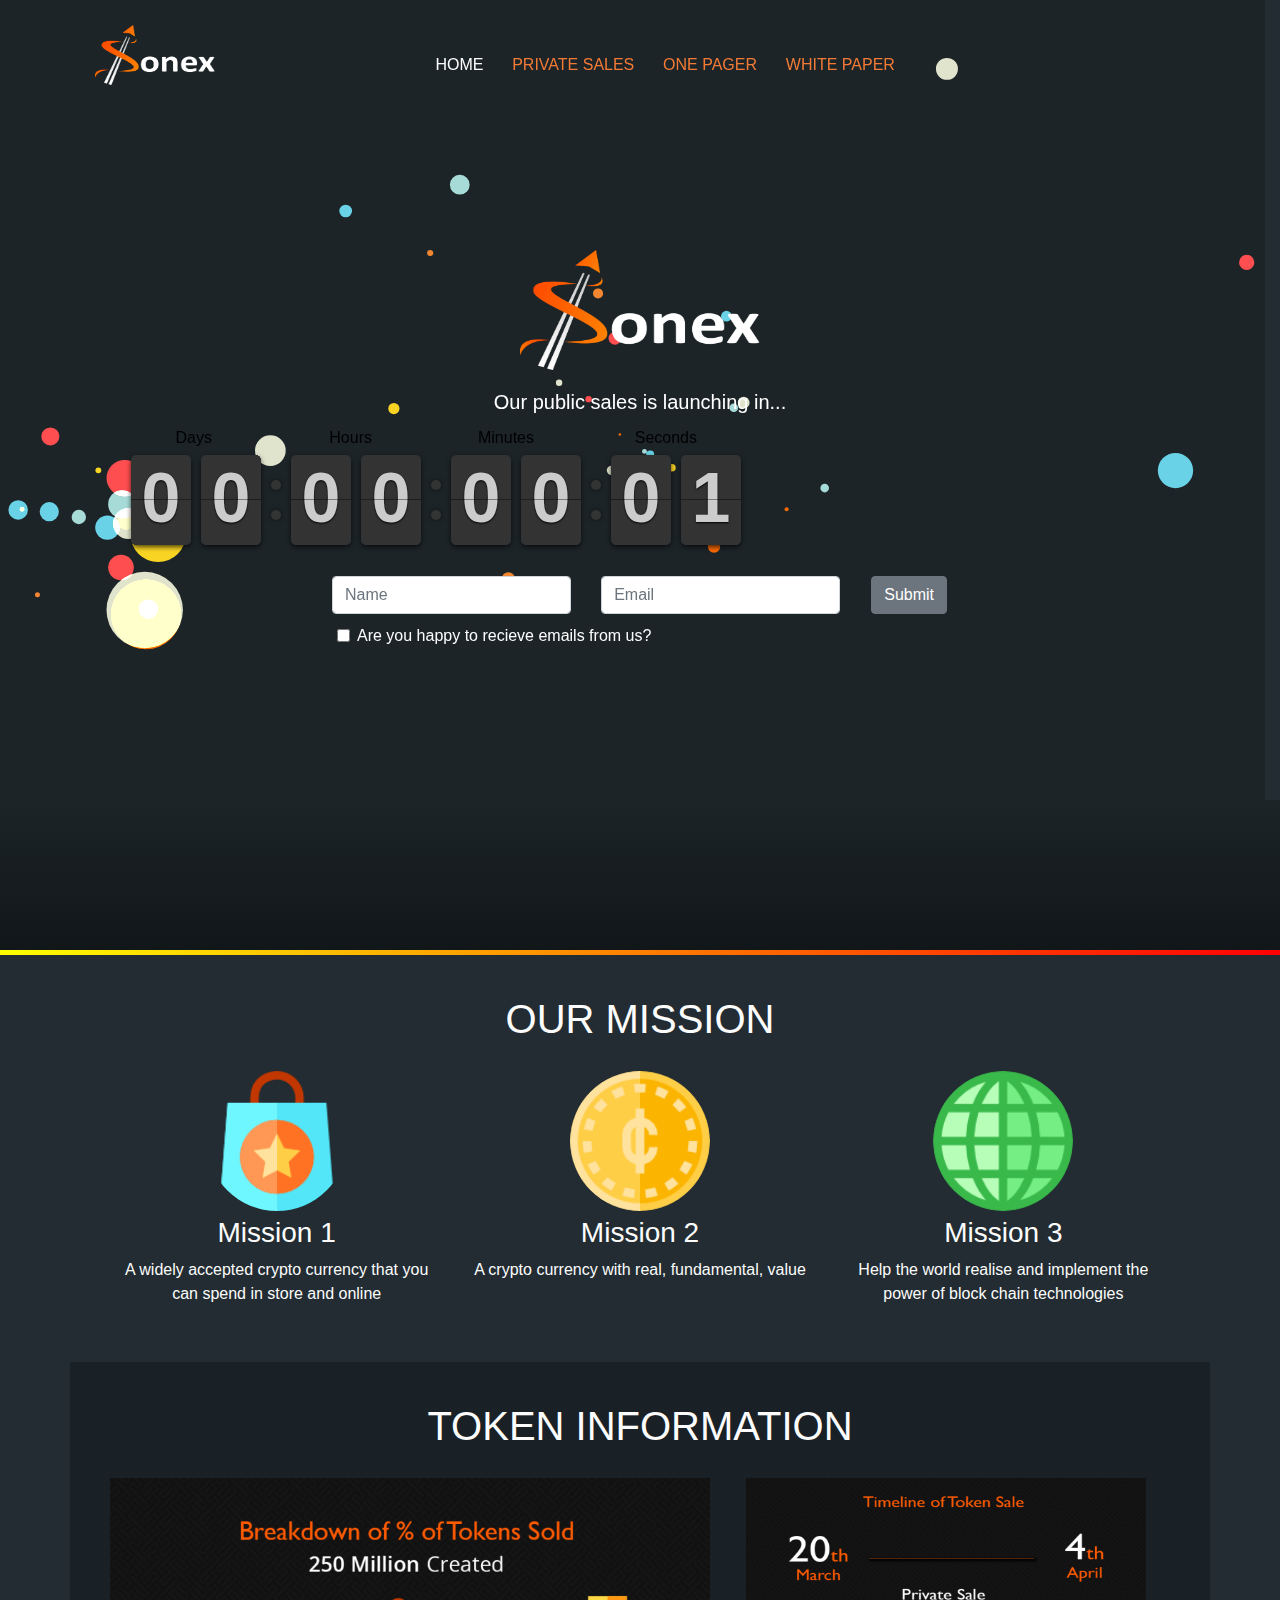
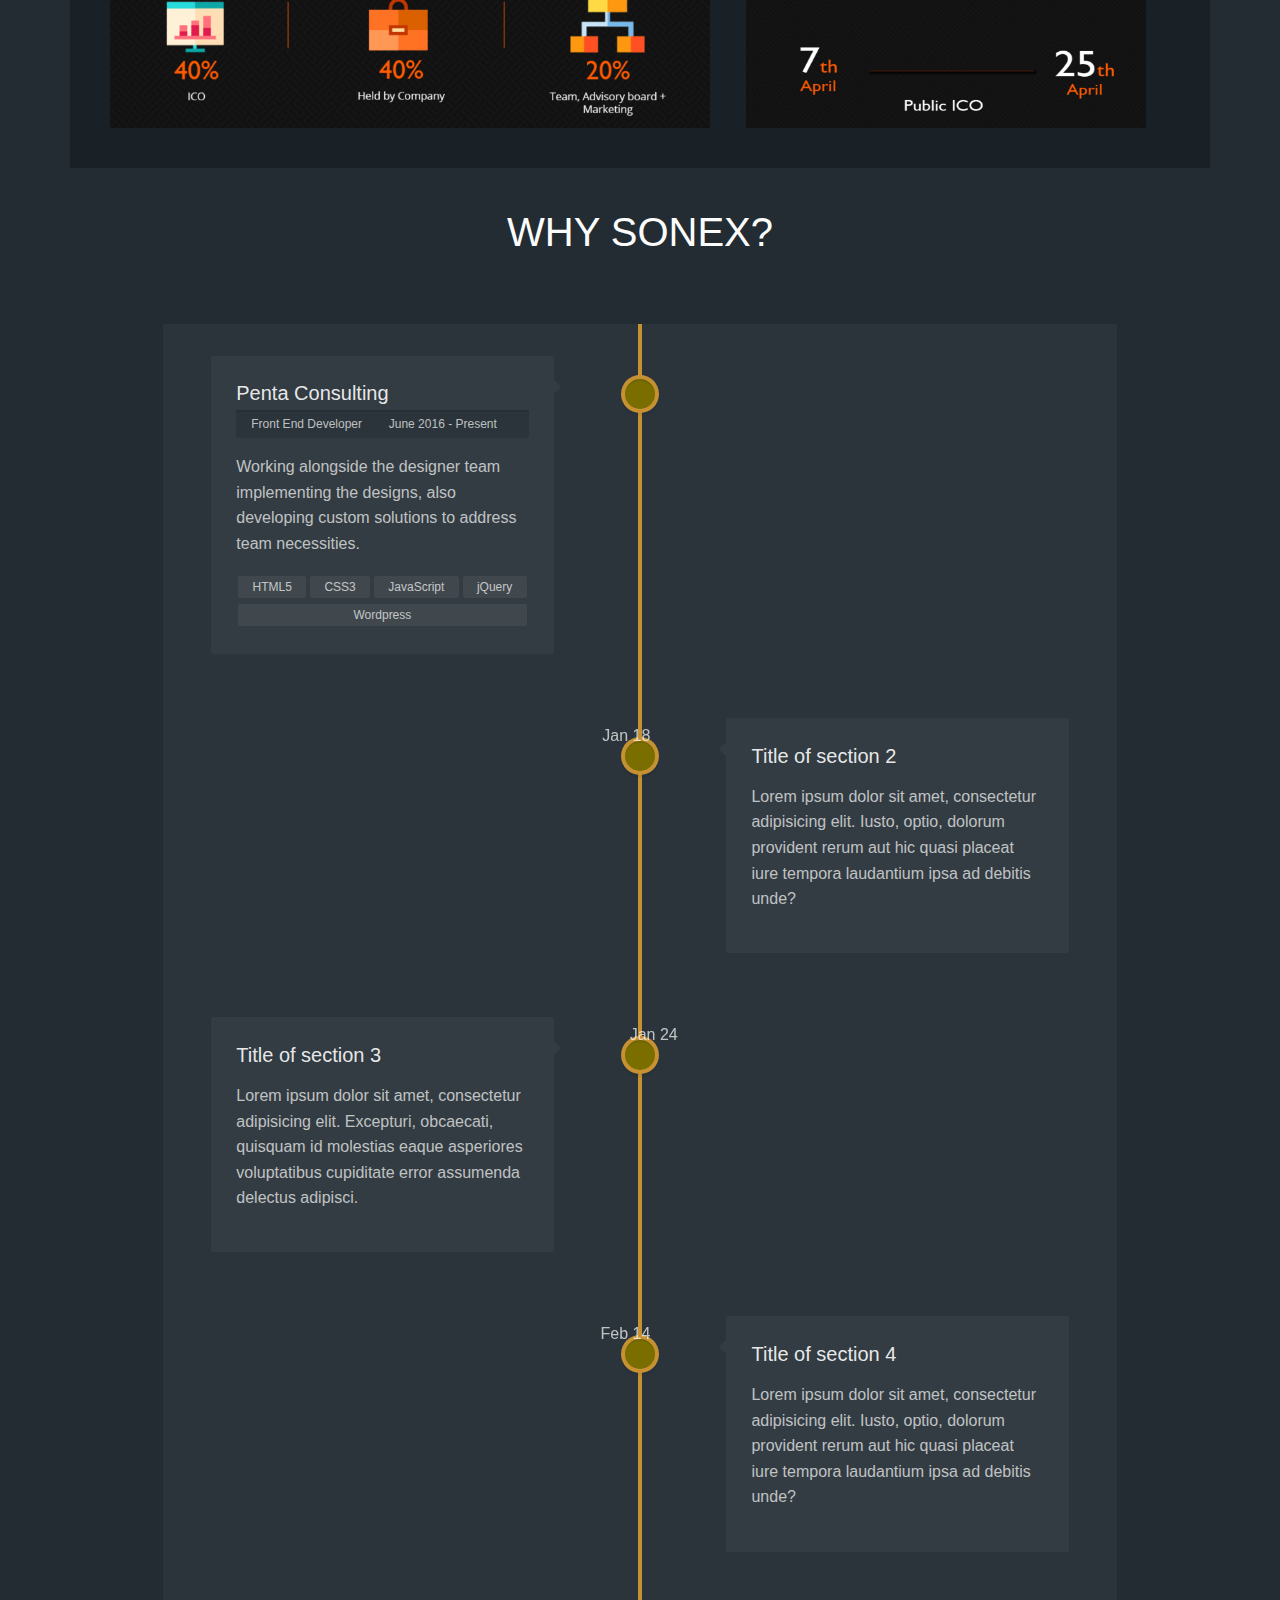
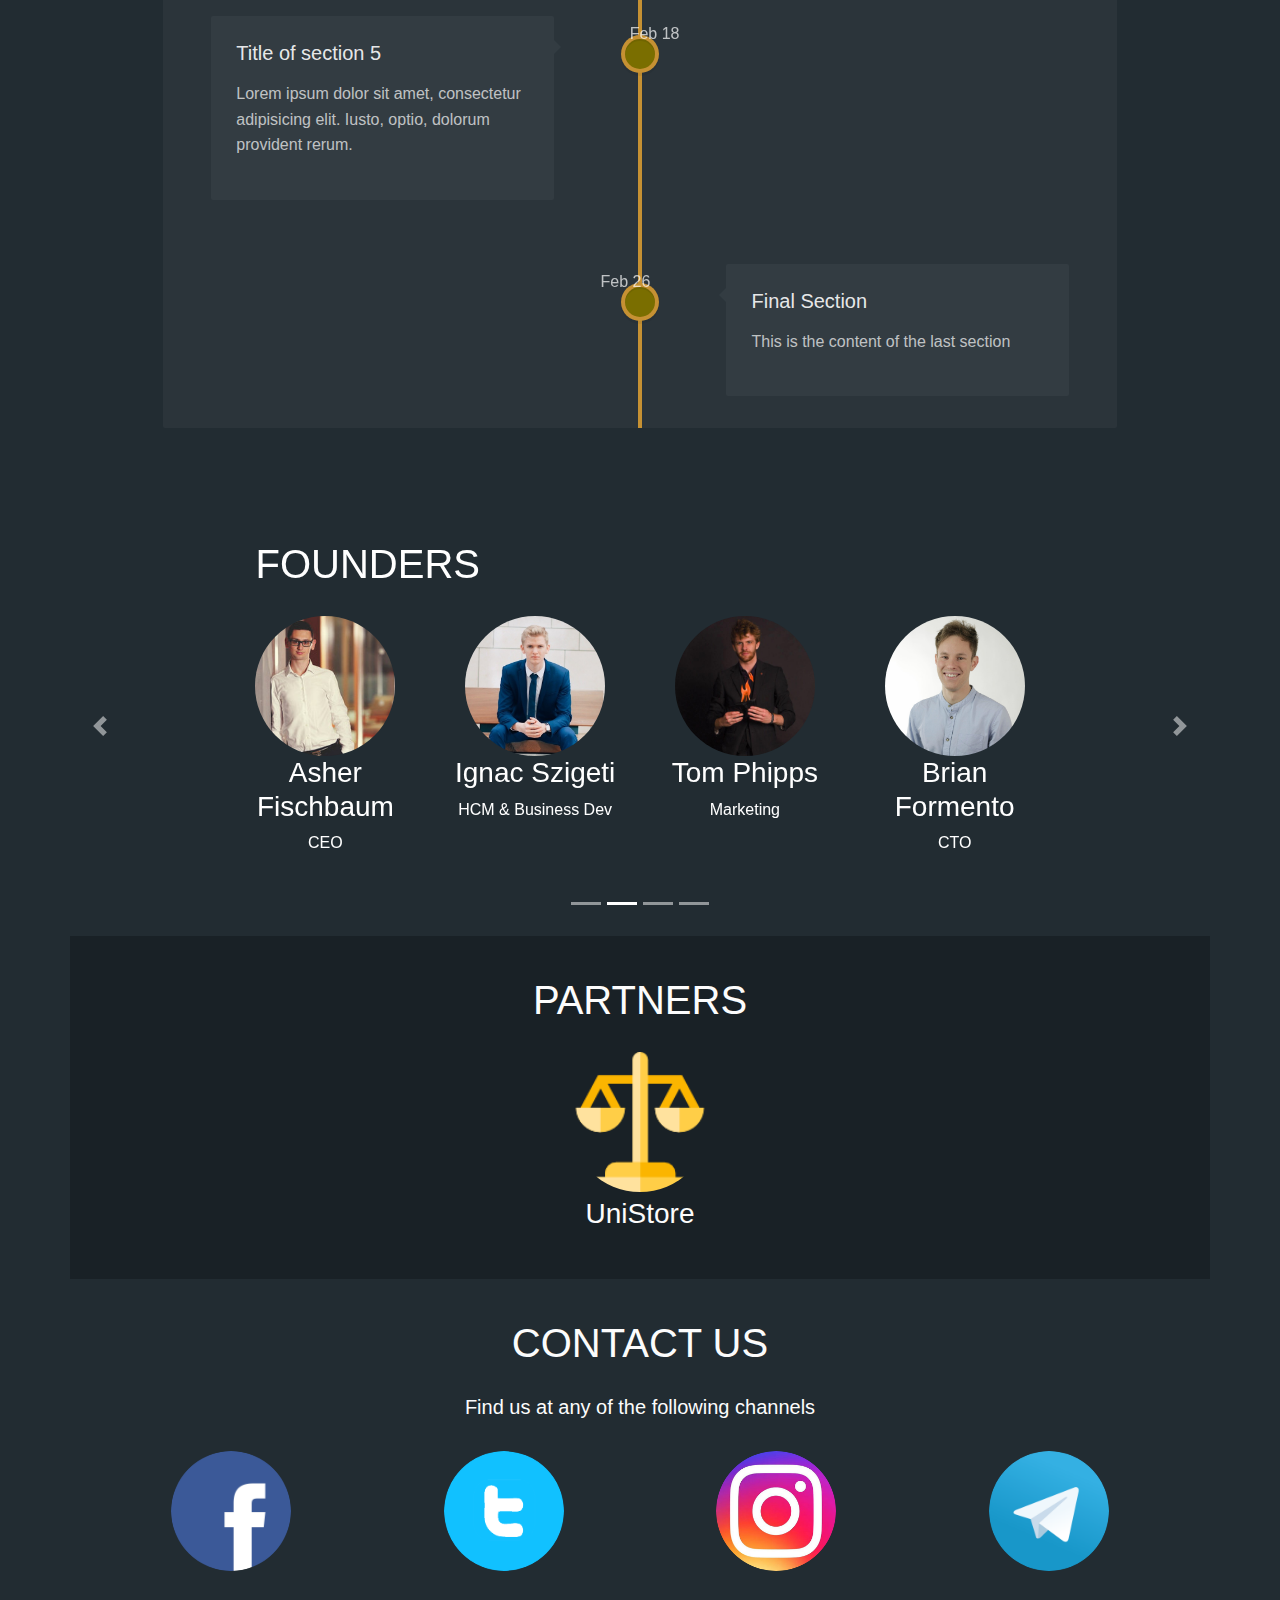
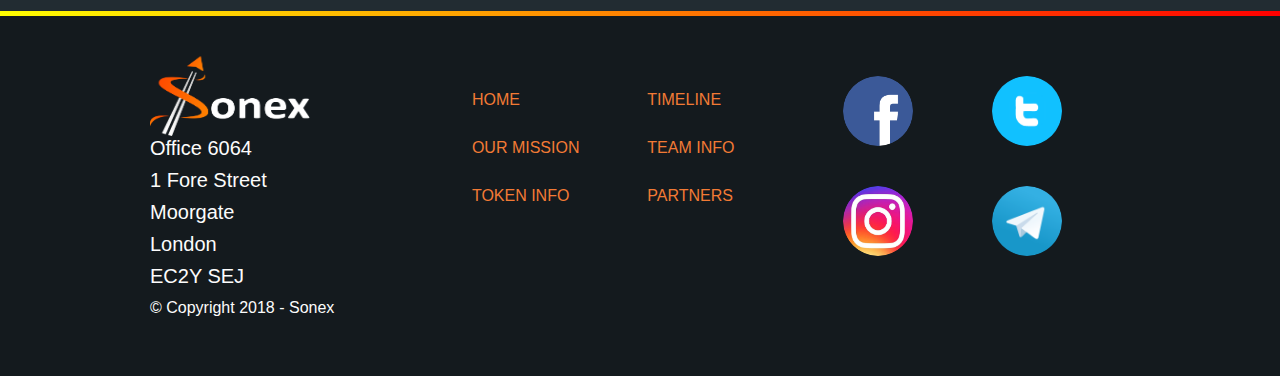
==== index.html @ 58347606 "Timer Size Changes with Device" ====
<html>
	<head>
		<meta charset="utf-8">
		<title>Sonex | </title>

		<link rel="shortcut icon" href="img/coin.png" type="image/png" />


		<!-- Bootstrap -->
		<link rel="stylesheet" href="https://maxcdn.bootstrapcdn.com/bootstrap/4.0.0/css/bootstrap.min.css" integrity="sha384-Gn5384xqQ1aoWXA+058RXPxPg6fy4IWvTNh0E263XmFcJlSAwiGgFAW/dAiS6JXm" crossorigin="anonymous">
		<script src="https://code.jquery.com/jquery-3.2.1.slim.min.js" integrity="sha384-KJ3o2DKtIkvYIK3UENzmM7KCkRr/rE9/Qpg6aAZGJwFDMVNA/GpGFF93hXpG5KkN" crossorigin="anonymous"></script>
		<script src="https://cdnjs.cloudflare.com/ajax/libs/popper.js/1.12.9/umd/popper.min.js" integrity="sha384-ApNbgh9B+Y1QKtv3Rn7W3mgPxhU9K/ScQsAP7hUibX39j7fakFPskvXusvfa0b4Q" crossorigin="anonymous"></script>
		<script src="https://maxcdn.bootstrapcdn.com/bootstrap/4.0.0/js/bootstrap.min.js" integrity="sha384-JZR6Spejh4U02d8jOt6vLEHfe/JQGiRRSQQxSfFWpi1MquVdAyjUar5+76PVCmYl" crossorigin="anonymous"></script>
		

		<script src="https://rawgithub.com/soulwire/sketch.js/master/js/sketch.min.js"></script>
		<script src="https://code.jquery.com/jquery-2.2.4.min.js" integrity="sha256-BbhdlvQf/xTY9gja0Dq3HiwQF8LaCRTXxZKRutelT44=" crossorigin="anonymous"></script>

		<link rel="stylesheet" href="css/timeline.css">
		<link rel="stylesheet" href="css/theme.css">
		<link rel="stylesheet" href="css/navigation.css">
		<link rel="stylesheet" href="css/body.css">
		<link type="text/css" rel="stylesheet" href="clock_assets/flipclock.css" />
		<script src="sketch.min.js"></script>



	</head>

	<body>

	<!-- NAV BAR -->

		<!-- <canvas class=" sketch"></canvas> -->
		<div class="showcase-content">
			<div class="container">
				<div class="row">
					<!--<a id="logo" href="https://getgrav.org">
        				<svg id="sonex-logo"></svg>
      				</a>-->
					<a class="navbar-brand" href="index.html"><img src="img/Sonex_Transparent.png" alt="Sonex Logo" height="60" width="120"></a>
      				<nav id="menu">
						<ul class="navigation">
	    			    	<li class="active"><a href="index.html"><span>Home</span></a></li>
	    			    	<li class=""><a href="index.html"><span>Private Sales</span></a></li>
	    			    	<li class=""><a href="onepager.html"><span>One Pager</span></a></li>
	    			    	<li class=""><a href="index.html"><span>White Paper</span></a></li>
						</ul>
					</nav>
				</div>

	<!-- MAIN PAGE -->

			</div>
			<div class="container">
				<main role="main" class="inner cover" id="frontpage">
					<a><img src="img/Sonex_Transparent.png" alt="Sonex Logo" height="120" width="240"></a>
			        <h1 class="lead">Our public sales is launching in...</h1>
					<div id="clock">
						<div class="clock-builder-output"></div>
						<script type="text/javascript" src="https://ajax.googleapis.com/ajax/libs/jquery/1.11.2/jquery.min.js"></script>
						<script type="text/javascript" src="clock_assets/flipclock.js"></script>

						<script>
						function myFunction(x) {
						if (x.matches) { // If media query matches
                            $(function(){
                                FlipClock.Lang.Custom = { days:'Days', hours:'Hours', minutes:'Minutes', seconds:'Seconds' };
                                var opts = {
                                    clockFace: 'DailyCounter',
                                    countdown: true,
                                    language: 'Custom'
                                };
                                opts.classes = {
                                    active: 'flip-clock-active',
                                    before: 'flip-clock-before',
                                    divider: 'flip-clock-divider',
                                    dot: 'flip-clock-dot',
                                    label: 'flip-clock-label',
                                    flip: 'flip',
                                    play: 'play',
                                    wrapper: 'flip-clock-small-wrapper'
                                };
                                var countdown = 1523059200 - ((new Date().getTime())/1000); // from: 04/07/2018 12:00 am +0000
                                countdown = Math.max(1, countdown);
                                $('.clock-builder-output').FlipClock(countdown, opts);
                            });
						} else {
                            $(function(){
                                FlipClock.Lang.Custom = { days:'Days', hours:'Hours', minutes:'Minutes', seconds:'Seconds' };
                                var opts = {
                                    clockFace: 'DailyCounter',
                                    countdown: true,
                                    language: 'Custom'
                                };
                                var countdown = 1523059200 - ((new Date().getTime())/1000); // from: 04/07/2018 12:00 am +0000
                                countdown = Math.max(1, countdown);
                                $('.clock-builder-output').FlipClock(countdown, opts);
                            });
						}
						}

						var x = window.matchMedia("(max-width: 600px)")
						myFunction(x) // Call listener function at run time
						x.addListener(myFunction) // Attach listener function on state changes
						</script>

					</div>
			        <p class="lead">
					<form id="form">
						<div class="row">
							<div class="col-5">
								<input type="text" class="form-control" placeholder="Name">
							</div>
							<div class="col-5">
								<input type="text" class="form-control" placeholder="Email">
							</div>
							<div class="col-2">
								<button type="submit" class="btn btn-secondary">Submit</button>
							</div>
						</div>
						<div class="row" id="checkbox">
							<input class="form-check-input" type="checkbox" id="inlineCheckbox1" value="option1">
							<label class="form-check-label" for="inlineCheckbox1">Are you happy to recieve emails from us?</label>
						</div>

					</form>
			        </p>
			    </main>
		      	<!-- <div class="content revealOnScroll animated fadeIn" data-animation="fadeIn" data-timeout="100">
	        	    <h1>SONEX</h1>
					<h5>Grav is a modern open source flat-file CMS</h5>
	        	</div> -->
			</div>
		</div>
			

		<script src="particle.js"></script>

		<div id="gradient-bg"></div>
		<div class="color-divider"></div>


	<!-- MISSION -->

		<div class="container" id="mission">
			<h1 class="text-center">OUR MISSION</h1>
			<div class="row">
				<div class="col-md-4" align="center">
					<img class="rounded-circle" src="img/shopping.png" alt="Generic placeholder image" width="140" height="140">
					<h3 style="padding-top: 5px">Mission 1</h3>
					<p>A widely accepted crypto currency that you can spend in store and online</p>
				</div>
				<div class="col-md-4" align="center">
					<img class="rounded-circle" src="img/coin.png" alt="Generic placeholder image" width="140" height="140">
					<h3 style="padding-top: 5px">Mission 2</h3>
					<p>A crypto currency with real, fundamental, value</p>
				</div>
				<div class="col-md-4" align="center">
					<img class="rounded-circle" src="img/worldwide.png" alt="Generic placeholder image" width="140" height="140">
					<h3 style="padding-top: 5px">Mission 3</h3>
					<p>Help the world realise and implement the power of block chain technologies</p>
				</div>
			</div>
		</div>

	<!-- TOKEN INFORMATION -->

		<div class="container" id="tokenInfo" style="background-color: #192126">
			<h1 class="text-center">TOKEN INFORMATION</h1>
			<div class="row">
				<div class="col-lg-7">
					<img src="img/token_breakdown.PNG" alt="Token Breakdown" width="600" height="250">
				</div>
				<div class="col-lg-5">
					<img src="img/sales_timeline.PNG" alt="Sales Timeline" width="400" height="250">
				</div>
			</div>
		</div>

	<!-- TIMELINE -->

		<div class="container" id="timeline">
			<h1 class="text-center">WHY SONEX?</h1>
			<section id="cd-timeline" class="cd-container">
			<div class="cd-timeline-block">
				<div class="cd-timeline-img cd-picture">
				</div>

				<div class="cd-timeline-content">
					<h2>Penta Consulting</h2>
	        <div class="timeline-content-info">
	          <span class="timeline-content-info-title">
	            <i class="fa fa-certificate" aria-hidden="true"></i>
	            Front End Developer
	          </span>
	          <span class="timeline-content-info-date">
	            <i class="fa fa-calendar-o" aria-hidden="true"></i>
	            June 2016 - Present
	          </span>
	        </div>
					<p>Working alongside the designer team implementing the designs, also developing custom solutions to address team necessities.</p>
	        <ul class="content-skills">
	        <li>HTML5</li>
	        <li>CSS3</li>
	        <li>JavaScript</li>
	        <li>jQuery</li>
	        <li>Wordpress</li>
	        </ul>
				</div> <!-- cd-timeline-content -->
			</div> <!-- cd-timeline-block -->

			<div class="cd-timeline-block">
				<div class="cd-timeline-img cd-movie">
				</div> <!-- cd-timeline-img -->

				<div class="cd-timeline-content">
					<h2>Title of section 2</h2>
					<p>Lorem ipsum dolor sit amet, consectetur adipisicing elit. Iusto, optio, dolorum provident rerum aut hic quasi placeat iure tempora laudantium ipsa ad debitis unde?</p>
					<span class="cd-date">Jan 18</span>
				</div> <!-- cd-timeline-content -->
			</div> <!-- cd-timeline-block -->

			<div class="cd-timeline-block">
				<div class="cd-timeline-img cd-picture">
				</div> <!-- cd-timeline-img -->

				<div class="cd-timeline-content">
					<h2>Title of section 3</h2>
					<p>Lorem ipsum dolor sit amet, consectetur adipisicing elit. Excepturi, obcaecati, quisquam id molestias eaque asperiores voluptatibus cupiditate error assumenda delectus adipisci.</p>
					<span class="cd-date">Jan 24</span>
				</div> <!-- cd-timeline-content -->
			</div> <!-- cd-timeline-block -->

			<div class="cd-timeline-block">
				<div class="cd-timeline-img cd-location">
				</div> <!-- cd-timeline-img -->

				<div class="cd-timeline-content">
					<h2>Title of section 4</h2>
					<p>Lorem ipsum dolor sit amet, consectetur adipisicing elit. Iusto, optio, dolorum provident rerum aut hic quasi placeat iure tempora laudantium ipsa ad debitis unde?</p>
					<span class="cd-date">Feb 14</span>
				</div> <!-- cd-timeline-content -->
			</div> <!-- cd-timeline-block -->

			<div class="cd-timeline-block">
				<div class="cd-timeline-img cd-location">
				</div> 

				<div class="cd-timeline-content">
					<h2>Title of section 5</h2>
					<p>Lorem ipsum dolor sit amet, consectetur adipisicing elit. Iusto, optio, dolorum provident rerum.</p>
					<span class="cd-date">Feb 18</span>
				</div> <!-- cd-timeline-content -->
			</div> <!-- cd-timeline-block -->

			<div class="cd-timeline-block">
				<div class="cd-timeline-img cd-movie">
				</div> <!-- cd-timeline-img -->

				<div class="cd-timeline-content">
					<h2>Final Section</h2>
					<p>This is the content of the last section</p>
					<span class="cd-date">Feb 26</span>
				</div> <!-- cd-timeline-content -->
			</div> <!-- cd-timeline-block -->
		</section> <!-- cd-timeline -->
	</div>






	<!-- TEAM INFO -->

	<div class="containerSlideShow" id="teamInfo">

		<div id="myCarousel" class="carousel slide" data-ride="carousel">
			<ol class="carousel-indicators">
				<li data-target="#myCarousel" data-slide-to="0" class=""></li>
				<li data-target="#myCarousel" data-slide-to="1" class="active"></li>
				<li data-target="#myCarousel" data-slide-to="2" class=""></li>
				<li data-target="#myCarousel" data-slide-to="3" class=""></li>
			</ol>
			<div class="carousel-inner">
				<div class="carousel-item active">
					<img class="first-slide" src="[data-uri]" alt="First slide" style="height: 350px; visibility: hidden">
					<div class="container">
						<div class="carousel-caption text-left" style="padding: 40px">
							<h1>FOUNDERS</h1>
							<div class="row">
								<div class="col-md-3" align="center">
									<img class="rounded-circle" src="img/asher.jpg" alt="Generic placeholder image" width="140" height="140">
									<h3>Asher Fischbaum</h3>
									<p>CEO</p>
								</div>
								<div class="col-md-3" align="center">
									<img class="rounded-circle" src="img/ignac.jpg" alt="Generic placeholder image" width="140" height="140">
									<h3>Ignac Szigeti</h3>
									<p>HCM & Business Dev</p>
								</div>
								<div class="col-md-3" align="center">
									<img class="rounded-circle" src="img/tom.jpg" alt="Generic placeholder image" width="140" height="140">
									<h3>Tom Phipps</h3>
									<p>Marketing</p>
								</div>
								<div class="col-md-3" align="center">
									<img class="rounded-circle" src="img/brian.jpg" alt="Generic placeholder image" width="140" height="140">
									<h3>Brian Formento</h3>
									<p>CTO</p>
								</div>
							</div>
							<div class="product-device box-shadow d-none d-md-block"></div>
							<div class="product-device product-device-2 box-shadow d-none d-md-block"></div>
						</div>
					</div>
				</div>
				<div class="carousel-item">
					<img class="second-slide" src="[data-uri]" alt="Second slide" style="height: 350px; visibility: hidden">
					<div class="container">
						<div class="carousel-caption text-left" style="padding: 40px">
							<h1>FOUNDERS</h1>
							<div class="row">
								<div class="col-md-4" align="center">
									<img class="rounded-circle" src="img/jon.jpg" alt="Generic placeholder image" width="140" height="140">
									<h3>John-Ross Chambers</h3>
									<p>Investor Relations</p>
								</div>
								<div class="col-md-4" align="center">
									<img class="rounded-circle" src="img/pawel.jpg" alt="Generic placeholder image" width="140" height="140">
									<h3>Pawel Kostkowski</h3>
									<p>Developer</p>
								</div>
								<div class="col-md-4" align="center">
									<img class="rounded-circle" src="img/ivan.jpg" alt="Generic placeholder image" width="140" height="140">
									<h3>Ivan Chan</h3>
									<p>Developer</p>
								</div>
							</div>
							<div class="product-device box-shadow d-none d-md-block"></div>
							<div class="product-device product-device-2 box-shadow d-none d-md-block"></div>
						</div>
					</div>
				</div>
				<div class="carousel-item">
					<img class="third-slide" src="[data-uri]" alt="Third slide" style="height: 350px; visibility: hidden">
					<div class="container">
						<div class="carousel-caption text-left" style="padding: 60px">
							<h1>ADVISERS</h1>
							<div class="row">
								<div class="col-md-4" align="center">
									<img class="rounded-circle" src="img/asher.jpg" alt="Generic placeholder image" width="140" height="140">
									<h3>Alexander Fischbaum</h3>
								</div>
								<div class="col-md-4" align="center">
									<img class="rounded-circle" src="img/ignac.jpg" alt="Generic placeholder image" width="140" height="140">
									<h3>Alexandry Augustine</h3>
								</div>
								<div class="col-md-4" align="center">
									<img class="rounded-circle" src="img/tom.jpg" alt="Generic placeholder image" width="140" height="140">
									<h3>Michael</h3>
								</div>
							</div>
							<div class="product-device box-shadow d-none d-md-block"></div>
							<div class="product-device product-device-2 box-shadow d-none d-md-block"></div>
						</div>
					</div>
				</div>
				<div class="carousel-item">
					<img class="fourth-slide" src="[data-uri]" alt="Fourth slide" style="height: 350px; visibility: hidden">
					<div class="container">
						<div class="carousel-caption text-left" style="padding: 40px">
							<h1>TEAM MEMBERS</h1>
							<div class="row">
								<div class="col-md-2" align="center">
									<img class="rounded-circle" src="img/asher.jpg" alt="Generic placeholder image" width="140" height="140">
									<h3>Yacob Sidatan</h3>
									<p>Marketing</p>
								</div>
								<div class="col-md-2" align="center">
									<img class="rounded-circle" src="img/tom.jpg" alt="Generic placeholder image" width="140" height="140">
									<h3>Josh Adeniyi</h3>
									<p>Graphic Designer</p>
								</div>
								<div class="col-md-2" align="center">
									<img class="rounded-circle" src="img/pawel.jpg" alt="Generic placeholder image" width="140" height="140">
									<h3>Arun Aggarwal</h3>
									<p>Marketing</p>
								</div>
								<div class="col-md-2" align="center">
									<img class="rounded-circle" src="img/jon.jpg" alt="Generic placeholder image" width="140" height="140">
									<h3>Hiren Patel</h3>
									<p>Research Analyst</p>
								</div>
								<div class="col-md-2" align="center">
									<img class="rounded-circle" src="img/ignac.jpg" alt="Generic placeholder image" width="140" height="140">
									<h3>Alexandra Sborschikova</h3>
									<p>Investor Relations</p>
								</div>
								<div class="col-md-2" align="center">
									<img class="rounded-circle" src="img/amy.jpg" alt="Generic placeholder image" width="140" height="140">
									<h3>Amy Fearn</h3>
									<p>Website</p>
								</div>
							</div>
							<div class="product-device box-shadow d-none d-md-block"></div>
							<div class="product-device product-device-2 box-shadow d-none d-md-block"></div>
						</div>
					</div>
				</div>
			</div>
			<a class="carousel-control-prev" href="#myCarousel" role="button" data-slide="prev">
				<span class="carousel-control-prev-icon" aria-hidden="true"></span>
				<span class="sr-only">Previous</span>
			</a>
			<a class="carousel-control-next" href="#myCarousel" role="button" data-slide="next">
				<span class="carousel-control-next-icon" aria-hidden="true"></span>
				<span class="sr-only">Next</span>
			</a>
		</div>
	</div>
	<!-- PARTNERS -->

	<div class="container" id="partners" style="background-color: #192126">
		<h1 class="text-center">PARTNERS</h1>
		<div class="row">
			<div class="col-md-12" align="center">
				<img class="rounded-circle" src="img/balance.png" alt="Generic placeholder image" width="140" height="140">
				<h3 style="padding-top: 5px">UniStore</h3>
			</div>
		</div>
	</div>

	<!-- CONTACT US -->

    <div class="container" id="contact">
		<h1 class="text-center">CONTACT US</h1>
		<h5 align="center">Find us at any of the following channels</h5>
		<br>
    	<div class="row">
          <div class="col-md-3" align="center">
			  <a href="https://www.facebook.com/Sonex.io/">
              <img class="rounded-circle" src="img/facebook.png" alt="Facebook logo" width="120" height="120"></a>
          </div>
          <div class="col-md-3" align="center">
			  <a href="https://t.me/sonexcoin/">
              <img class="rounded-circle" src="img/twitter.png" alt="Twitter logo" width="120" height="120"></a>
          </div>
          <div class="col-md-3" align="center">
			  <a href="https://t.me/sonexcoin/">
              <img class="rounded-circle" src="img/instagram.png" alt="Instagram" width="120" height="120"></a>
          </div>
		  <div class="col-md-3" align="center">
			  <a href="https://t.me/sonexcoin/">
			  <img class="rounded-circle" src="img/telegram.png" alt="Telegram" width="120" height="120"></a>
		  </div>
        </div>
    </div>

	</body>

	<footer>
		<div class="color-divider"></div>
		<div class="containerStyle">
			<div class="row">
				<div class="col-md-3">
					<a><img src="img/Sonex_Transparent.png" alt="Sonex Logo" height="80" width="160"></a>
					<h5>Office 6064</h5>
					<h5>1 Fore Street</h5>
					<h5>Moorgate</h5>
					<h5>London</h5>
					<h5>EC2Y SEJ</h5>
				</div>
				<div class="col-md-5">
					<ul class="navigation" style="display: inline-flex">
						<div class="col-md-6">
							<li class=""><a href="index.html"><span>Home</span></a></li>
							<li class=""><a href="#mission"><span>Our Mission</span></a></li>
							<li class=""><a href="#tokenInfo"><span>Token Info</span></a></li>
						</div>
						<div class="col-md-6">
							<li class=""><a href="#timeline"><span>Timeline</span></a></li>
							<li class=""><a href="#teamInfo"><span>Team Info</span></a></li>
							<li class=""><a href="#partners"><span>Partners</span></a></li>
						</div>
					</ul>
				</div>
				<div class="col-md-4">
					<div class="row" style="padding: 20px">
						<div class="col-md-6">
							<a href="https://www.facebook.com/Sonex.io/">
								<img class="rounded-circle" src="img/facebook.png" alt="Facebook Logo" width="70" height="70"></a>
						</div>
						<div class="col-md-6">
							<a href="https://www.facebook.com/Sonex.io/">
								<img class="rounded-circle" src="img/twitter.png" alt="Twitter Logo" width="70" height="70"></a>
						</div>
					</div>
					<div class="row" style="padding: 20px">
						<div class="col-md-6">
							<a href="https://www.facebook.com/Sonex.io/">
								<img class="rounded-circle" src="img/instagram.png" alt="Instagram Logo" width="70" height="70"></a>
						</div>
						<div class="col-md-6">
							<a href="https://t.me/sonexcoin/">
								<img class="rounded-circle" src="img/telegram.png" alt="Telegram Logo" width="70" height="70"></a>
						</div>
					</div>
				</div>
			</div>
			<p class="col-md-offset-1">&copy; Copyright 2018 - Sonex</p>
		</div>
	</footer>



</html>
---- css/timeline.css ----
.cd-container {
  width: 90%;
  max-width: 1080px;
  margin: 0 auto;
  background: #2B343A;
  padding: 0 10%;
  border-radius: 2px;
}
.cd-container::after {
  content: '';
  display: table;
  clear: both;
}

/* -------------------------------- 

Main components 

-------------------------------- */


#cd-timeline {
  position: relative;
  padding: 2em 0;
  margin-top: 2em;
  margin-bottom: 2em;
}
#cd-timeline::before {
  content: '';
  position: absolute;
  top: 0;
  left: 25px;
  height: 100%;
  width: 4px;
  background: #c69133;
}
@media only screen and (min-width: 1170px) {
  #cd-timeline {
    margin-top: 3em;
    margin-bottom: 3em;
  }
  #cd-timeline::before {
    left: 50%;
    margin-left: -2px;
  }
}

.cd-timeline-block {
  position: relative;
  margin: 2em 0;
}
.cd-timeline-block:after {
  content: "";
  display: table;
  clear: both;
}
.cd-timeline-block:first-child {
  margin-top: 0;
}
.cd-timeline-block:last-child {
  margin-bottom: 0;
}
@media only screen and (min-width: 1170px) {
  .cd-timeline-block {
    margin: 4em 0;
  }
  .cd-timeline-block:first-child {
    margin-top: 0;
  }
  .cd-timeline-block:last-child {
    margin-bottom: 0;
  }
}

.cd-timeline-img {
  position: absolute;
  top: 8px;
  left: 12px;
  width: 30px;
  height: 30px;
  border-radius: 50%;
  box-shadow: 0 0 0 4px #c69133, inset 0 2px 0 rgba(0, 0, 0, 0.08), 0 3px 0 4px rgba(0, 0, 0, 0.05);
}
.cd-timeline-img {
  background: #7a6e00;
}
@media only screen and (min-width: 1170px) {
  .cd-timeline-img {
    width: 30px;
    height: 30px;
    left: 50%;
    margin-left: -15px;
    margin-top: 15px;
    /* Force Hardware Acceleration in WebKit */
    -webkit-transform: translateZ(0);
    -webkit-backface-visibility: hidden;
  }
}

.cd-timeline-content {
  position: relative;
  margin-left: 60px;
  margin-right: 30px;
  background: #333C42;
  border-radius: 2px;
  padding: 1em;
  .timeline-content-info {
    background: #2B343A;
    padding: 5px 10px;
    color: rgba(255,255,255,0.7);
    font-size: 12px;
    box-shadow:  inset 0 2px 0 rgba(0, 0, 0, 0.08);
    border-radius: 2px;
    i {
      margin-right: 5px;
    }
    .timeline-content-info-title, .timeline-content-info-date {  
      width: calc(50% - 2px);
      display: inline-block;
    }
    @media (max-width: 500px) {
      .timeline-content-info-title, .timeline-content-info-date {  
        display: block;
        width:100%;
      } 
    }
  }
  .content-skills {
    font-size: 12px;
    padding:0;
    margin-bottom: 0;
    display:flex;
    flex-wrap: wrap;
    justify-content: center;
    li {
      background: #40484D;
      border-radius: 2px;
      display: inline-block;
      padding: 2px 10px;
      color: rgba(255,255,255,0.7);
      margin: 3px 2px;
      text-align: center;
      flex-grow: 1;
    }
  }
}
.cd-timeline-content:after {
  content: "";
  display: table;
  clear: both;
}
.cd-timeline-content h2 {
  color: rgba(255,255,255,.9);
  margin-top:0;
  margin-bottom: 5px;
}
.cd-timeline-content p, .cd-timeline-content .cd-date {
  color: rgba(255,255,255,.7);
  font-size: 13px;
  font-size: 0.8125rem;
}
.cd-timeline-content .cd-date {
  display: inline-block;
}
.cd-timeline-content p {
  margin: 1em 0;
  line-height: 1.6;
}

.cd-timeline-content::before {
  content: '';
  position: absolute;
  top: 16px;
  right: 100%;
  height: 0;
  width: 0;
  border: 7px solid transparent;
  border-right: 7px solid #333C42;
}

@media only screen and (min-width: 768px) {
  .cd-timeline-content h2 {
    font-size: 20px;
    font-size: 1.25rem;
  }
  .cd-timeline-content p {
    font-size: 16px;
    font-size: 1rem;
  }
  .cd-timeline-content .cd-read-more, .cd-timeline-content .cd-date {
    font-size: 14px;
    font-size: 0.875rem;
  }
}
@media only screen and (min-width: 1170px) {
  .cd-timeline-content {
    color: white;
    margin-left: 0;
    padding: 1.6em;
    width: 36%;
    margin: 0 5%
  }
  .cd-timeline-content::before {
    top: 24px;
    left: 100%;
    border-color: transparent;
    border-left-color: #333C42;
  }
  .cd-timeline-content .cd-date {
    position: absolute;
    width: 100%;
    left: 122%;
    top: 6px;
    font-size: 16px;
    font-size: 1rem;
  }
  .cd-timeline-block:nth-child(even) .cd-timeline-content {
    float: right;
  }
  .cd-timeline-block:nth-child(even) .cd-timeline-content::before {
    top: 24px;
    left: auto;
    right: 100%;
    border-color: transparent;
    border-right-color: #333C42;
  }
  .cd-timeline-block:nth-child(even) .cd-timeline-content .cd-read-more {
    float: right;
  }
  .cd-timeline-block:nth-child(even) .cd-timeline-content .cd-date {
    left: auto;
    right: 122%;
    text-align: right;
  }
}
---- css/theme.css ----
html, body {
    background-color: #222C32;
    height: 100%;
    font-family: "Novacento Sans Wide","HelveticaNeue","Helvetica Neue",Helvetica,Arial,sans-serif;
    box-sizing: border-box;

    color: #FCFCFC;
}

#gradient-bg {
	height: 150px;
	width: 100%;
	background: linear-gradient(#1c2428, #111619);
}

.color-divider {
	height: 5px;
    background-color: #0ec1f6;
    background-image: -webkit-linear-gradient(-360deg,#ffff00,#ff0000);
    background-image: linear-gradient(90deg,#ffff00,#ff0000);
}

.sketch {
  background: #1c2428;
  display: block; 
  z-index: 0;
}

.showcase-content{
	width: 100%;
	text-align: center;
	position: absolute;
	z-index: 1;
}

.showcase-content h1 {
	color: #fff;
}
---- css/navigation.css ----
#menu{
    margin: auto;
    width: 60%;
}

ul.navigation {
	font-weight: 400;
	text-transform: uppercase;
	font-size: 1rem;
	list-style-type: none;
    padding-top: 20px;
}

ul.navigation li {
	float: left;
    position: relative;
}

ul.navigation li.active a,
ul.navigation li a.active {
    color: #fcfcfc;
}

ul.navigation li a:hover {
    color: #FFF0BA!important
}

ul.navigation a {
    padding: 0 .9rem;
    display: inline-block;
    line-height: 3rem;
    height: 3rem;
    color: #F27A35;
    text-shadow: none;
    -webkit-transition: color 0.3s;
    -moz-transition: color 0.3s;
    transition: color 0.3s;
    text-decoration: none;
}

#frontpage{
    padding-top: 100px;
}

#clock{
    margin: auto;
    width: 70%;
    padding: 10px;
    display: contents;
}

#form{
    margin: auto;
    width: 60%;
    padding: 10px;
}

#checkbox{
    padding-top: 10px;
    padding-left: 40px;
}
---- css/body.css ----
.container{
    padding-top: 20px;
    padding-right: 40px;
    padding-left: 40px;
    padding-bottom: 40px;
}

.container h1{
    padding: 20px;
}


.containerStyle{
    padding-top: 40px;
    padding-right: 150px;
    padding-left: 150px;
    padding-bottom: 40px;
    background-color: #141a1e;
}

.containerSlideShow{
    padding: 5px;
}

#carousel {
    position: relative;
    overflow: auto;
    background-color: transparent;
    border-radius: 25px;
    margin-top:50px;
    padding: 50px;
    height:auto;
    max-width: 1350px;
    width:auto;

}

.carousel{
    margin: auto;
    text-align: center;
}

#slide{
    height:650px;
    width:350px;
}
---- clock_assets/flipclock.css ----
/* Get the bourbon mixin from http://bourbon.io */
/* Reset */
.flip-clock-wrapper * {
    -webkit-box-sizing: border-box;
    -moz-box-sizing: border-box;
    -ms-box-sizing: border-box;
    -o-box-sizing: border-box;
    box-sizing: border-box;
    -webkit-backface-visibility: hidden;
    -moz-backface-visibility: hidden;
    -ms-backface-visibility: hidden;
    -o-backface-visibility: hidden;
    backface-visibility: hidden;
}

.flip-clock-wrapper a {
  cursor: pointer;
  text-decoration: none !important;
  border-bottom: none !important;
  color: #ccc; }

.flip-clock-wrapper a:hover {
  color: #fff; }

.flip-clock-wrapper ul {
  list-style: none; }

.flip-clock-wrapper.clearfix:before,
.flip-clock-wrapper.clearfix:after {
  content: " ";
  display: table; }

.flip-clock-wrapper.clearfix:after {
  clear: both; }

.flip-clock-wrapper.clearfix {
  *zoom: 1; }

/* Main */
.flip-clock-wrapper {
  font-weight: normal;
  font-variant: normal;
  font-style: normal;
  font-size: 16px;
  font-family: "Helvetica Neue", Helvetica, sans-serif;
  -webkit-user-select: none; }

.flip-clock-wrapper .flip-clock-meridium {
  background: none !important;
  box-shadow: 0 0 0 !important;
  font-size: 36px !important; }

.flip-clock-wrapper .flip-clock-meridium a { color: #313333; }

.flip-clock-wrapper {
  text-align: center;
  position: relative;
  width: 100%;
  margin: 1em;
}

.flip-clock-wrapper:before,
.flip-clock-wrapper:after {
    content: " "; /* 1 */
    display: table; /* 2 */
}
.flip-clock-wrapper:after {
    clear: both;
}

/* Skeleton */
.flip-clock-wrapper ul {
  position: relative;
  float: left;
  margin: 5px;
  width: 60px;
  height: 90px;
  font-size: 80px;
  font-weight: bold;
  line-height: 87px;
  border-radius: 6px;
  background: #000;
}

.flip-clock-wrapper ul li {
  z-index: 1;
  position: absolute;
  left: 0;
  top: 0;
  width: 100%;
  height: 100%;
  text-decoration: none !important;
  margin-left: 0;
}

.flip-clock-wrapper ul li:first-child {
  z-index: 2; }

.flip-clock-wrapper ul li a {
  display: block;
  height: 100%;
  -webkit-perspective: 200px;
  -moz-perspective: 200px;
  perspective: 200px;
  margin: 0 !important;
  overflow: visible !important;
  cursor: default !important; }

.flip-clock-wrapper ul li a div {
  z-index: 1;
  position: absolute;
  left: 0;
  width: 100%;
  height: 50%;
  font-size: 80px;
  overflow: hidden; }

.flip-clock-wrapper ul li a div .shadow {
  position: absolute;
  width: 100%;
  height: 100%;
  z-index: 2; }

.flip-clock-wrapper ul li a div.up {
  -webkit-transform-origin: 50% 100%;
  -moz-transform-origin: 50% 100%;
  -ms-transform-origin: 50% 100%;
  -o-transform-origin: 50% 100%;
  transform-origin: 50% 100%;
  top: 0; }

.flip-clock-wrapper ul li a div.up:after {
  content: "";
  position: absolute;
  top: 44px;
  left: 0;
  z-index: 5;
  width: 100%;
  height: 3px;
  background-color: #000;
  background-color: rgba(0, 0, 0, 0.4); }

.flip-clock-wrapper ul li a div.down {
  -webkit-transform-origin: 50% 0;
  -moz-transform-origin: 50% 0;
  -ms-transform-origin: 50% 0;
  -o-transform-origin: 50% 0;
  transform-origin: 50% 0;
  bottom: 0; }

.flip-clock-wrapper ul li a div div.inn {
  position: absolute;
  left: 0;
  z-index: 1;
  width: 100%;
  height: 200%;
  color: #ccc;
  text-shadow: 0 1px 2px #000;
  text-align: center;
  background-color: #333;
  border-radius: 6px;
  font-size: 70px; }

.flip-clock-wrapper ul li a div.up div.inn {
  top: 0; }

.flip-clock-wrapper ul li a div.down div.inn {
  bottom: 0; }

/* PLAY */
.flip-clock-wrapper ul.play li.flip-clock-before {
  z-index: 3; }

.flip-clock-wrapper .flip {   box-shadow: 0 2px 5px rgba(0, 0, 0, 0.7); }

.flip-clock-wrapper ul.play li.flip-clock-active {
  -webkit-animation: asd 0.5s 0.5s linear both;
  -moz-animation: asd 0.5s 0.5s linear both;
  animation: asd 0.5s 0.5s linear both;
  z-index: 5; }

.flip-clock-divider {
  float: left;
  display: inline-block;
  position: relative;
  width: 20px;
  height: 100px; }

.flip-clock-divider:first-child {
  width: 0; }

.flip-clock-dot {
  display: block;
  background: #323434;
  width: 10px;
  height: 10px;
  position: absolute;
  border-radius: 50%;
  box-shadow: 0 0 5px rgba(0, 0, 0, 0.5);
  left: 5px; }

.flip-clock-divider .flip-clock-label {
  position: absolute;
  top: -1.5em;
  right: -86px;
  color: black;
  text-shadow: none; }

.flip-clock-divider.minutes .flip-clock-label {
  right: -88px; }

.flip-clock-divider.seconds .flip-clock-label {
  right: -91px; }

.flip-clock-dot.top {
  top: 30px; }

.flip-clock-dot.bottom {
  bottom: 30px; }

@-webkit-keyframes asd {
  0% {
    z-index: 2; }

  20% {
    z-index: 4; }

  100% {
    z-index: 4; } }

@-moz-keyframes asd {
  0% {
    z-index: 2; }

  20% {
    z-index: 4; }

  100% {
    z-index: 4; } }

@-o-keyframes asd {
  0% {
    z-index: 2; }

  20% {
    z-index: 4; }

  100% {
    z-index: 4; } }

@keyframes asd {
  0% {
    z-index: 2; }

  20% {
    z-index: 4; }

  100% {
    z-index: 4; } }

.flip-clock-wrapper ul.play li.flip-clock-active .down {
  z-index: 2;
  -webkit-animation: turn 0.5s 0.5s linear both;
  -moz-animation: turn 0.5s 0.5s linear both;
  animation: turn 0.5s 0.5s linear both; }

@-webkit-keyframes turn {
  0% {
    -webkit-transform: rotateX(90deg); }

  100% {
    -webkit-transform: rotateX(0deg); } }

@-moz-keyframes turn {
  0% {
    -moz-transform: rotateX(90deg); }

  100% {
    -moz-transform: rotateX(0deg); } }

@-o-keyframes turn {
  0% {
    -o-transform: rotateX(90deg); }

  100% {
    -o-transform: rotateX(0deg); } }

@keyframes turn {
  0% {
    transform: rotateX(90deg); }

  100% {
    transform: rotateX(0deg); } }

.flip-clock-wrapper ul.play li.flip-clock-before .up {
  z-index: 2;
  -webkit-animation: turn2 0.5s linear both;
  -moz-animation: turn2 0.5s linear both;
  animation: turn2 0.5s linear both; }

@-webkit-keyframes turn2 {
  0% {
    -webkit-transform: rotateX(0deg); }

  100% {
    -webkit-transform: rotateX(-90deg); } }

@-moz-keyframes turn2 {
  0% {
    -moz-transform: rotateX(0deg); }

  100% {
    -moz-transform: rotateX(-90deg); } }

@-o-keyframes turn2 {
  0% {
    -o-transform: rotateX(0deg); }

  100% {
    -o-transform: rotateX(-90deg); } }

@keyframes turn2 {
  0% {
    transform: rotateX(0deg); }

  100% {
    transform: rotateX(-90deg); } }

.flip-clock-wrapper ul li.flip-clock-active {
  z-index: 3; }

/* SHADOW */
.flip-clock-wrapper ul.play li.flip-clock-before .up .shadow {
  background: -moz-linear-gradient(top, rgba(0, 0, 0, 0.1) 0%, black 100%);
  background: -webkit-gradient(linear, left top, left bottom, color-stop(0%, rgba(0, 0, 0, 0.1)), color-stop(100%, black));
  background: linear, top, rgba(0, 0, 0, 0.1) 0%, black 100%;
  background: -o-linear-gradient(top, rgba(0, 0, 0, 0.1) 0%, black 100%);
  background: -ms-linear-gradient(top, rgba(0, 0, 0, 0.1) 0%, black 100%);
  background: linear, to bottom, rgba(0, 0, 0, 0.1) 0%, black 100%;
  -webkit-animation: show 0.5s linear both;
  -moz-animation: show 0.5s linear both;
  animation: show 0.5s linear both; }

.flip-clock-wrapper ul.play li.flip-clock-active .up .shadow {
  background: -moz-linear-gradient(top, rgba(0, 0, 0, 0.1) 0%, black 100%);
  background: -webkit-gradient(linear, left top, left bottom, color-stop(0%, rgba(0, 0, 0, 0.1)), color-stop(100%, black));
  background: linear, top, rgba(0, 0, 0, 0.1) 0%, black 100%;
  background: -o-linear-gradient(top, rgba(0, 0, 0, 0.1) 0%, black 100%);
  background: -ms-linear-gradient(top, rgba(0, 0, 0, 0.1) 0%, black 100%);
  background: linear, to bottom, rgba(0, 0, 0, 0.1) 0%, black 100%;
  -webkit-animation: hide 0.5s 0.3s linear both;
  -moz-animation: hide 0.5s 0.3s linear both;
  animation: hide 0.5s 0.3s linear both; }

/*DOWN*/
.flip-clock-wrapper ul.play li.flip-clock-before .down .shadow {
  background: -moz-linear-gradient(top, black 0%, rgba(0, 0, 0, 0.1) 100%);
  background: -webkit-gradient(linear, left top, left bottom, color-stop(0%, black), color-stop(100%, rgba(0, 0, 0, 0.1)));
  background: linear, top, black 0%, rgba(0, 0, 0, 0.1) 100%;
  background: -o-linear-gradient(top, black 0%, rgba(0, 0, 0, 0.1) 100%);
  background: -ms-linear-gradient(top, black 0%, rgba(0, 0, 0, 0.1) 100%);
  background: linear, to bottom, black 0%, rgba(0, 0, 0, 0.1) 100%;
  -webkit-animation: show 0.5s linear both;
  -moz-animation: show 0.5s linear both;
  animation: show 0.5s linear both; }

.flip-clock-wrapper ul.play li.flip-clock-active .down .shadow {
  background: -moz-linear-gradient(top, black 0%, rgba(0, 0, 0, 0.1) 100%);
  background: -webkit-gradient(linear, left top, left bottom, color-stop(0%, black), color-stop(100%, rgba(0, 0, 0, 0.1)));
  background: linear, top, black 0%, rgba(0, 0, 0, 0.1) 100%;
  background: -o-linear-gradient(top, black 0%, rgba(0, 0, 0, 0.1) 100%);
  background: -ms-linear-gradient(top, black 0%, rgba(0, 0, 0, 0.1) 100%);
  background: linear, to bottom, black 0%, rgba(0, 0, 0, 0.1) 100%;
  -webkit-animation: hide 0.5s 0.3s linear both;
  -moz-animation: hide 0.5s 0.3s linear both;
  animation: hide 0.5s 0.2s linear both; }

@-webkit-keyframes show {
  0% {
    opacity: 0; }

  100% {
    opacity: 1; } }

@-moz-keyframes show {
  0% {
    opacity: 0; }

  100% {
    opacity: 1; } }

@-o-keyframes show {
  0% {
    opacity: 0; }

  100% {
    opacity: 1; } }

@keyframes show {
  0% {
    opacity: 0; }

  100% {
    opacity: 1; } }

@-webkit-keyframes hide {
  0% {
    opacity: 1; }

  100% {
    opacity: 0; } }

@-moz-keyframes hide {
  0% {
    opacity: 1; }

  100% {
    opacity: 0; } }

@-o-keyframes hide {
  0% {
    opacity: 1; }

  100% {
    opacity: 0; } }

@keyframes hide {
  0% {
    opacity: 1; }

  100% {
    opacity: 0; } }
	
/* --- SMALL CLOCK CSS --- */

/* Reset */
.flip-clock-small-wrapper * {
    -webkit-box-sizing: border-box;
    -moz-box-sizing: border-box;
    -ms-box-sizing: border-box;
    -o-box-sizing: border-box;
    box-sizing: border-box;
    -webkit-backface-visibility: hidden;
    -moz-backface-visibility: hidden;
    -ms-backface-visibility: hidden;
    -o-backface-visibility: hidden;
    backface-visibility: hidden;
}

.flip-clock-small-wrapper a {
  cursor: pointer;
  text-decoration: none !important;
  border-bottom: none !important;
  color: #ccc; }

.flip-clock-small-wrapper a:hover {
  color: #fff; }

.flip-clock-small-wrapper ul {
  list-style: none; }

.flip-clock-small-wrapper.clearfix:before,
.flip-clock-small-wrapper.clearfix:after {
  content: " ";
  display: table; }

.flip-clock-small-wrapper.clearfix:after {
  clear: both; }

.flip-clock-small-wrapper.clearfix {
  *zoom: 1; }

/* Main */
.flip-clock-small-wrapper {
  font: normal 11px "Helvetica Neue", Helvetica, sans-serif;
  -webkit-user-select: none; }

.flip-clock-small-wrapper .flip-clock-meridium {
  background: none !important;
  box-shadow: 0 0 0 !important;
  font-size: 18px !important; }

.flip-clock-small-wrapper .flip-clock-meridium a { color: #313333; }

.flip-clock-small-wrapper {
  text-align: center;
  position: relative;
  width: 100%;
  margin: 1em;
}

.flip-clock-small-wrapper:before,
.flip-clock-small-wrapper:after {
    content: " "; /* 1 */
    display: table; /* 2 */
}
.flip-clock-small-wrapper:after {
    clear: both;
}

/* Skeleton */
.flip-clock-small-wrapper ul {
  position: relative;
  float: left;
  margin: 2px;
  width: 30px;
  padding: 0;
  height: 38px;
  font-size: 80px;
  font-weight: bold;
  line-height: 37px;
  border-radius: 6px;
  background: #000;
}

.flip-clock-small-wrapper ul li {
  z-index: 1;
  position: absolute;
  left: 0;
  top: 0;
  width: 100%;
  height: 100%;
  text-decoration: none !important;
  margin-left: 0;
}

.flip-clock-small-wrapper ul li:first-child {
  z-index: 2; }

.flip-clock-small-wrapper ul li a {
  display: block;
  height: 100%;
  -webkit-perspective: 200px;
  -moz-perspective: 200px;
  perspective: 200px;
  margin: 0 !important;
  overflow: visible !important;
  cursor: default !important; }

.flip-clock-small-wrapper ul li a div {
  z-index: 1;
  position: absolute;
  left: 0;
  width: 100%;
  height: 50%;
  font-size: 80px;
  overflow: hidden; }

.flip-clock-small-wrapper ul li a div .shadow {
  position: absolute;
  width: 100%;
  height: 100%;
  z-index: 2; }

.flip-clock-small-wrapper ul li a div.up {
  -webkit-transform-origin: 50% 100%;
  -moz-transform-origin: 50% 100%;
  -ms-transform-origin: 50% 100%;
  -o-transform-origin: 50% 100%;
  transform-origin: 50% 100%;
  top: 0; }

.flip-clock-small-wrapper ul li a div.up:after {
  content: "";
  position: absolute;
  top: 44px;
  left: 0;
  z-index: 5;
  width: 100%;
  height: 3px;
  background-color: #000;
  background-color: rgba(0, 0, 0, 0.4); }

.flip-clock-small-wrapper ul li a div.down {
  -webkit-transform-origin: 50% 0;
  -moz-transform-origin: 50% 0;
  -ms-transform-origin: 50% 0;
  -o-transform-origin: 50% 0;
  transform-origin: 50% 0;
  bottom: 0; }

.flip-clock-small-wrapper ul li a div div.inn {
  position: absolute;
  left: 0;
  z-index: 1;
  width: 100%;
  height: 200%;
  color: #ccc;
  text-shadow: 0 1px 2px #000;
  text-align: center;
  background-color: #333;
  border-radius: 6px;
  font-size: 20px; }

.flip-clock-small-wrapper ul li a div.up div.inn {
  top: 0; }

.flip-clock-small-wrapper ul li a div.down div.inn {
  bottom: 0; }

/* PLAY */
.flip-clock-small-wrapper ul.play li.flip-clock-before {
  z-index: 3; }

.flip-clock-small-wrapper .flip {   box-shadow: 0 2px 5px rgba(0, 0, 0, 0.7); }

.flip-clock-small-wrapper ul.play li.flip-clock-active {
  -webkit-animation: asd 0.5s 0.5s linear both;
  -moz-animation: asd 0.5s 0.5s linear both;
  animation: asd 0.5s 0.5s linear both;
  z-index: 5; }

.flip-clock-small-wrapper .flip-clock-divider {
  float: left;
  display: inline-block;
  position: relative;
  width: 15px;
  height: 40px; }

.flip-clock-small-wrapper .flip-clock-divider:first-child {
  width: 0; }

.flip-clock-small-wrapper .flip-clock-dot {
  display: block;
  background: #323434;
  width: 5px;
  height: 5px;
  position: absolute;
  border-radius: 50%;
  box-shadow: 0 0 5px rgba(0, 0, 0, 0.5);
  left: 5px; }

.flip-clock-small-wrapper .flip-clock-divider .flip-clock-label {
  position: absolute;
  top: -1.1em;
  right: -48px;
  color: black;
  text-shadow: none; }

.flip-clock-small-wrapper .flip-clock-divider.minutes .flip-clock-label {
  right: -54px; }

.flip-clock-small-wrapper .flip-clock-divider.seconds .flip-clock-label {
  right: -56px; }

.flip-clock-small-wrapper .flip-clock-dot.top {
  top: 10px; }

.flip-clock-small-wrapper .flip-clock-dot.bottom {
  bottom: 6px; }

.flip-clock-small-wrapper ul.play li.flip-clock-active .down {
  z-index: 2;
  -webkit-animation: turn 0.5s 0.5s linear both;
  -moz-animation: turn 0.5s 0.5s linear both;
  animation: turn 0.5s 0.5s linear both; }

.flip-clock-small-wrapper ul.play li.flip-clock-before .up {
  z-index: 2;
  -webkit-animation: turn2 0.5s linear both;
  -moz-animation: turn2 0.5s linear both;
  animation: turn2 0.5s linear both; }

.flip-clock-small-wrapper ul li.flip-clock-active {
  z-index: 3; }

/* SHADOW */
.flip-clock-small-wrapper ul.play li.flip-clock-before .up .shadow {
  background: -moz-linear-gradient(top, rgba(0, 0, 0, 0.1) 0%, black 100%);
  background: -webkit-gradient(linear, left top, left bottom, color-stop(0%, rgba(0, 0, 0, 0.1)), color-stop(100%, black));
  background: linear, top, rgba(0, 0, 0, 0.1) 0%, black 100%;
  background: -o-linear-gradient(top, rgba(0, 0, 0, 0.1) 0%, black 100%);
  background: -ms-linear-gradient(top, rgba(0, 0, 0, 0.1) 0%, black 100%);
  background: linear, to bottom, rgba(0, 0, 0, 0.1) 0%, black 100%;
  -webkit-animation: show 0.5s linear both;
  -moz-animation: show 0.5s linear both;
  animation: show 0.5s linear both; }

.flip-clock-small-wrapper ul.play li.flip-clock-active .up .shadow {
  background: -moz-linear-gradient(top, rgba(0, 0, 0, 0.1) 0%, black 100%);
  background: -webkit-gradient(linear, left top, left bottom, color-stop(0%, rgba(0, 0, 0, 0.1)), color-stop(100%, black));
  background: linear, top, rgba(0, 0, 0, 0.1) 0%, black 100%;
  background: -o-linear-gradient(top, rgba(0, 0, 0, 0.1) 0%, black 100%);
  background: -ms-linear-gradient(top, rgba(0, 0, 0, 0.1) 0%, black 100%);
  background: linear, to bottom, rgba(0, 0, 0, 0.1) 0%, black 100%;
  -webkit-animation: hide 0.5s 0.3s linear both;
  -moz-animation: hide 0.5s 0.3s linear both;
  animation: hide 0.5s 0.3s linear both; }

/*DOWN*/
.flip-clock-small-wrapper ul.play li.flip-clock-before .down .shadow {
  background: -moz-linear-gradient(top, black 0%, rgba(0, 0, 0, 0.1) 100%);
  background: -webkit-gradient(linear, left top, left bottom, color-stop(0%, black), color-stop(100%, rgba(0, 0, 0, 0.1)));
  background: linear, top, black 0%, rgba(0, 0, 0, 0.1) 100%;
  background: -o-linear-gradient(top, black 0%, rgba(0, 0, 0, 0.1) 100%);
  background: -ms-linear-gradient(top, black 0%, rgba(0, 0, 0, 0.1) 100%);
  background: linear, to bottom, black 0%, rgba(0, 0, 0, 0.1) 100%;
  -webkit-animation: show 0.5s linear both;
  -moz-animation: show 0.5s linear both;
  animation: show 0.5s linear both; }

.flip-clock-small-wrapper ul.play li.flip-clock-active .down .shadow {
  background: -moz-linear-gradient(top, black 0%, rgba(0, 0, 0, 0.1) 100%);
  background: -webkit-gradient(linear, left top, left bottom, color-stop(0%, black), color-stop(100%, rgba(0, 0, 0, 0.1)));
  background: linear, top, black 0%, rgba(0, 0, 0, 0.1) 100%;
  background: -o-linear-gradient(top, black 0%, rgba(0, 0, 0, 0.1) 100%);
  background: -ms-linear-gradient(top, black 0%, rgba(0, 0, 0, 0.1) 100%);
  background: linear, to bottom, black 0%, rgba(0, 0, 0, 0.1) 100%;
  -webkit-animation: hide 0.5s 0.3s linear both;
  -moz-animation: hide 0.5s 0.3s linear both;
  animation: hide 0.5s 0.2s linear both; }
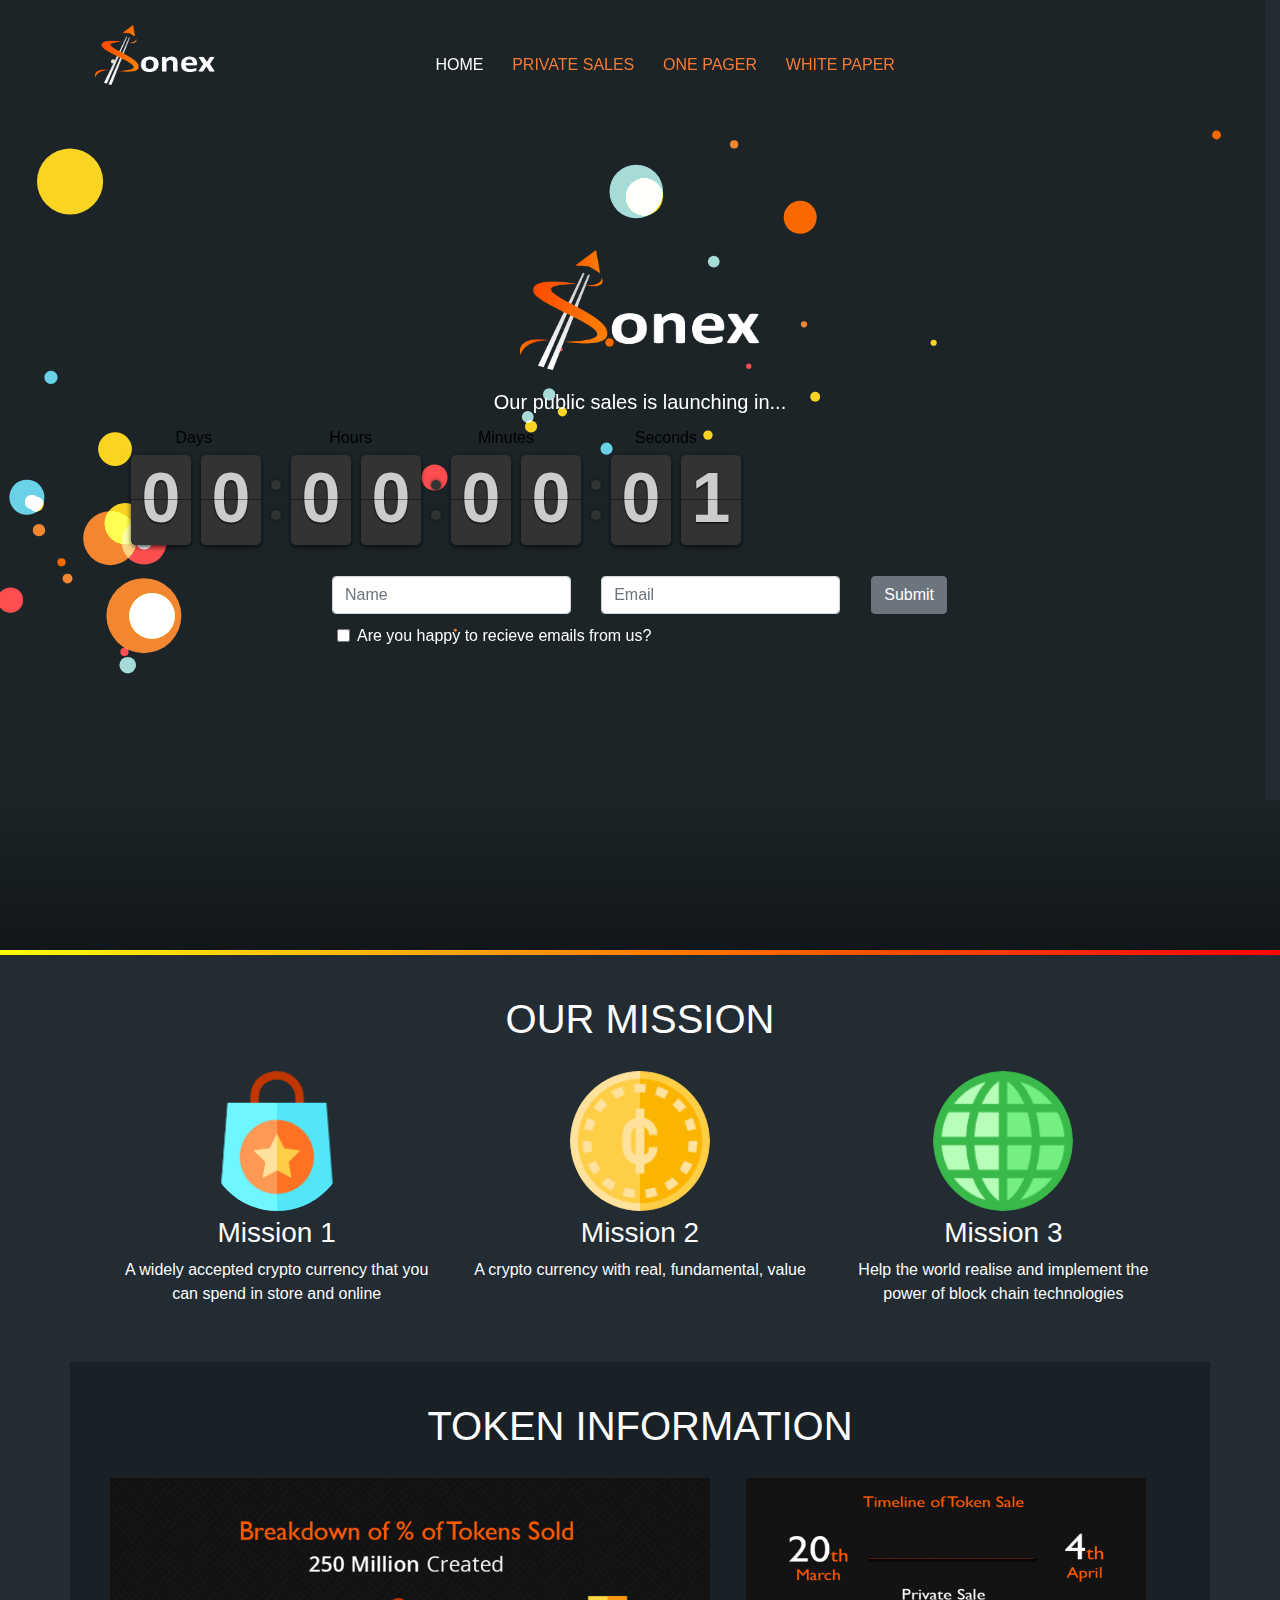
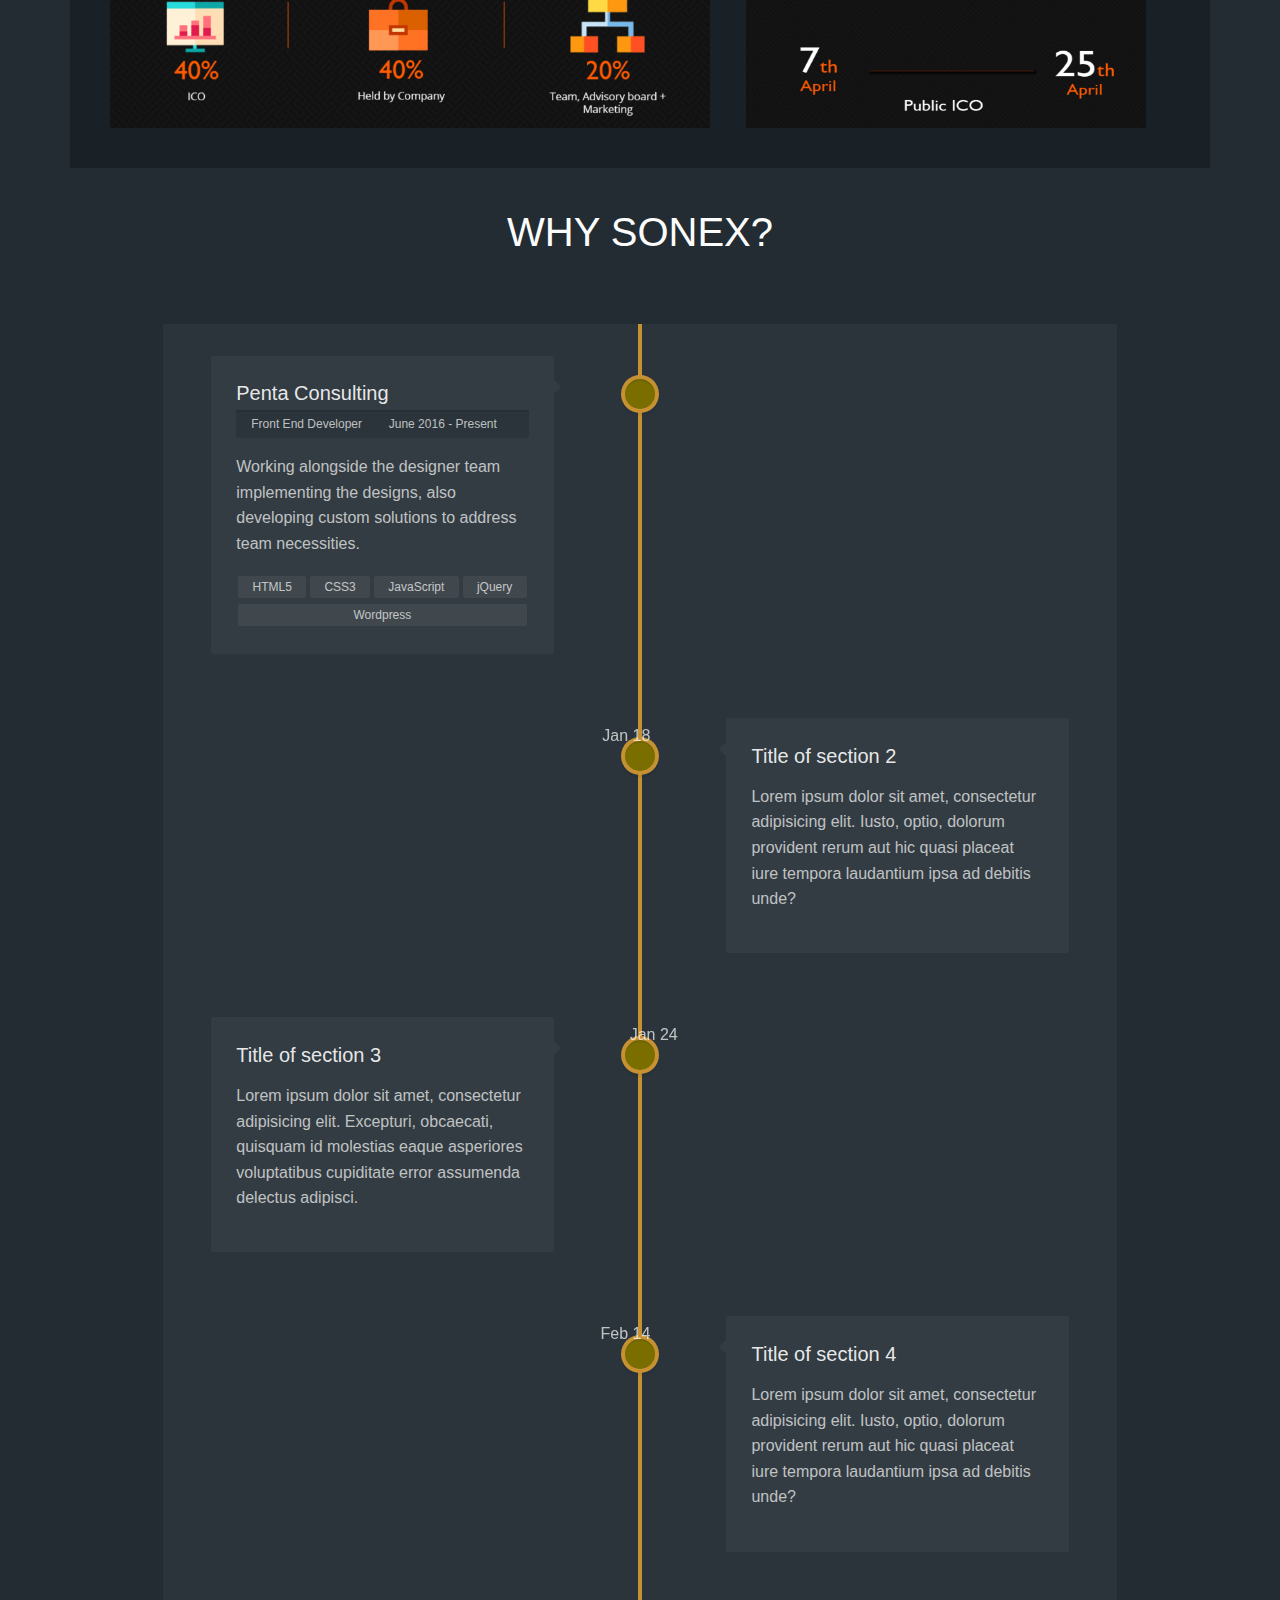
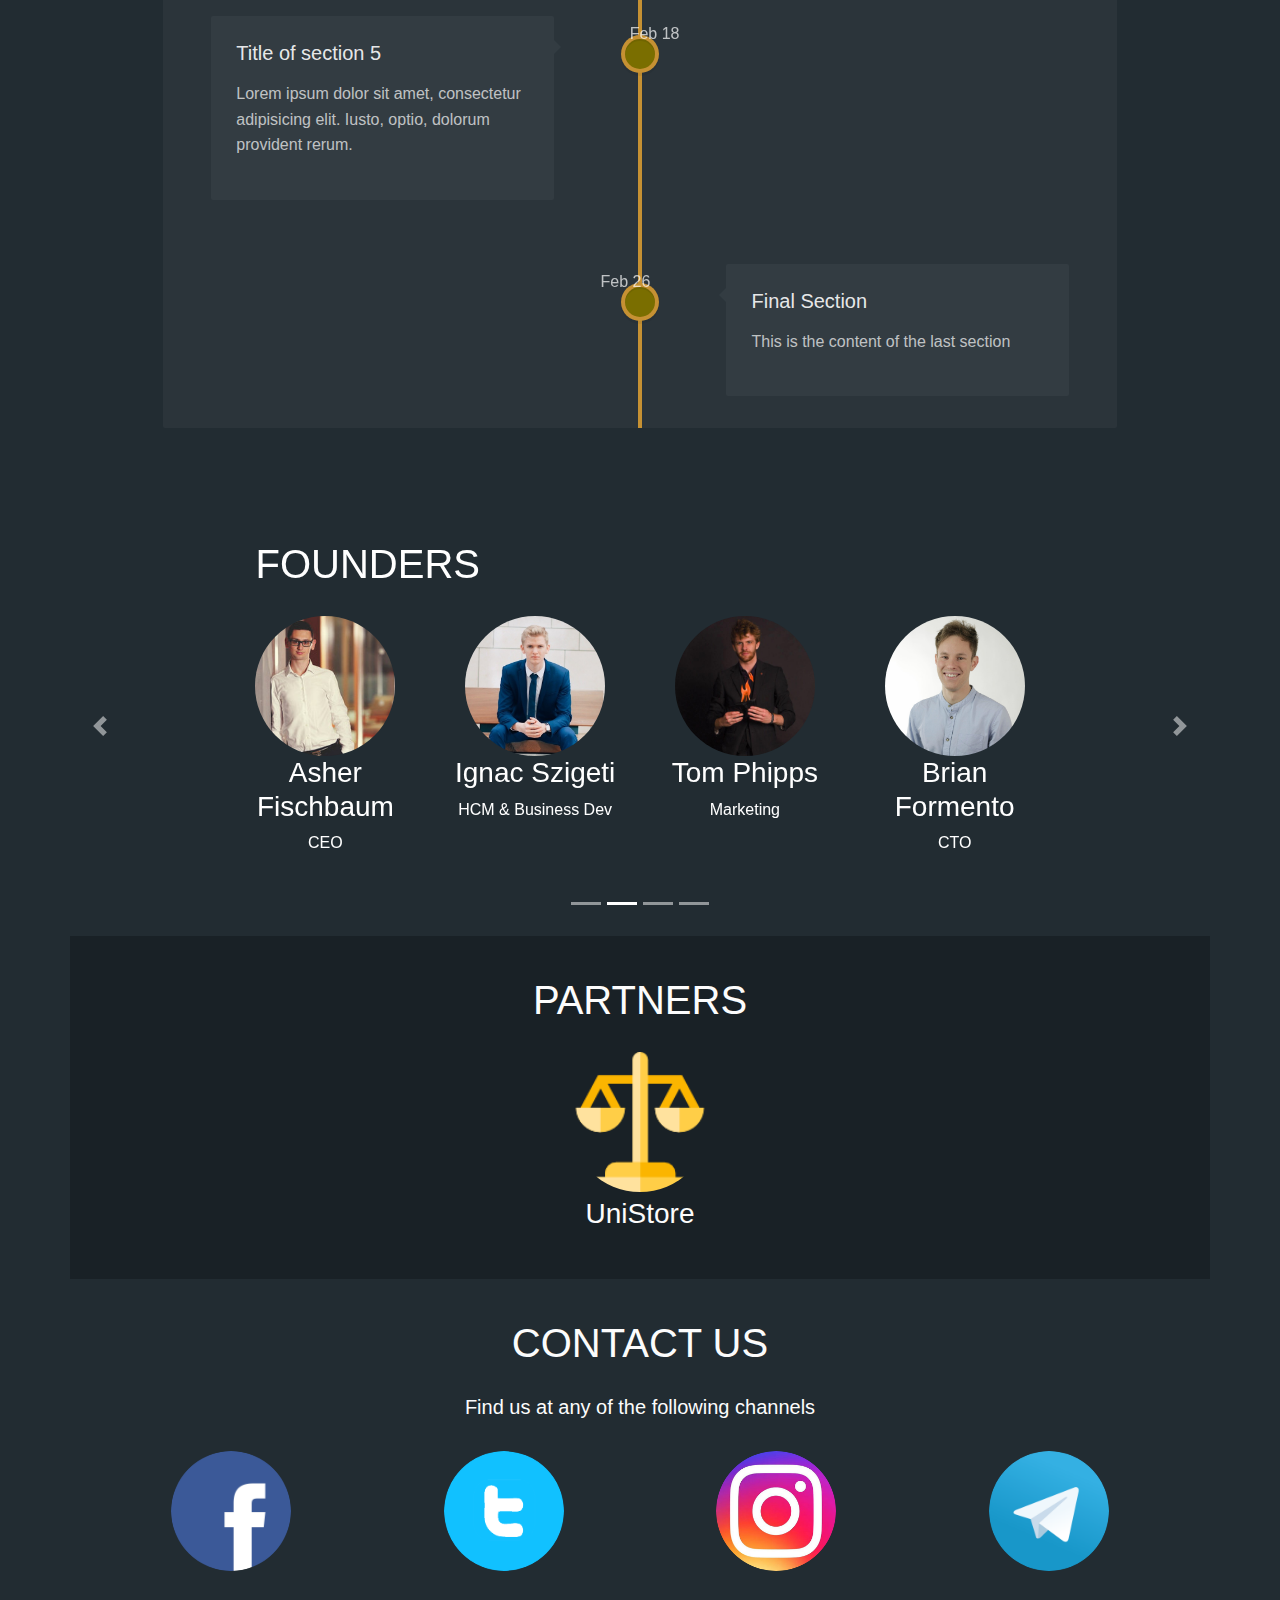
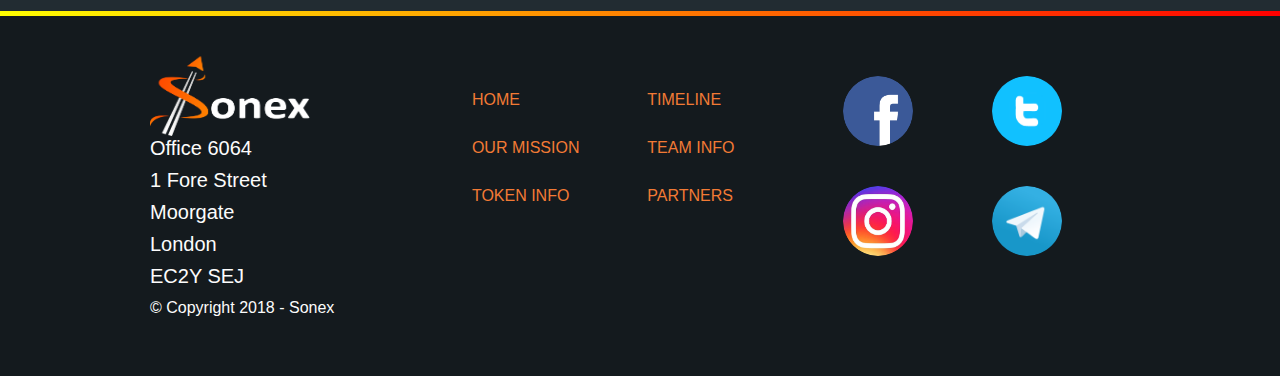
==== commit d3e45170: "Merge branch 'Dev'" ====
--- a/index.html
+++ b/index.html
@@ -133,9 +133,9 @@
 	        	</div> -->
 			</div>
 		</div>
-			
-
-		<script src="particle.js"></script>
+
+		<script src="particle.min.js"></script>
+
 
 		<div id="gradient-bg"></div>
 		<div class="color-divider"></div>
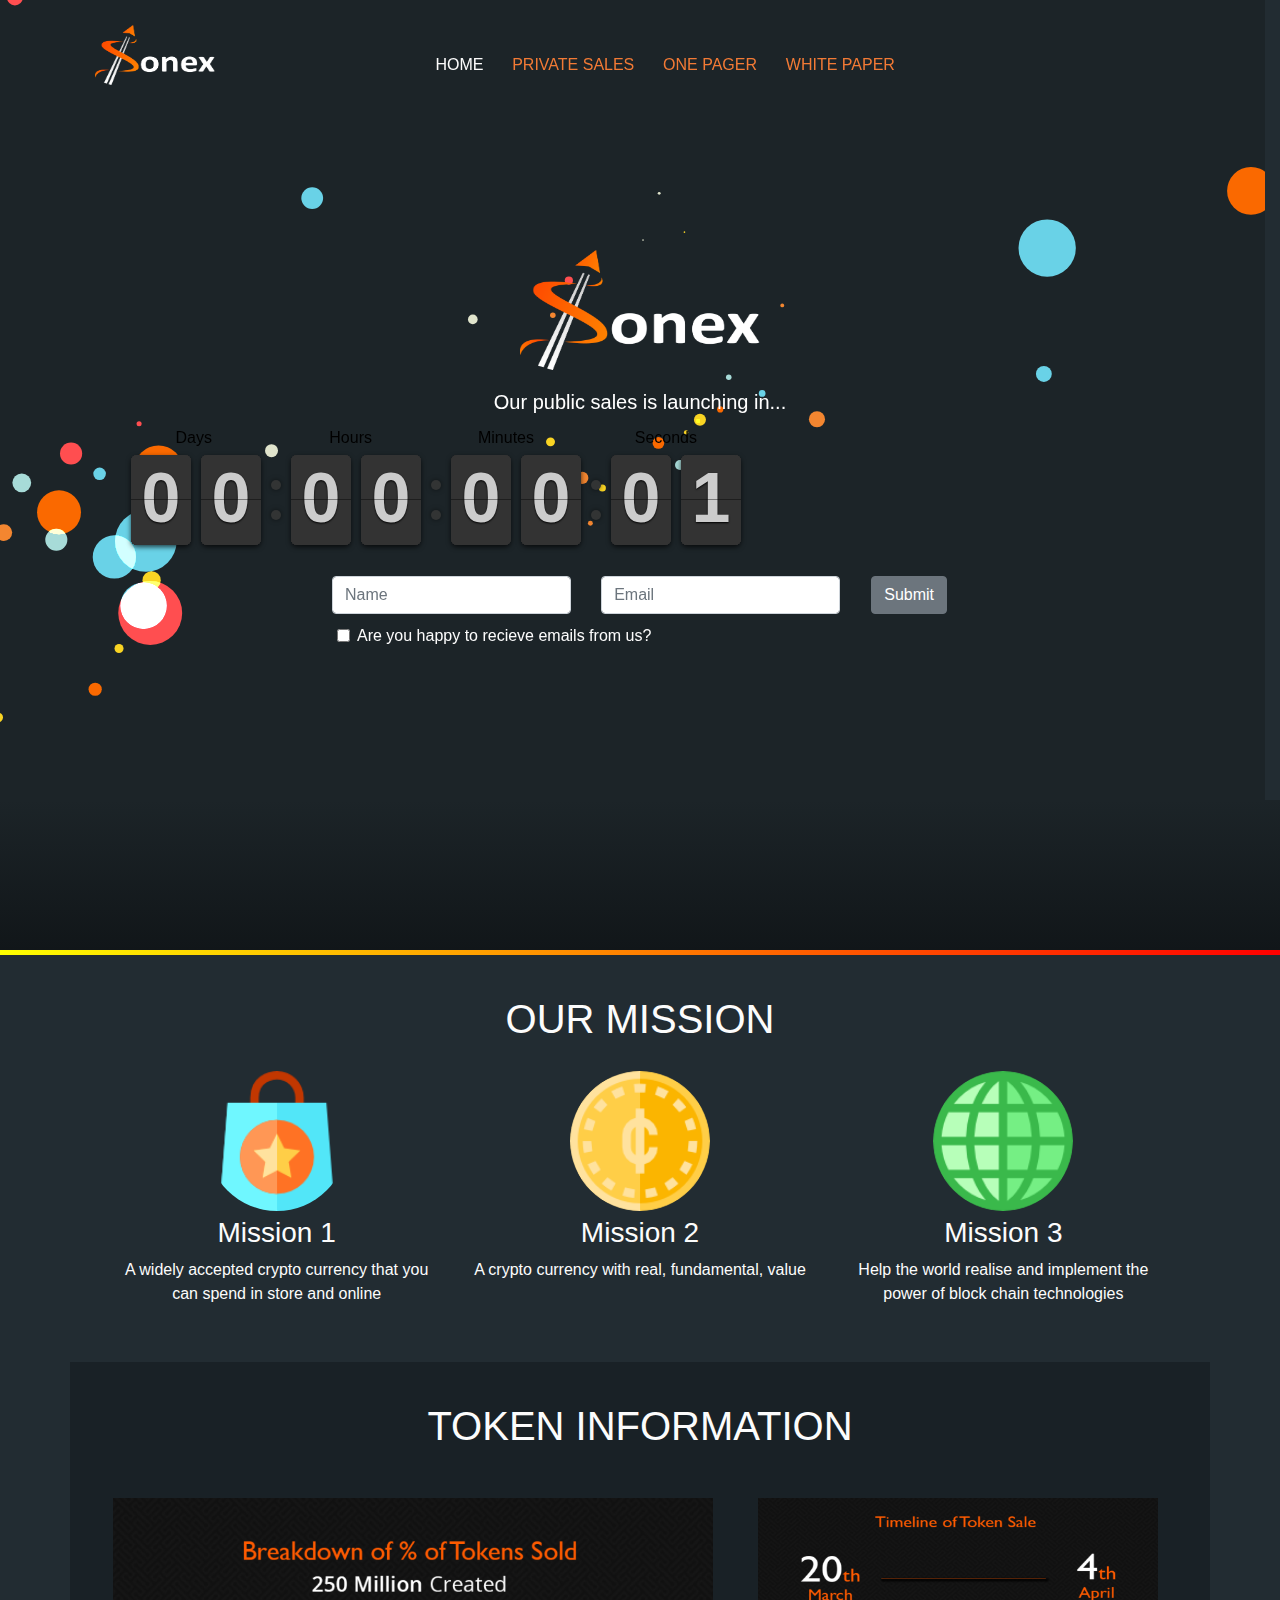
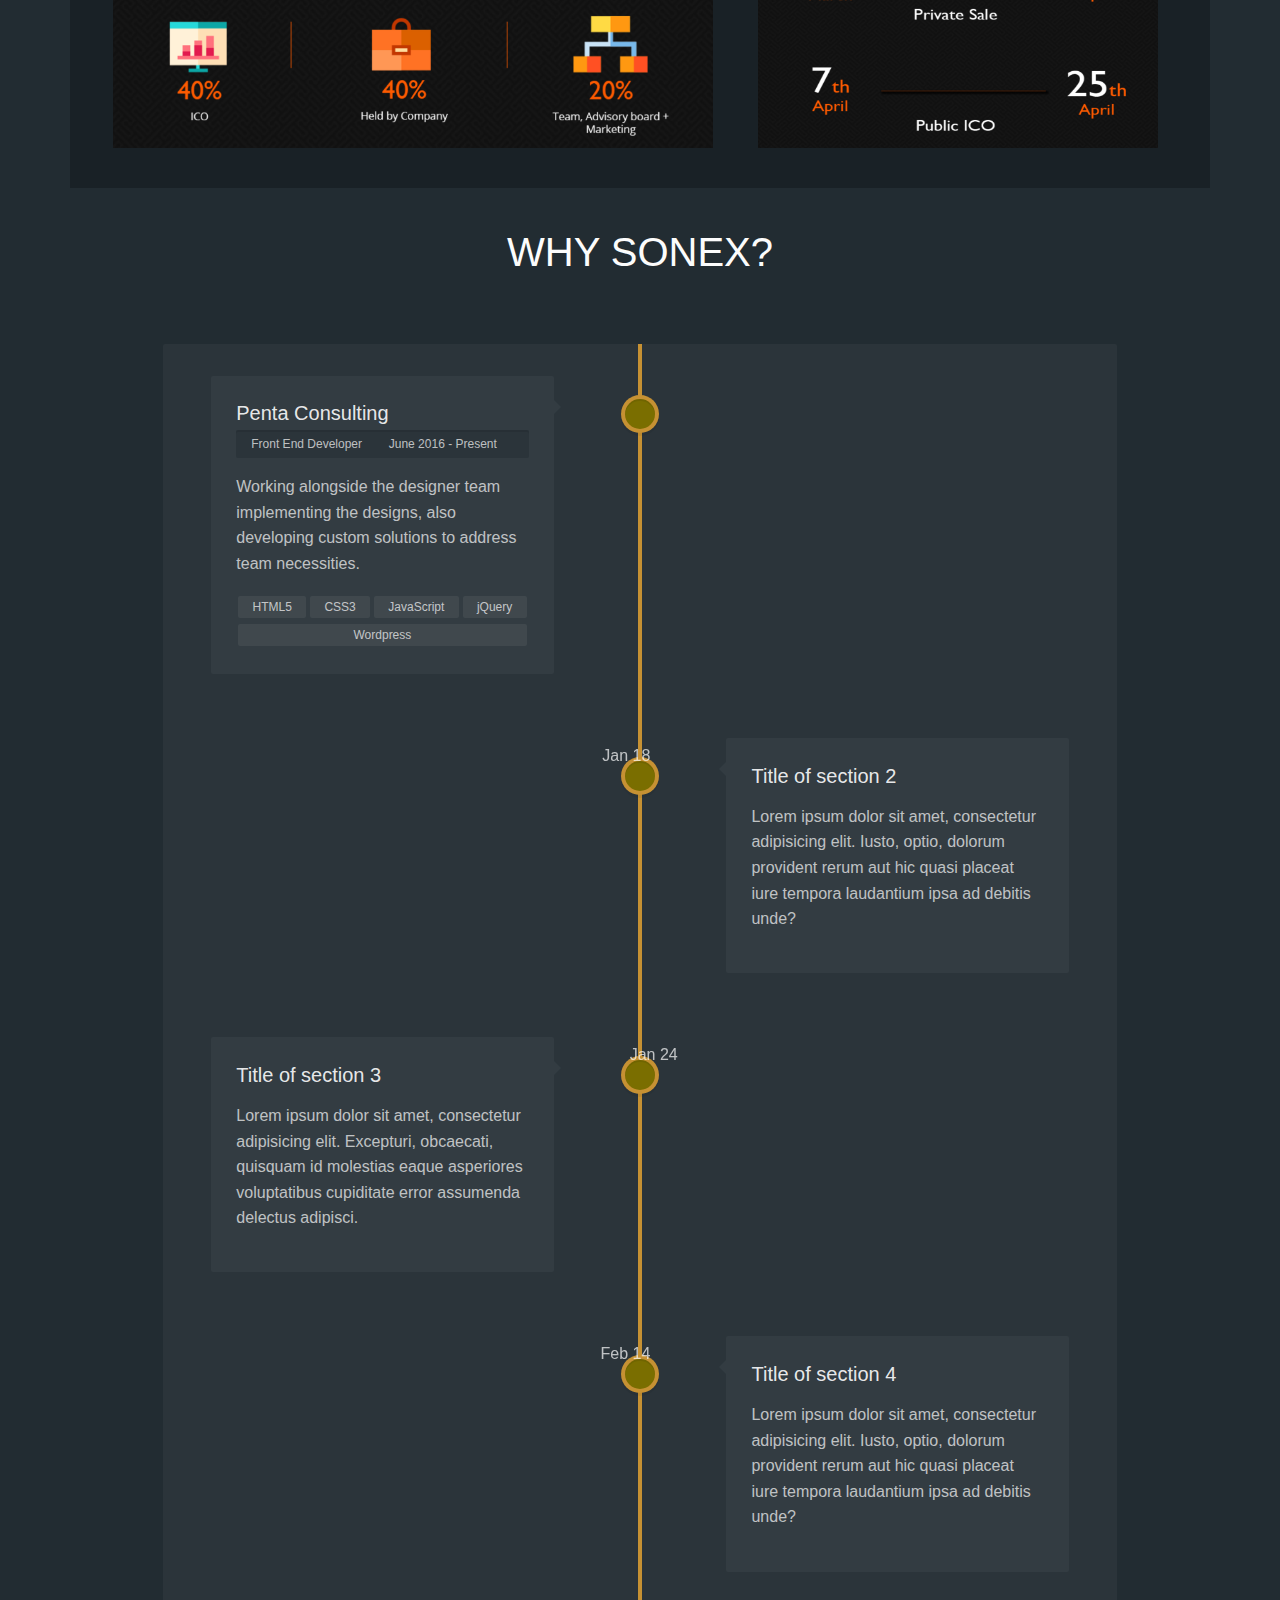
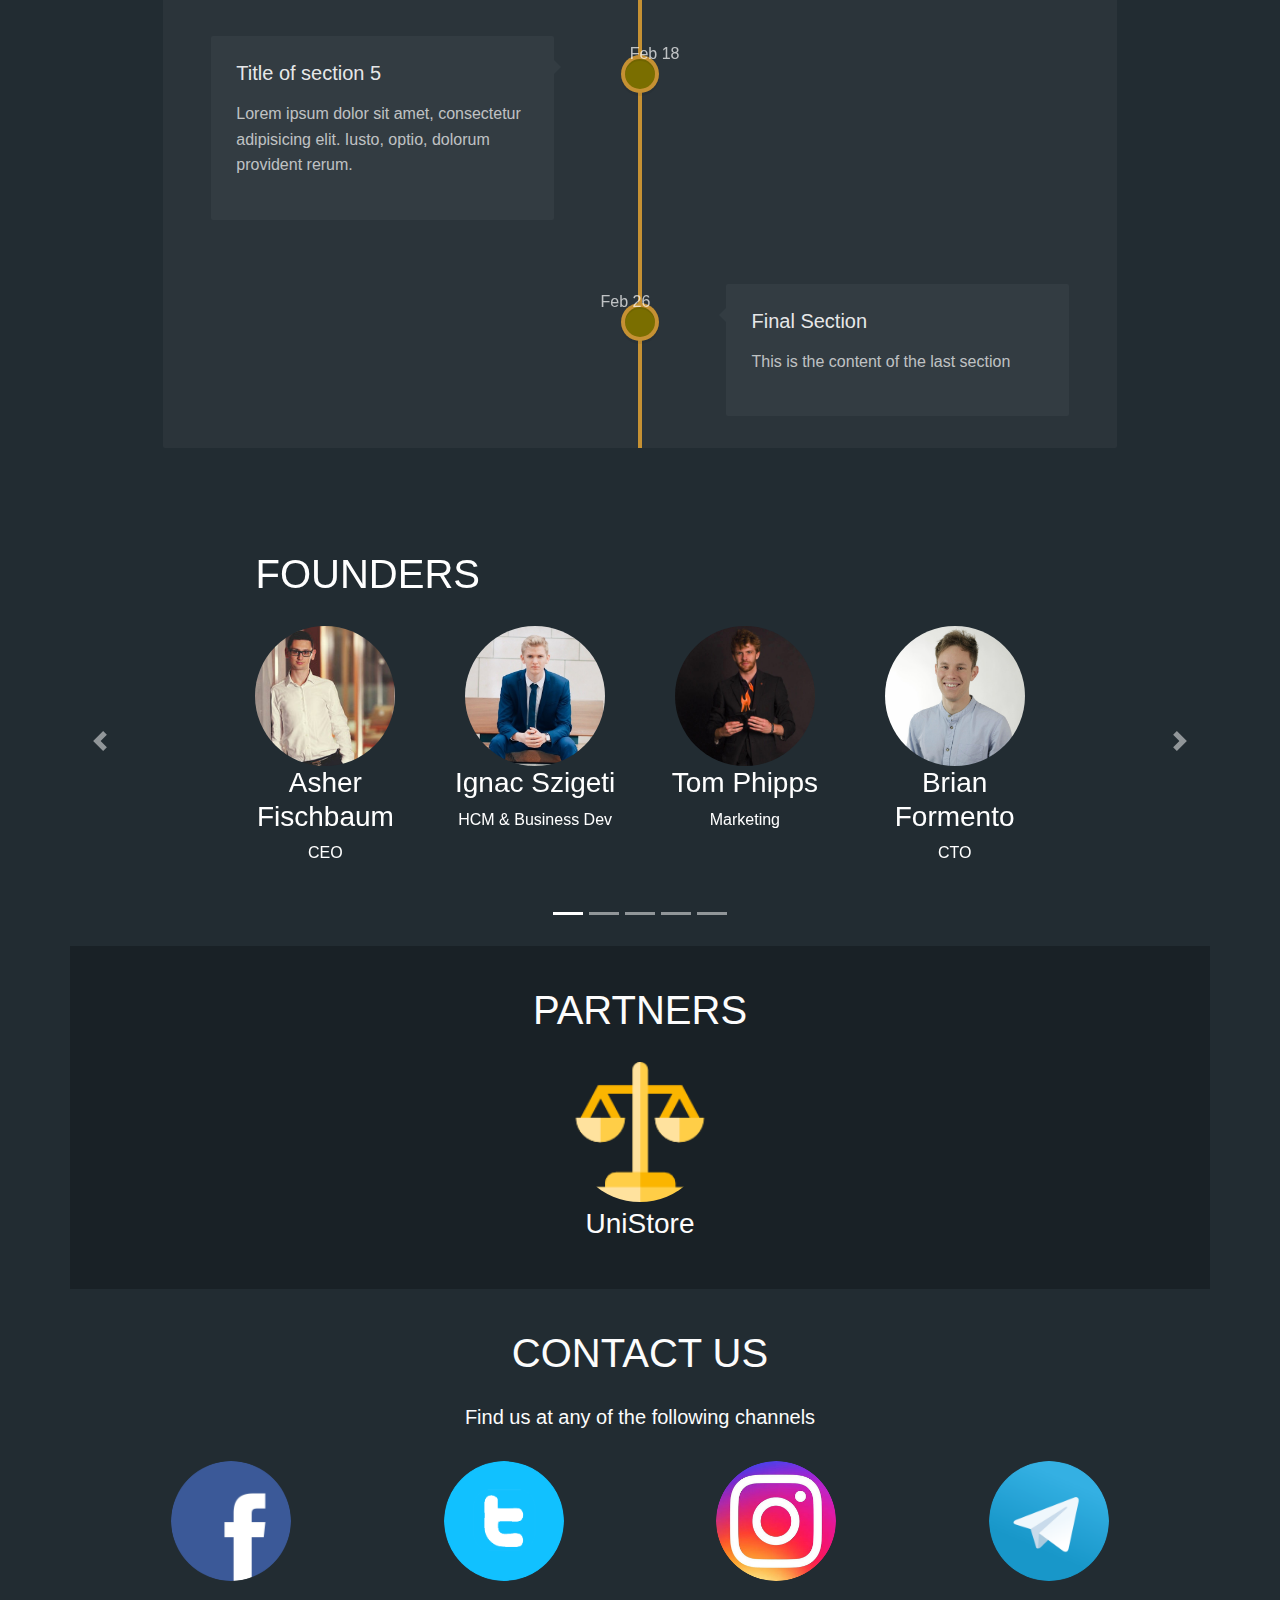
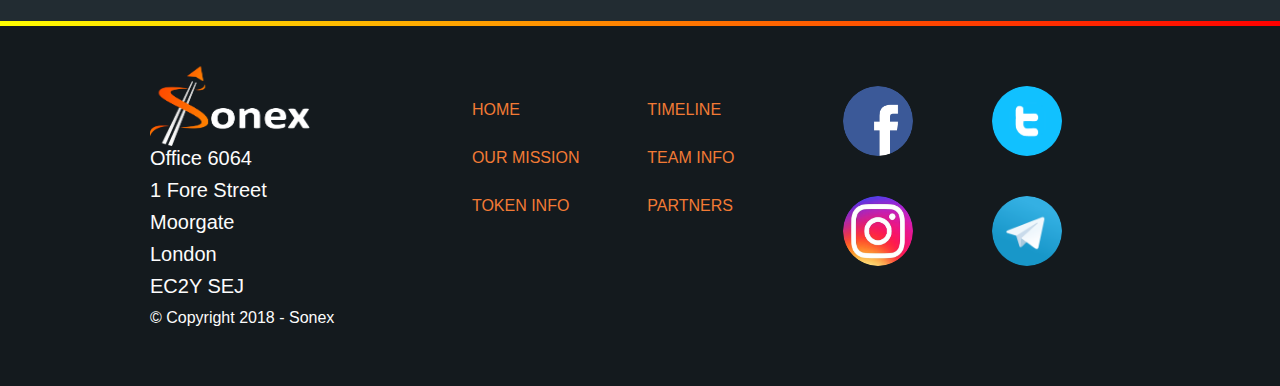
==== commit 7609aca5: "fixed carousel" ====
--- a/index.html
+++ b/index.html
@@ -133,9 +133,9 @@
 	        	</div> -->
 			</div>
 		</div>
-
-		<script src="particle.min.js"></script>
-
+			
+
+		<script src="particle.js"></script>
 
 		<div id="gradient-bg"></div>
 		<div class="color-divider"></div>
@@ -169,10 +169,10 @@
 		<div class="container" id="tokenInfo" style="background-color: #192126">
 			<h1 class="text-center">TOKEN INFORMATION</h1>
 			<div class="row">
-				<div class="col-lg-7">
+				<div class="col-lg-7" align="center" style="padding-top: 20px">
 					<img src="img/token_breakdown.PNG" alt="Token Breakdown" width="600" height="250">
 				</div>
-				<div class="col-lg-5">
+				<div class="col-lg-5" align="center" style="padding-top: 20px">
 					<img src="img/sales_timeline.PNG" alt="Sales Timeline" width="400" height="250">
 				</div>
 			</div>
@@ -278,14 +278,15 @@
 
 		<div id="myCarousel" class="carousel slide" data-ride="carousel">
 			<ol class="carousel-indicators">
-				<li data-target="#myCarousel" data-slide-to="0" class=""></li>
-				<li data-target="#myCarousel" data-slide-to="1" class="active"></li>
+				<li data-target="#myCarousel" data-slide-to="0" class="active"></li>
+				<li data-target="#myCarousel" data-slide-to="1" class=""></li>
 				<li data-target="#myCarousel" data-slide-to="2" class=""></li>
 				<li data-target="#myCarousel" data-slide-to="3" class=""></li>
+				<li data-target="#myCarousel" data-slide-to="4" class=""></li>
 			</ol>
 			<div class="carousel-inner">
 				<div class="carousel-item active">
-					<img class="first-slide" src="[data-uri]" alt="First slide" style="height: 350px; visibility: hidden">
+					<img class="first-slide" src="[data-uri]" alt="First slide" style="visibility: hidden">
 					<div class="container">
 						<div class="carousel-caption text-left" style="padding: 40px">
 							<h1>FOUNDERS</h1>
@@ -317,7 +318,7 @@
 					</div>
 				</div>
 				<div class="carousel-item">
-					<img class="second-slide" src="[data-uri]" alt="Second slide" style="height: 350px; visibility: hidden">
+					<img class="second-slide" src="[data-uri]" alt="Second slide" style="visibility: hidden">
 					<div class="container">
 						<div class="carousel-caption text-left" style="padding: 40px">
 							<h1>FOUNDERS</h1>
@@ -344,7 +345,7 @@
 					</div>
 				</div>
 				<div class="carousel-item">
-					<img class="third-slide" src="[data-uri]" alt="Third slide" style="height: 350px; visibility: hidden">
+					<img class="third-slide" src="[data-uri]" alt="Third slide" style="visibility: hidden">
 					<div class="container">
 						<div class="carousel-caption text-left" style="padding: 60px">
 							<h1>ADVISERS</h1>
@@ -368,37 +369,49 @@
 					</div>
 				</div>
 				<div class="carousel-item">
-					<img class="fourth-slide" src="[data-uri]" alt="Fourth slide" style="height: 350px; visibility: hidden">
+					<img class="fourth-slide" src="[data-uri]" alt="Fourth slide" style="visibility: hidden">
 					<div class="container">
 						<div class="carousel-caption text-left" style="padding: 40px">
 							<h1>TEAM MEMBERS</h1>
 							<div class="row">
-								<div class="col-md-2" align="center">
+								<div class="col-md-4" align="center">
 									<img class="rounded-circle" src="img/asher.jpg" alt="Generic placeholder image" width="140" height="140">
 									<h3>Yacob Sidatan</h3>
 									<p>Marketing</p>
 								</div>
-								<div class="col-md-2" align="center">
+								<div class="col-md-4" align="center">
 									<img class="rounded-circle" src="img/tom.jpg" alt="Generic placeholder image" width="140" height="140">
 									<h3>Josh Adeniyi</h3>
 									<p>Graphic Designer</p>
 								</div>
-								<div class="col-md-2" align="center">
+								<div class="col-md-4" align="center">
 									<img class="rounded-circle" src="img/pawel.jpg" alt="Generic placeholder image" width="140" height="140">
 									<h3>Arun Aggarwal</h3>
 									<p>Marketing</p>
 								</div>
-								<div class="col-md-2" align="center">
+							</div>
+							<div class="product-device box-shadow d-none d-md-block"></div>
+							<div class="product-device product-device-2 box-shadow d-none d-md-block"></div>
+						</div>
+					</div>
+				</div>
+				<div class="carousel-item">
+					<img class="fifth-slide" src="[data-uri]" alt="Fifth slide" style="visibility: hidden">
+					<div class="container">
+						<div class="carousel-caption text-left" style="padding: 40px">
+							<h1>TEAM MEMBERS</h1>
+							<div class="row">
+								<div class="col-md-4" align="center">
 									<img class="rounded-circle" src="img/jon.jpg" alt="Generic placeholder image" width="140" height="140">
 									<h3>Hiren Patel</h3>
 									<p>Research Analyst</p>
 								</div>
-								<div class="col-md-2" align="center">
+								<div class="col-md-4" align="center">
 									<img class="rounded-circle" src="img/ignac.jpg" alt="Generic placeholder image" width="140" height="140">
 									<h3>Alexandra Sborschikova</h3>
 									<p>Investor Relations</p>
 								</div>
-								<div class="col-md-2" align="center">
+								<div class="col-md-4" align="center">
 									<img class="rounded-circle" src="img/amy.jpg" alt="Generic placeholder image" width="140" height="140">
 									<h3>Amy Fearn</h3>
 									<p>Website</p>
--- a/css/body.css
+++ b/css/body.css
@@ -40,6 +40,16 @@
     text-align: center;
 }
 
+.carousel-item{
+    height: 400px;
+}
+
+@media(max-width: 600px) {
+    .carousel-item{
+        height: 600px;
+    }
+}
+
 #slide{
     height:650px;
     width:350px;
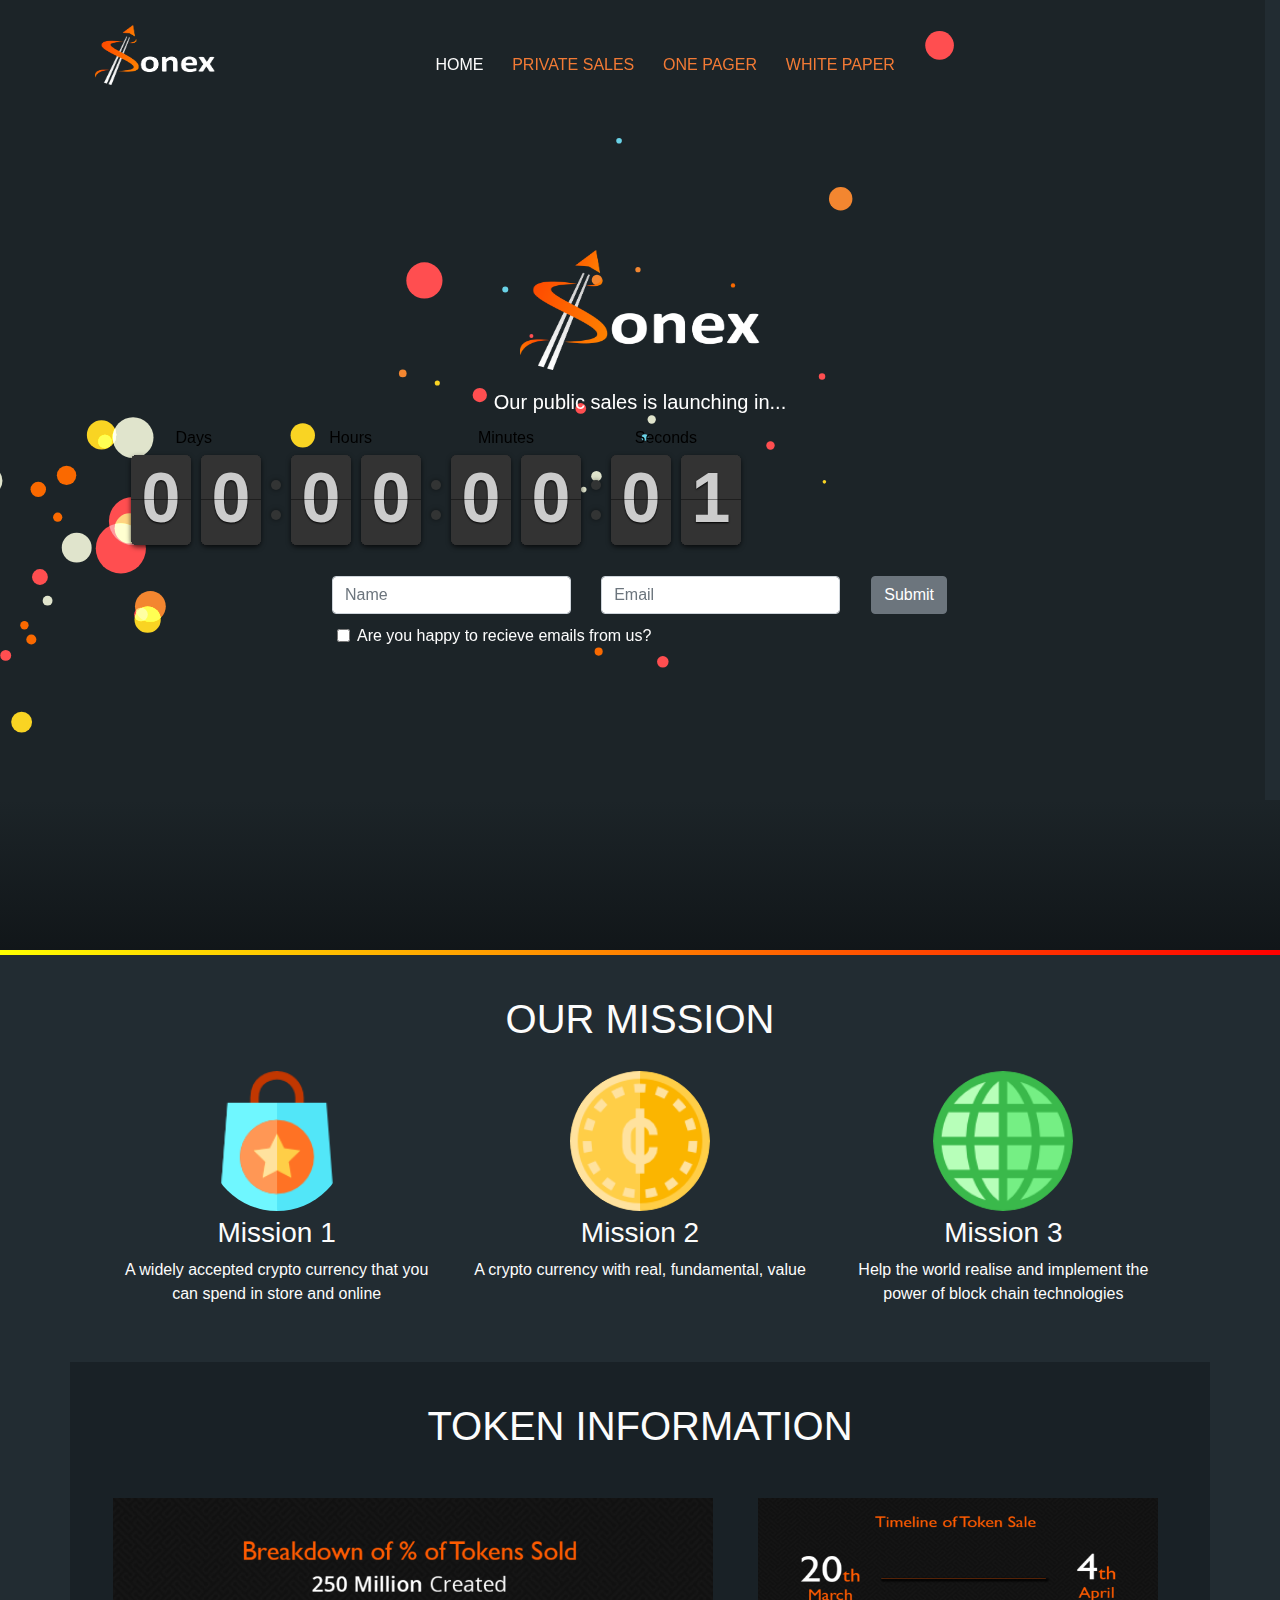
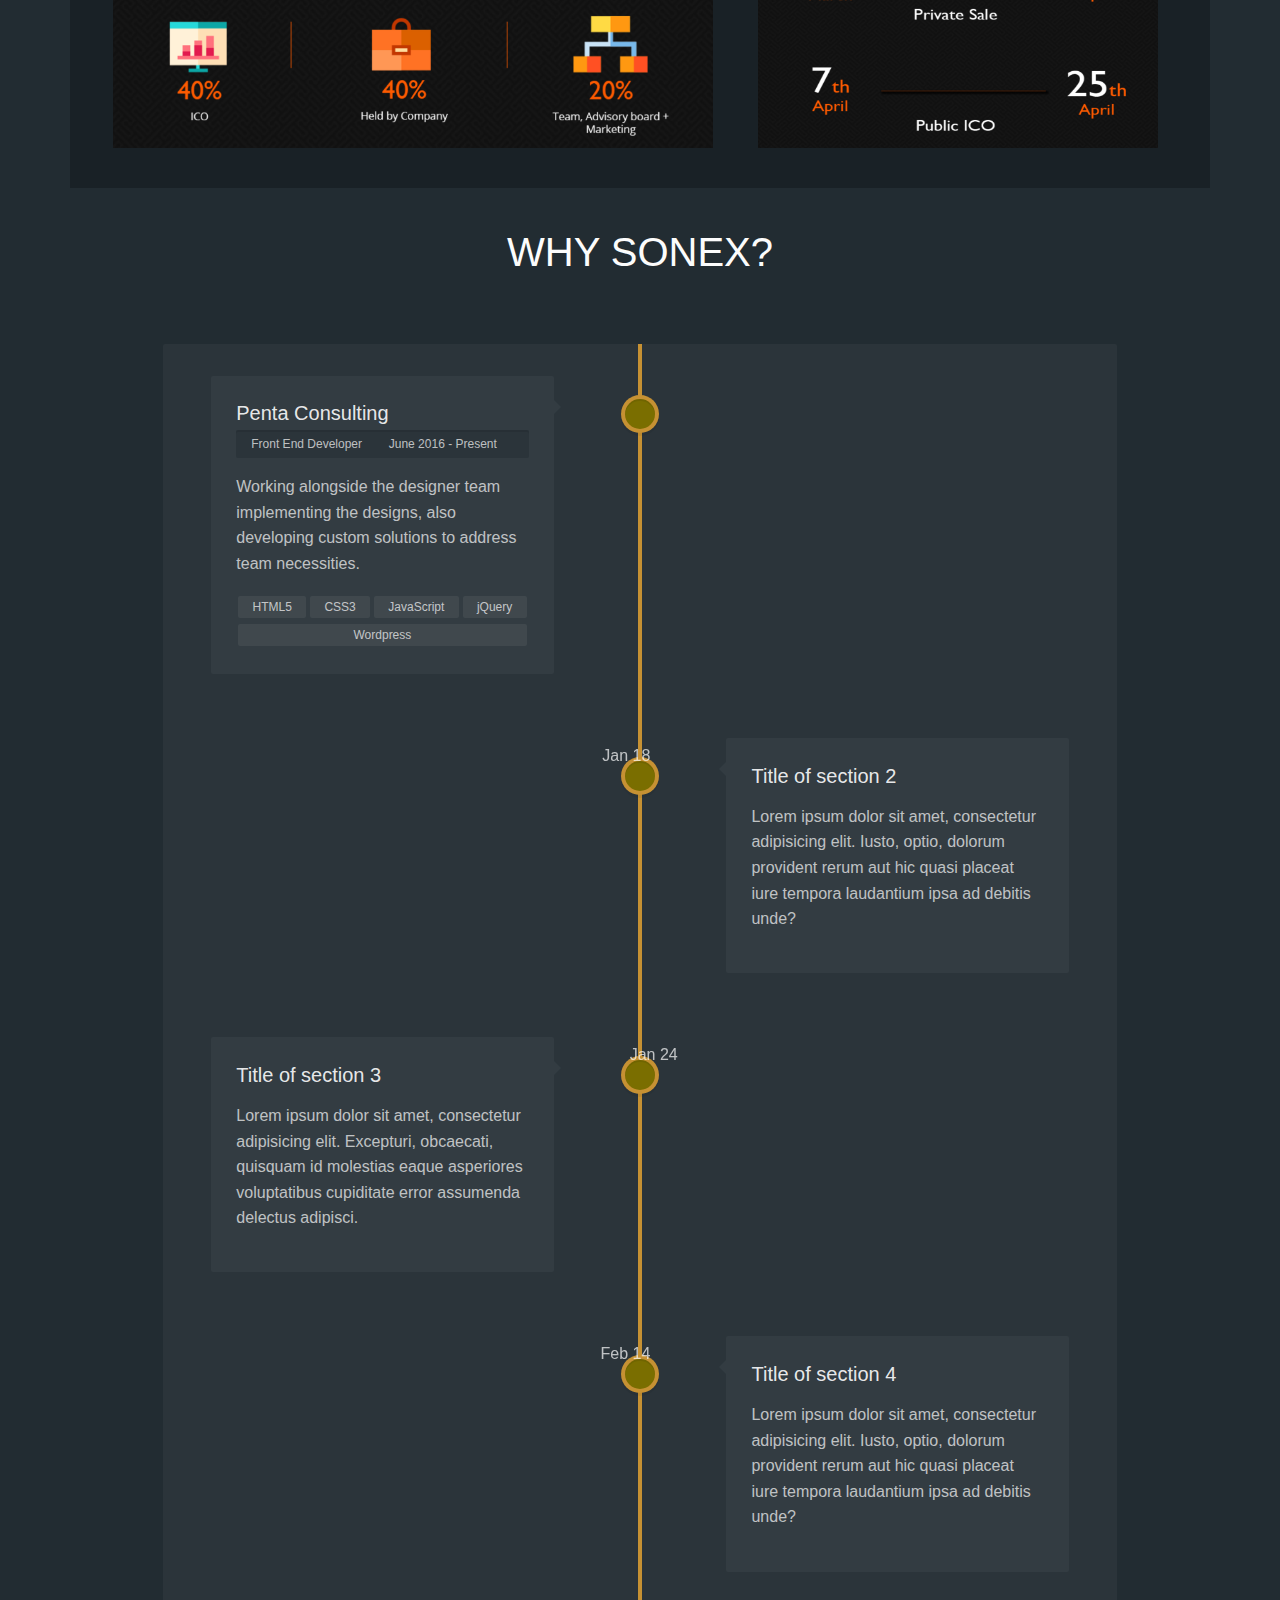
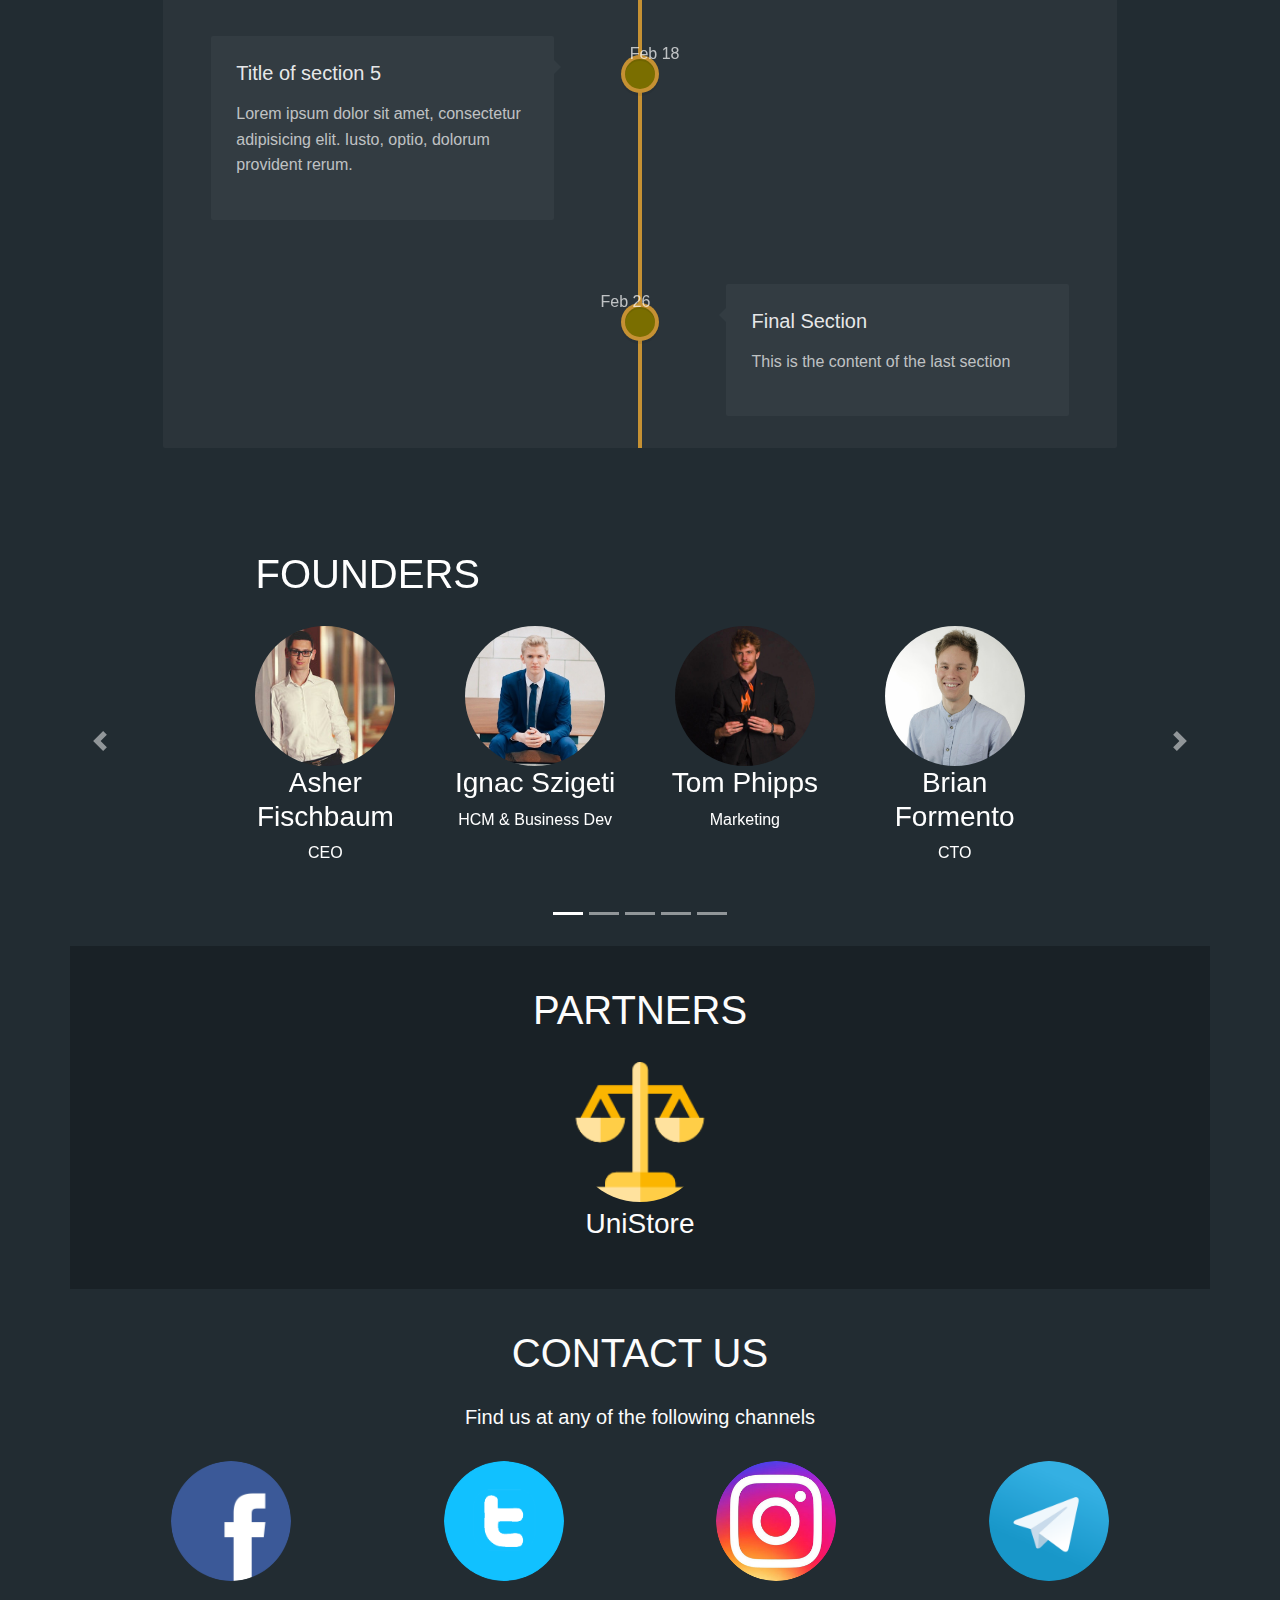
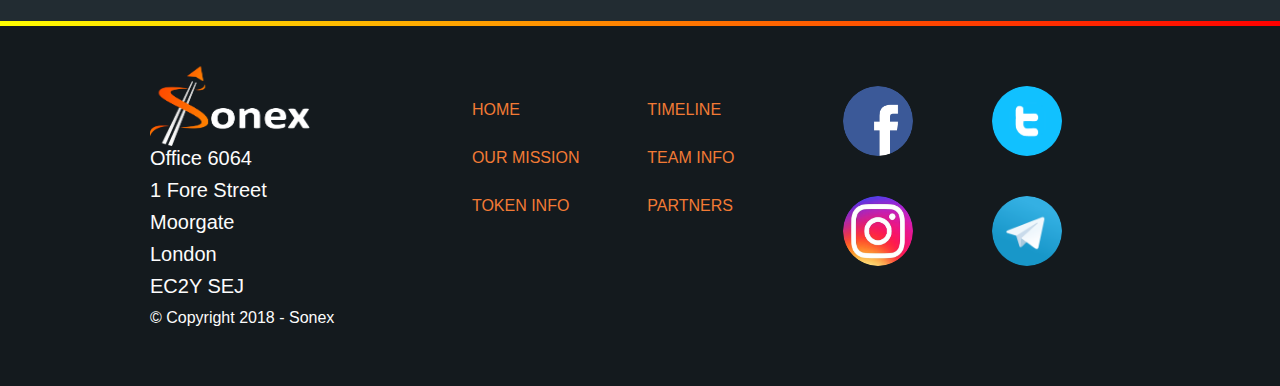
==== commit 787adbcf: "Merge branch 'Dev'" ====
--- a/index.html
+++ b/index.html
@@ -133,9 +133,9 @@
 	        	</div> -->
 			</div>
 		</div>
-			
-
-		<script src="particle.js"></script>
+
+		<script src="particle.min.js"></script>
+
 
 		<div id="gradient-bg"></div>
 		<div class="color-divider"></div>
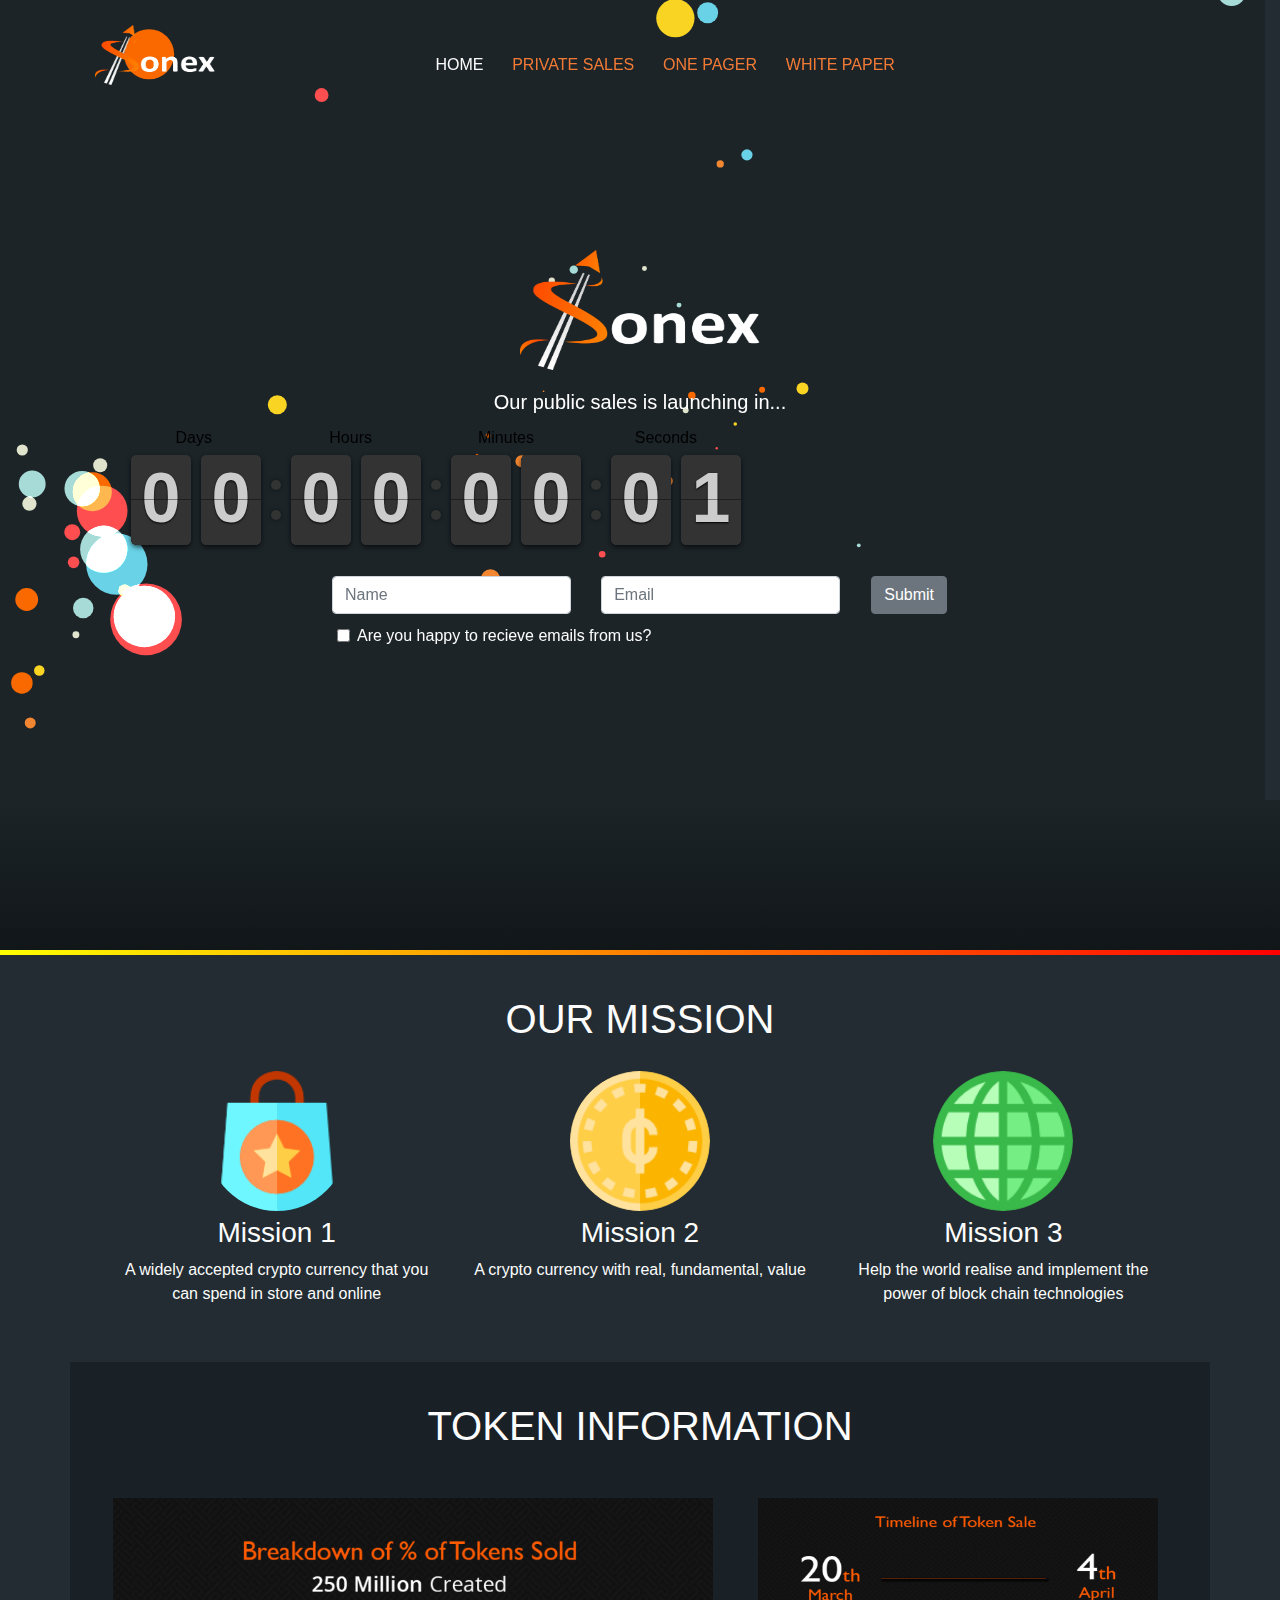
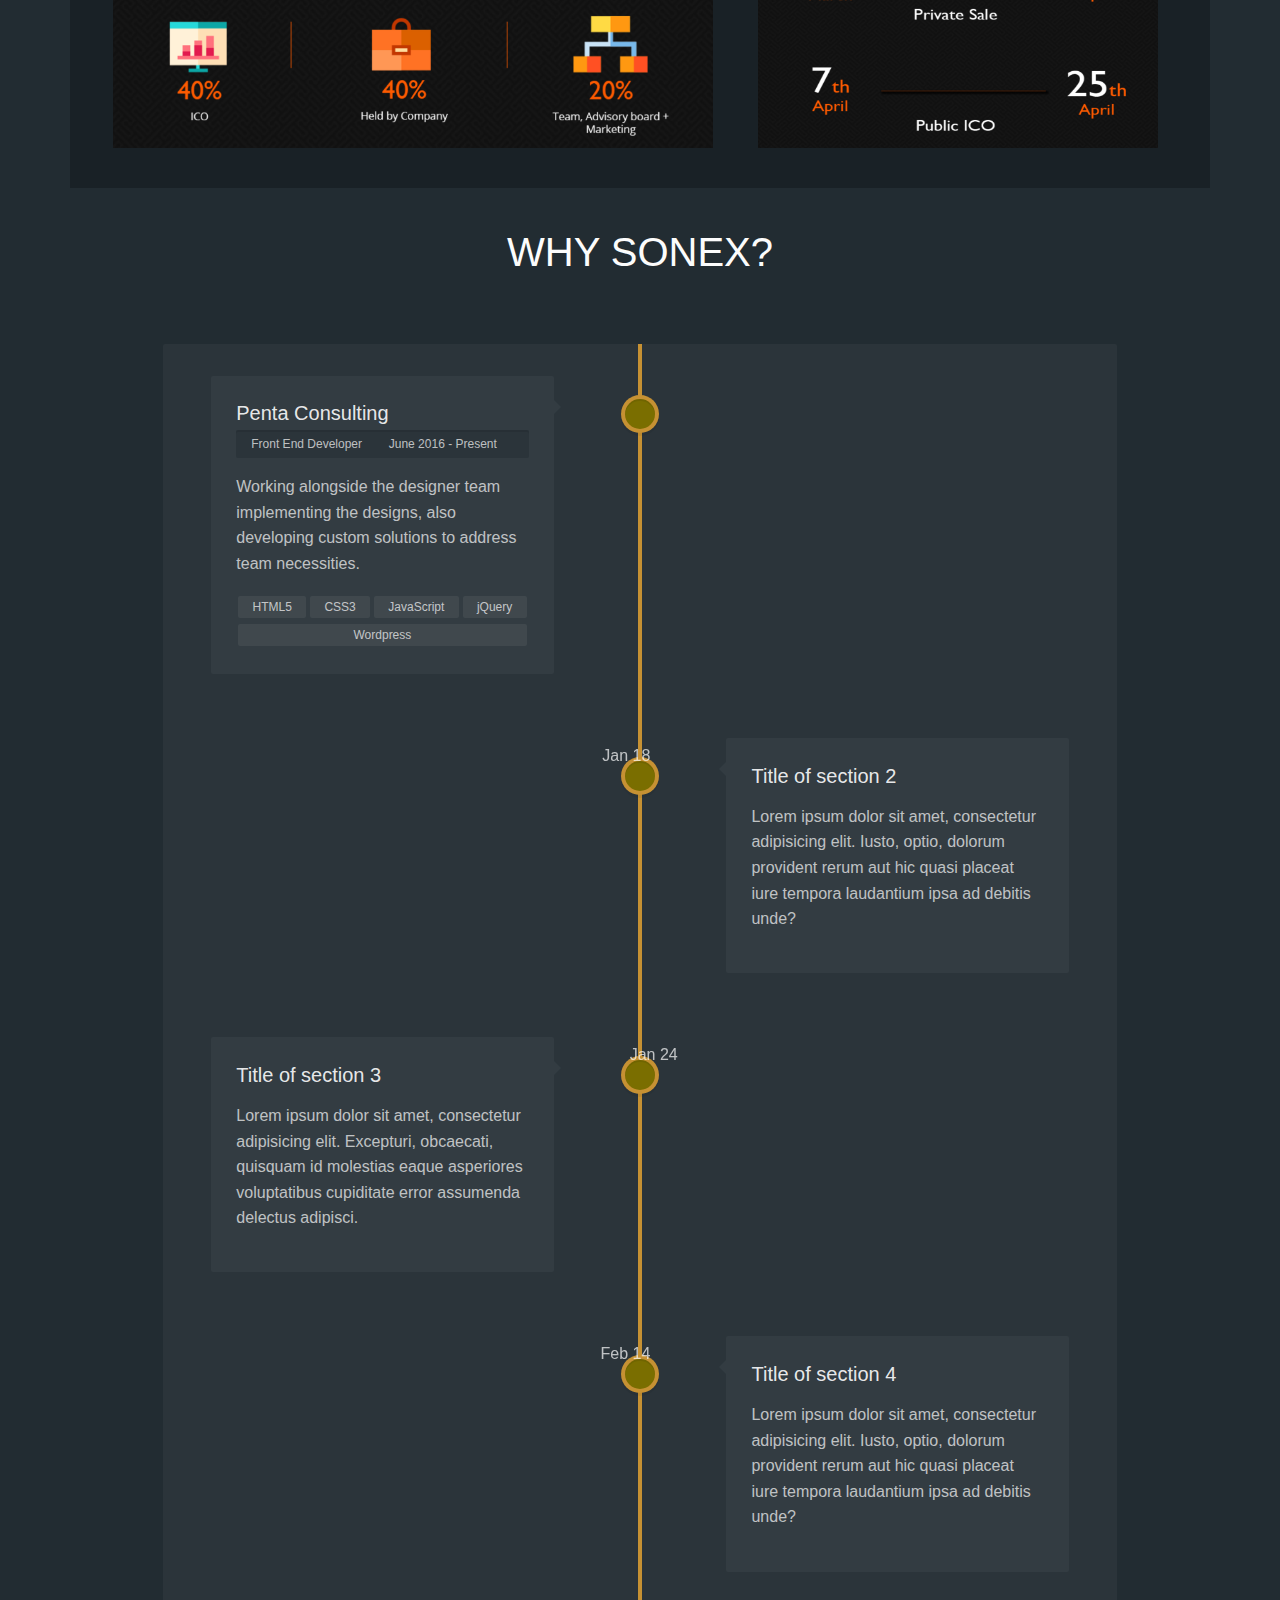
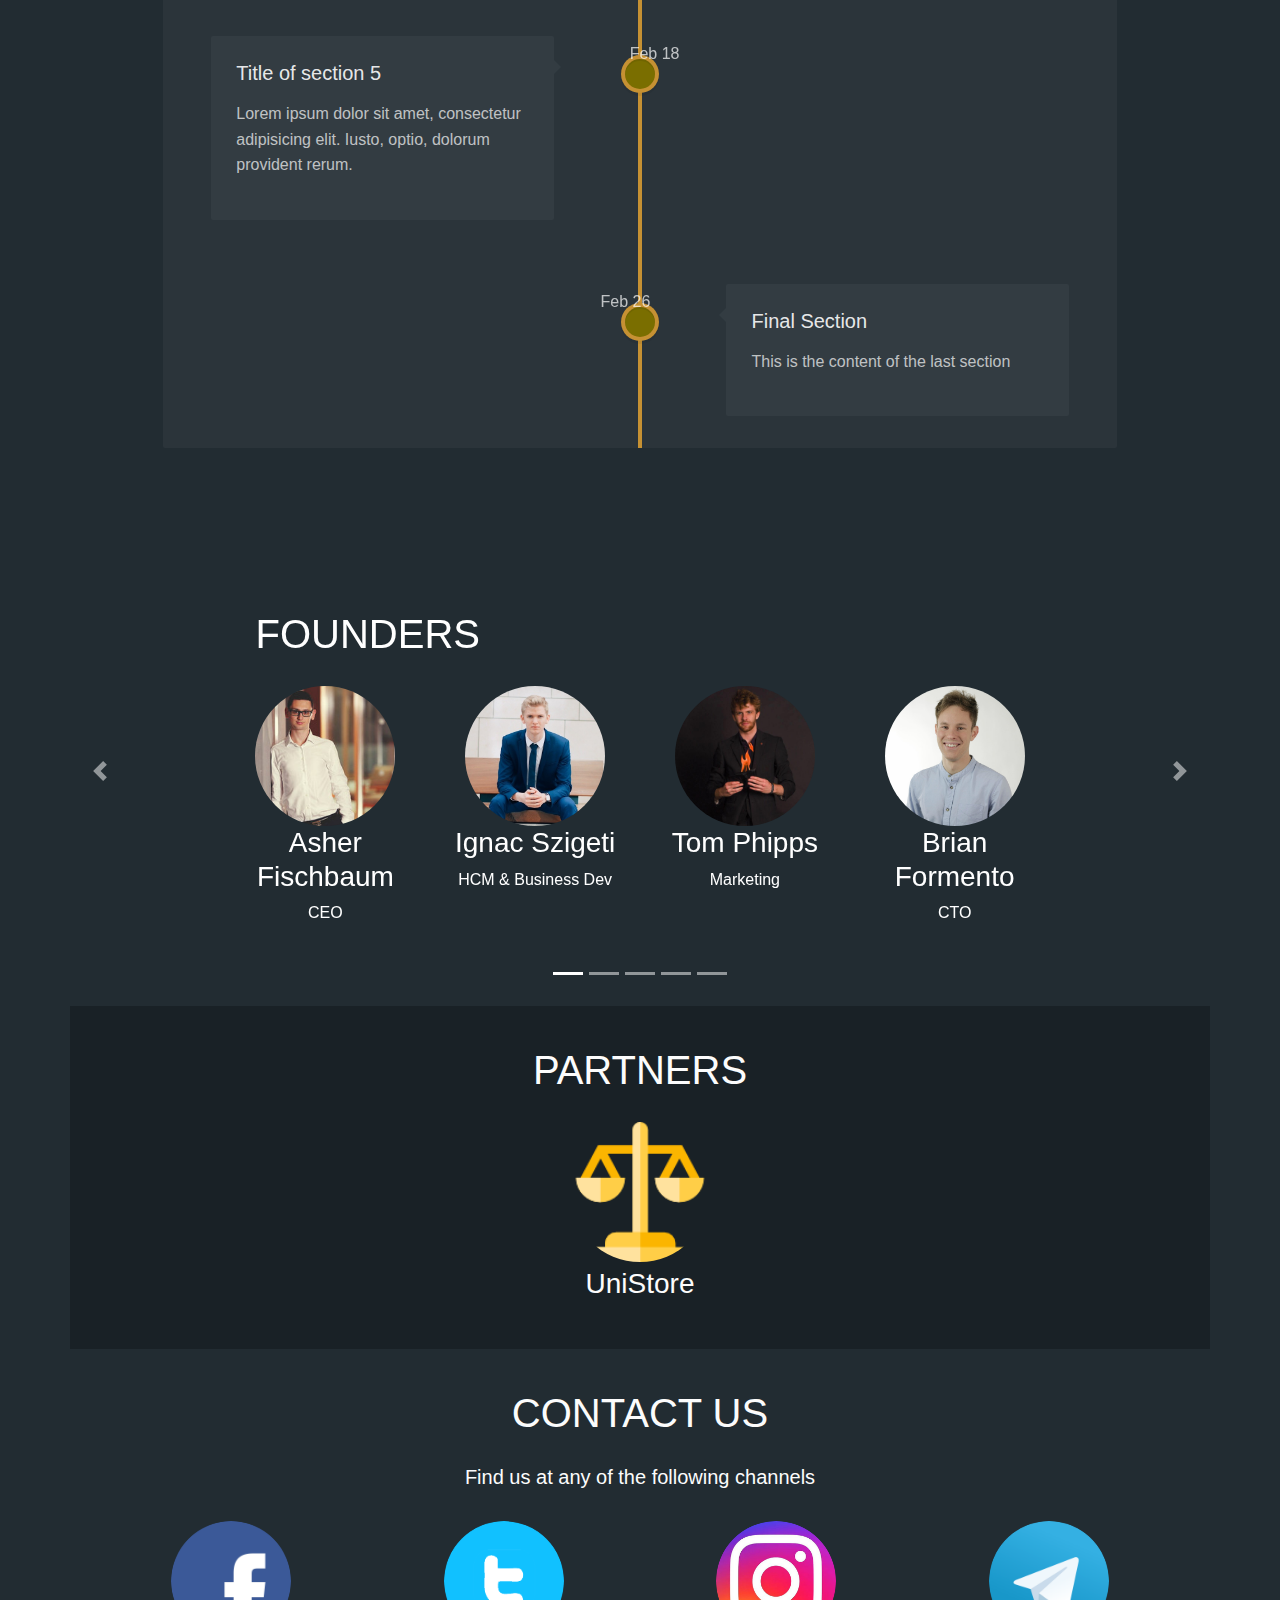
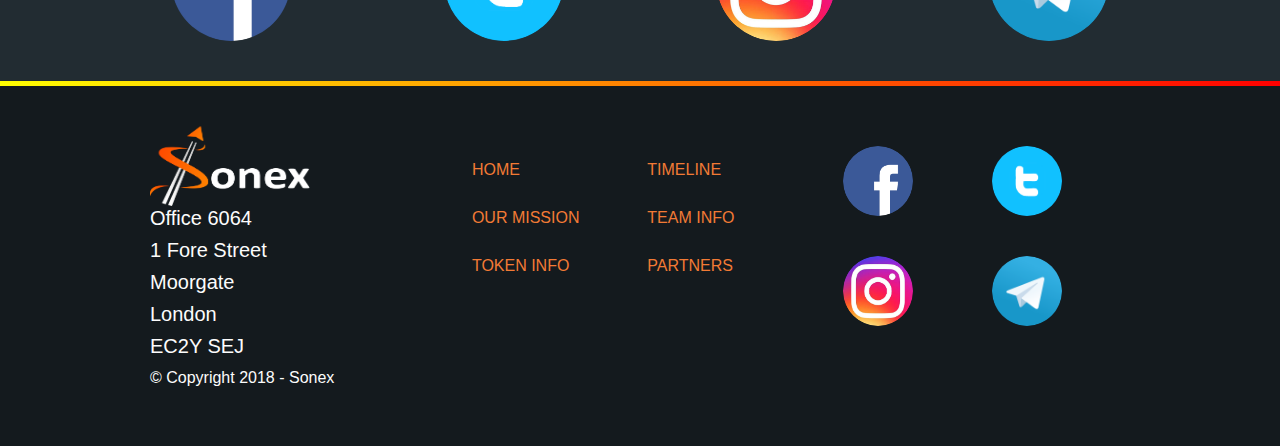
==== commit 9199f2ee: "Carousel for mobile" ====
--- a/index.html
+++ b/index.html
@@ -286,7 +286,7 @@
 			</ol>
 			<div class="carousel-inner">
 				<div class="carousel-item active">
-					<img class="first-slide" src="[data-uri]" alt="First slide" style="visibility: hidden">
+					<img class="first-slide" src="[data-uri]" alt="First slide" style="height: 400px; visibility: hidden">
 					<div class="container">
 						<div class="carousel-caption text-left" style="padding: 40px">
 							<h1>FOUNDERS</h1>
@@ -318,7 +318,7 @@
 					</div>
 				</div>
 				<div class="carousel-item">
-					<img class="second-slide" src="[data-uri]" alt="Second slide" style="visibility: hidden">
+					<img class="second-slide" src="[data-uri]" alt="Second slide" style="height: 400px; visibility: hidden">
 					<div class="container">
 						<div class="carousel-caption text-left" style="padding: 40px">
 							<h1>FOUNDERS</h1>
@@ -345,7 +345,7 @@
 					</div>
 				</div>
 				<div class="carousel-item">
-					<img class="third-slide" src="[data-uri]" alt="Third slide" style="visibility: hidden">
+					<img class="third-slide" src="[data-uri]" alt="Third slide" style="height: 400px; visibility: hidden">
 					<div class="container">
 						<div class="carousel-caption text-left" style="padding: 60px">
 							<h1>ADVISERS</h1>
@@ -369,7 +369,7 @@
 					</div>
 				</div>
 				<div class="carousel-item">
-					<img class="fourth-slide" src="[data-uri]" alt="Fourth slide" style="visibility: hidden">
+					<img class="fourth-slide" src="[data-uri]" alt="Fourth slide" style="height: 400px; visibility: hidden">
 					<div class="container">
 						<div class="carousel-caption text-left" style="padding: 40px">
 							<h1>TEAM MEMBERS</h1>
@@ -396,7 +396,7 @@
 					</div>
 				</div>
 				<div class="carousel-item">
-					<img class="fifth-slide" src="[data-uri]" alt="Fifth slide" style="visibility: hidden">
+					<img class="fifth-slide" src="[data-uri]" alt="Fifth slide" style="height: 400px; visibility: hidden">
 					<div class="container">
 						<div class="carousel-caption text-left" style="padding: 40px">
 							<h1>TEAM MEMBERS</h1>
--- a/css/body.css
+++ b/css/body.css
@@ -32,7 +32,6 @@
     height:auto;
     max-width: 1350px;
     width:auto;
-
 }
 
 .carousel{
@@ -40,16 +39,6 @@
     text-align: center;
 }
 
-.carousel-item{
-    height: 400px;
-}
-
-@media(max-width: 600px) {
-    .carousel-item{
-        height: 600px;
-    }
-}
-
 #slide{
     height:650px;
     width:350px;
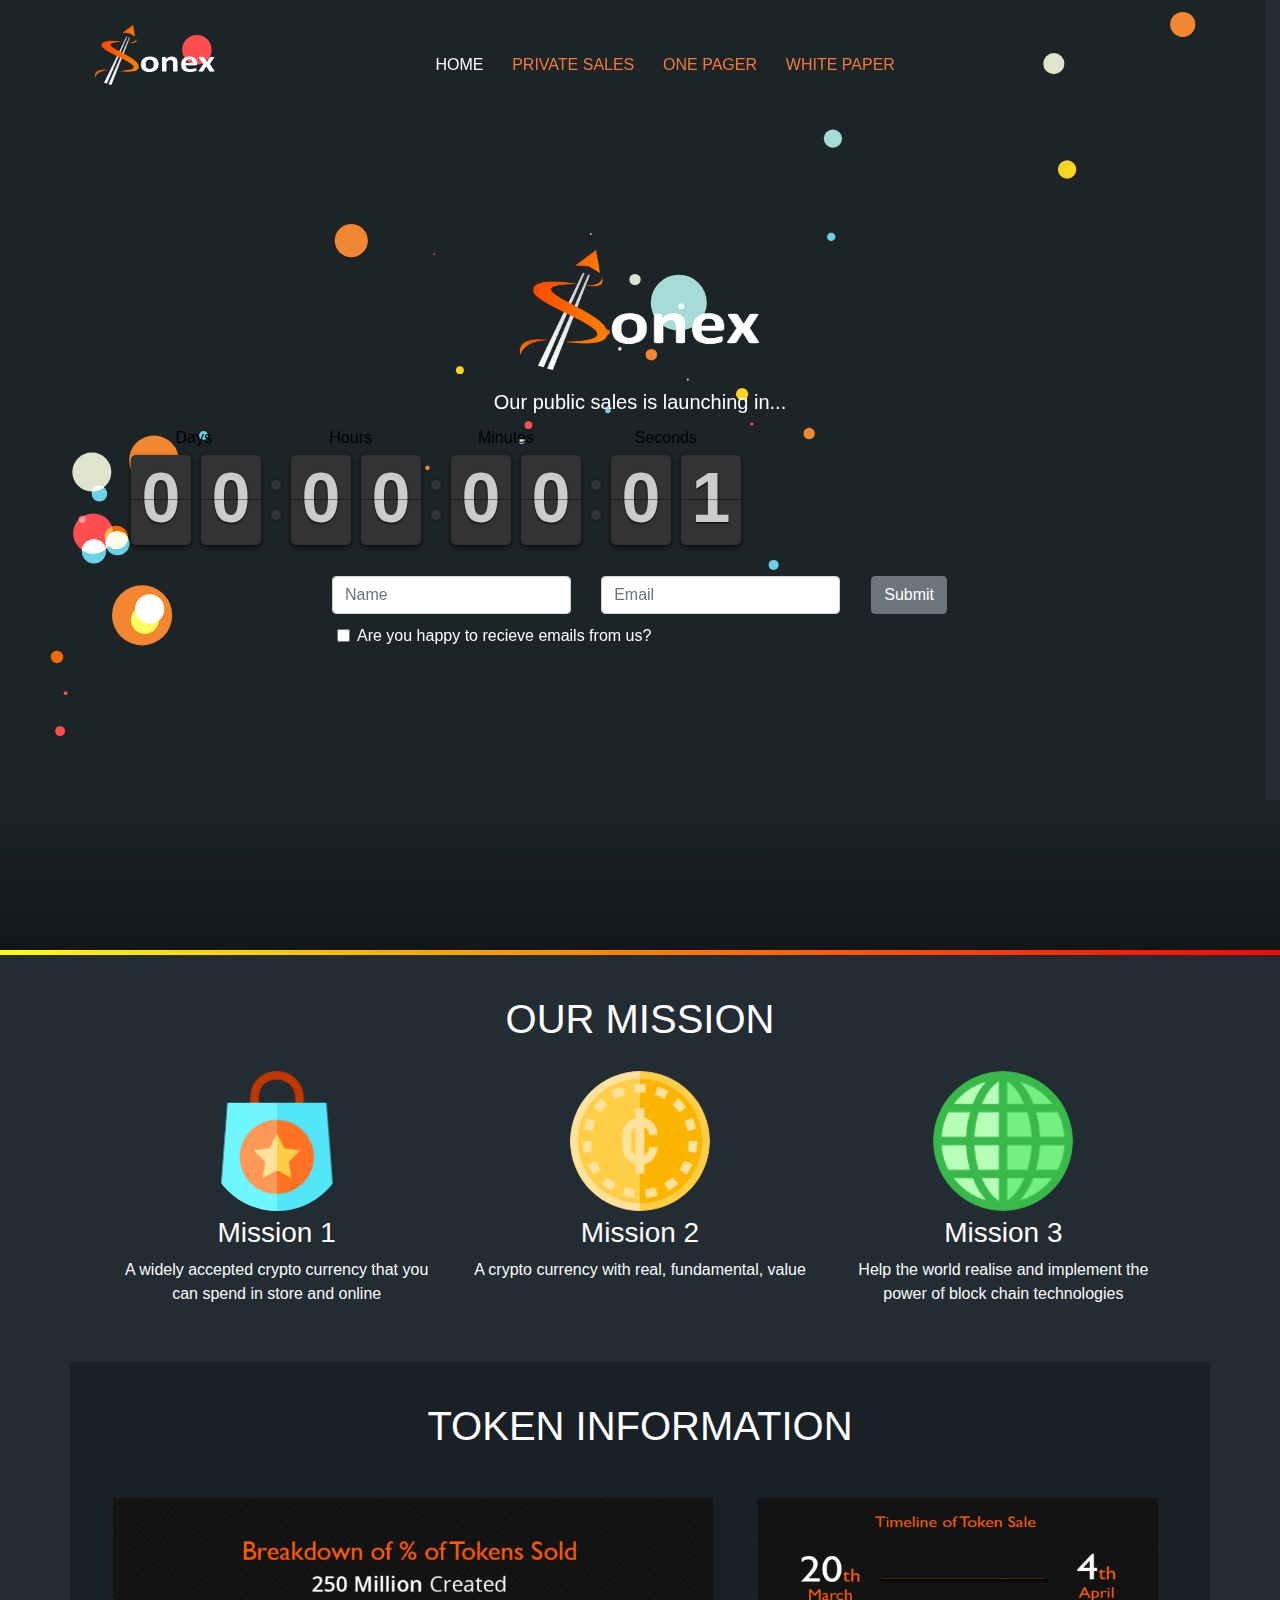
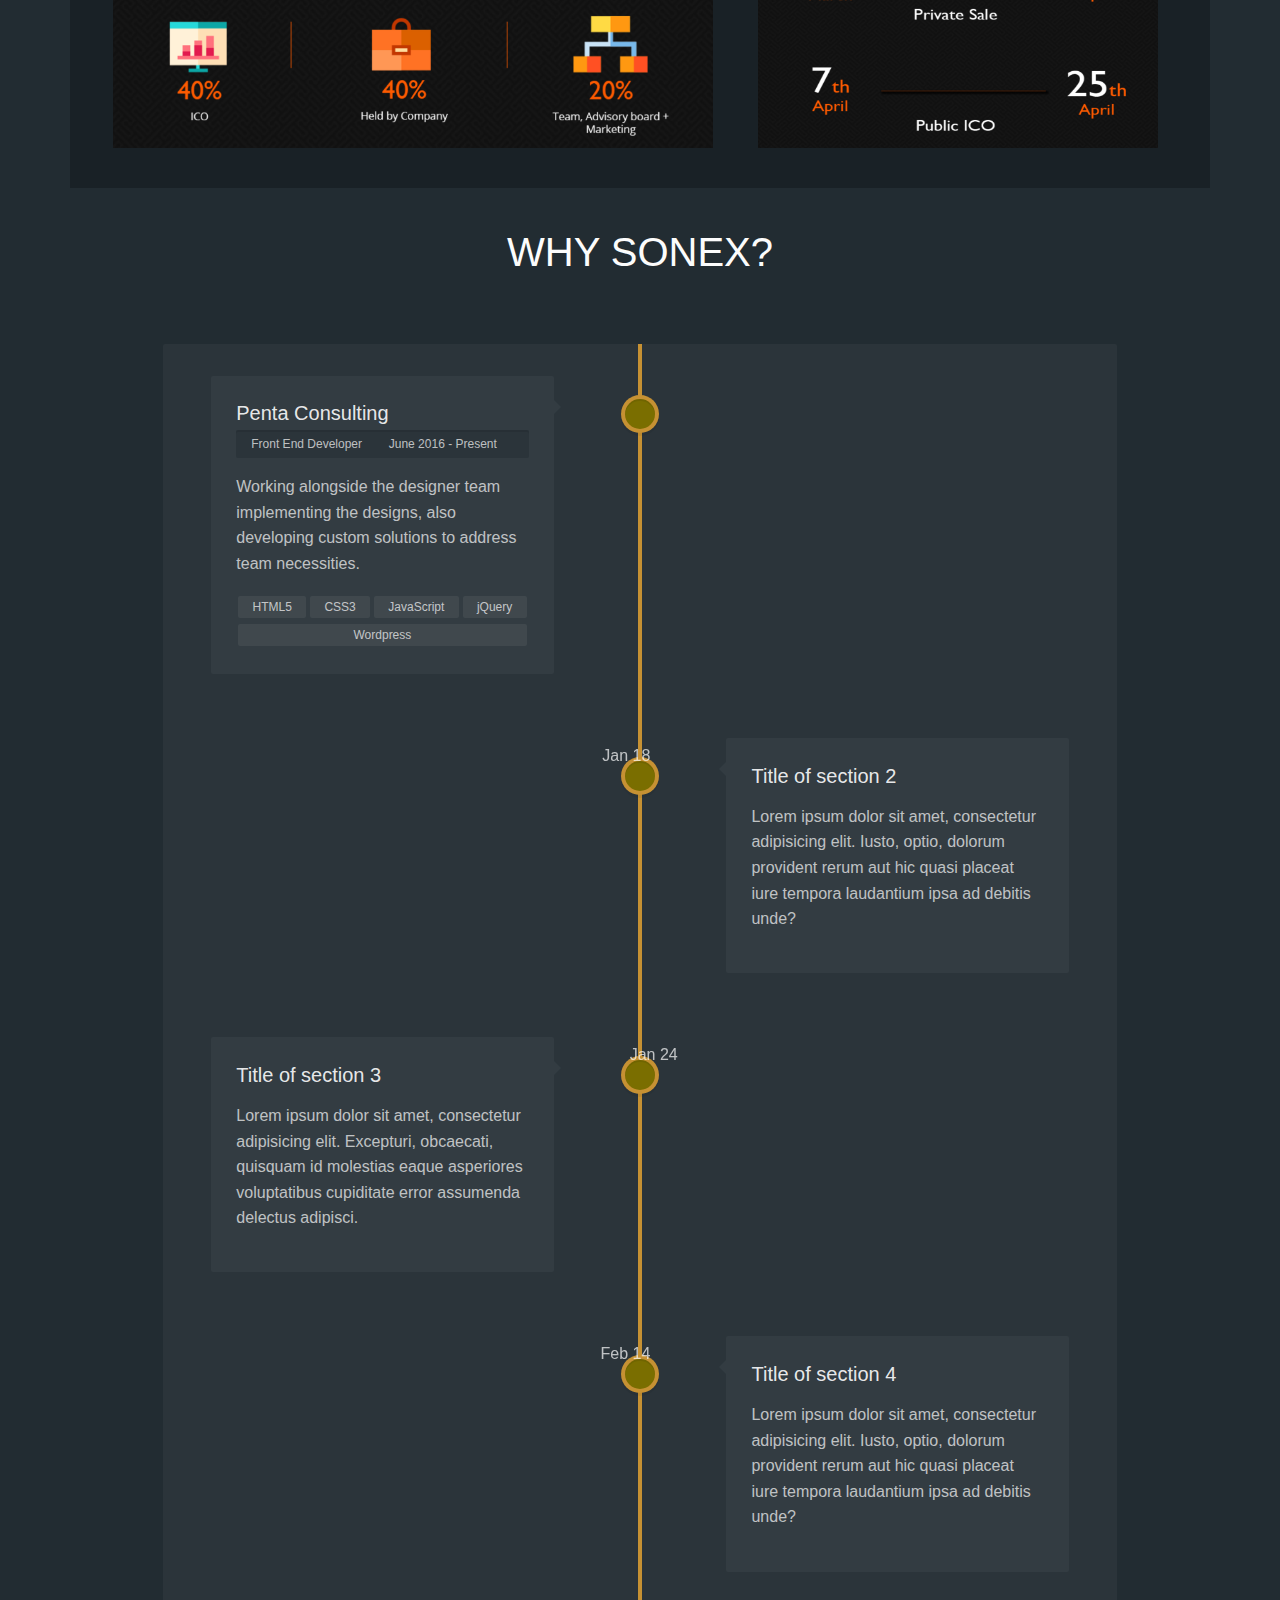
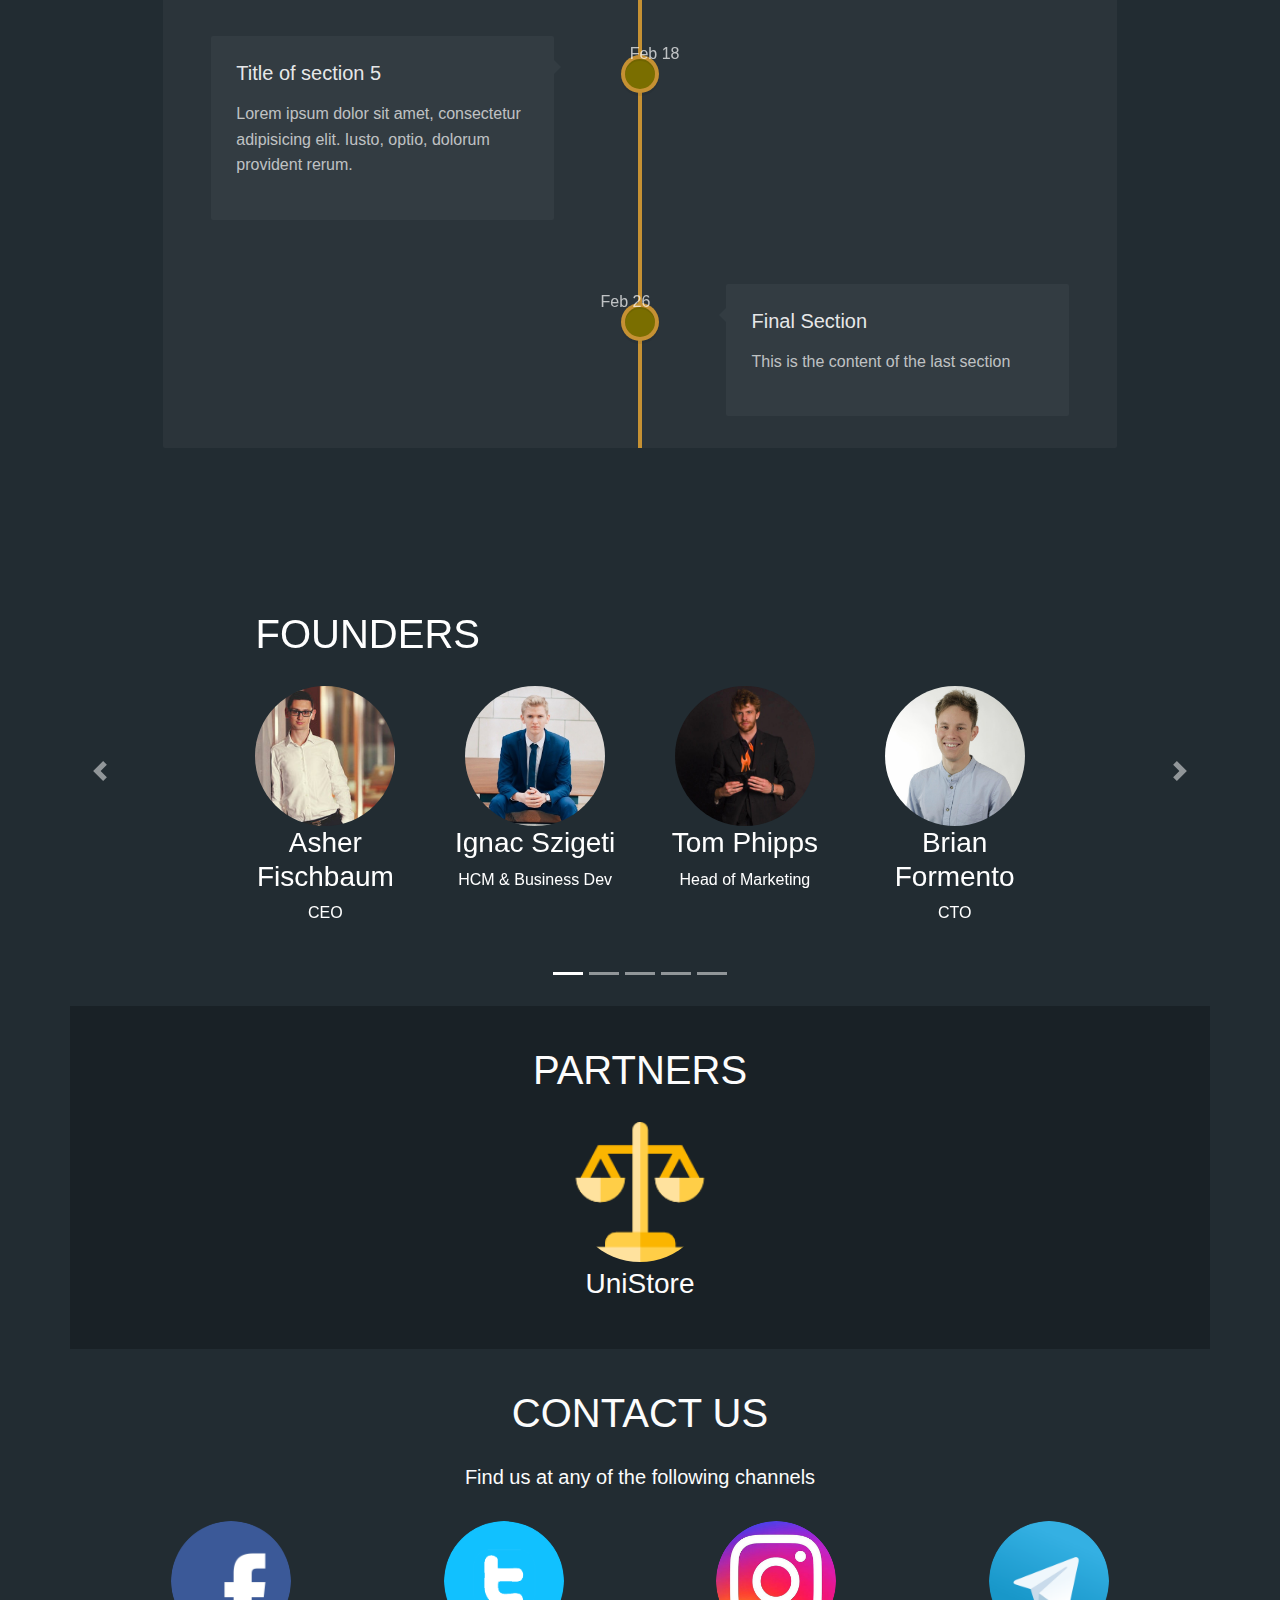
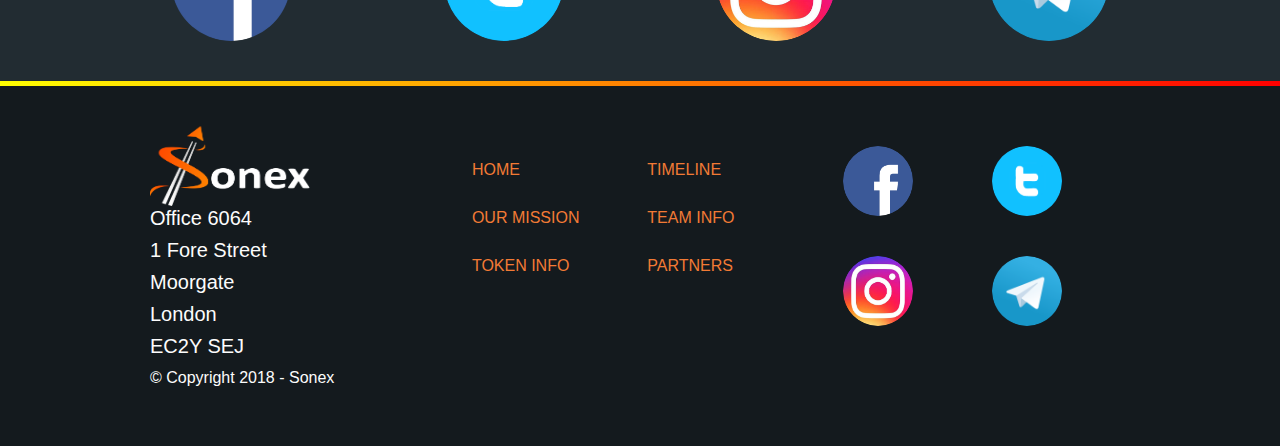
==== commit 793a8ba0: "Team photos update" ====
--- a/index.html
+++ b/index.html
@@ -304,7 +304,7 @@
 								<div class="col-md-3" align="center">
 									<img class="rounded-circle" src="img/tom.jpg" alt="Generic placeholder image" width="140" height="140">
 									<h3>Tom Phipps</h3>
-									<p>Marketing</p>
+									<p>Head of Marketing</p>
 								</div>
 								<div class="col-md-3" align="center">
 									<img class="rounded-circle" src="img/brian.jpg" alt="Generic placeholder image" width="140" height="140">
@@ -351,15 +351,15 @@
 							<h1>ADVISERS</h1>
 							<div class="row">
 								<div class="col-md-4" align="center">
-									<img class="rounded-circle" src="img/asher.jpg" alt="Generic placeholder image" width="140" height="140">
+									<img class="rounded-circle" src="img/fischbaum.jpg" alt="Generic placeholder image" width="140" height="140">
 									<h3>Alexander Fischbaum</h3>
 								</div>
 								<div class="col-md-4" align="center">
-									<img class="rounded-circle" src="img/ignac.jpg" alt="Generic placeholder image" width="140" height="140">
+									<img class="rounded-circle" src="img/alexandry.jpg" alt="Generic placeholder image" width="140" height="140">
 									<h3>Alexandry Augustine</h3>
 								</div>
 								<div class="col-md-4" align="center">
-									<img class="rounded-circle" src="img/tom.jpg" alt="Generic placeholder image" width="140" height="140">
+									<img class="rounded-circle" src="img/person.jpg" alt="Generic placeholder image" width="140" height="140">
 									<h3>Michael</h3>
 								</div>
 							</div>
@@ -375,17 +375,17 @@
 							<h1>TEAM MEMBERS</h1>
 							<div class="row">
 								<div class="col-md-4" align="center">
-									<img class="rounded-circle" src="img/asher.jpg" alt="Generic placeholder image" width="140" height="140">
+									<img class="rounded-circle" src="img/yacob.jpg" alt="Generic placeholder image" width="140" height="140">
 									<h3>Yacob Sidatan</h3>
 									<p>Marketing</p>
 								</div>
 								<div class="col-md-4" align="center">
-									<img class="rounded-circle" src="img/tom.jpg" alt="Generic placeholder image" width="140" height="140">
+									<img class="rounded-circle" src="img/josh.jpg" alt="Generic placeholder image" width="140" height="140">
 									<h3>Josh Adeniyi</h3>
 									<p>Graphic Designer</p>
 								</div>
 								<div class="col-md-4" align="center">
-									<img class="rounded-circle" src="img/pawel.jpg" alt="Generic placeholder image" width="140" height="140">
+									<img class="rounded-circle" src="img/arun.jpg" alt="Generic placeholder image" width="140" height="140">
 									<h3>Arun Aggarwal</h3>
 									<p>Marketing</p>
 								</div>
@@ -402,19 +402,19 @@
 							<h1>TEAM MEMBERS</h1>
 							<div class="row">
 								<div class="col-md-4" align="center">
-									<img class="rounded-circle" src="img/jon.jpg" alt="Generic placeholder image" width="140" height="140">
+									<img class="rounded-circle" src="img/person.jpg" alt="Generic placeholder image" width="140" height="140">
 									<h3>Hiren Patel</h3>
 									<p>Research Analyst</p>
 								</div>
 								<div class="col-md-4" align="center">
-									<img class="rounded-circle" src="img/ignac.jpg" alt="Generic placeholder image" width="140" height="140">
+									<img class="rounded-circle" src="img/alex.jpg" alt="Generic placeholder image" width="140" height="140">
 									<h3>Alexandra Sborschikova</h3>
 									<p>Investor Relations</p>
 								</div>
 								<div class="col-md-4" align="center">
 									<img class="rounded-circle" src="img/amy.jpg" alt="Generic placeholder image" width="140" height="140">
 									<h3>Amy Fearn</h3>
-									<p>Website</p>
+									<p>Website Developer</p>
 								</div>
 							</div>
 							<div class="product-device box-shadow d-none d-md-block"></div>
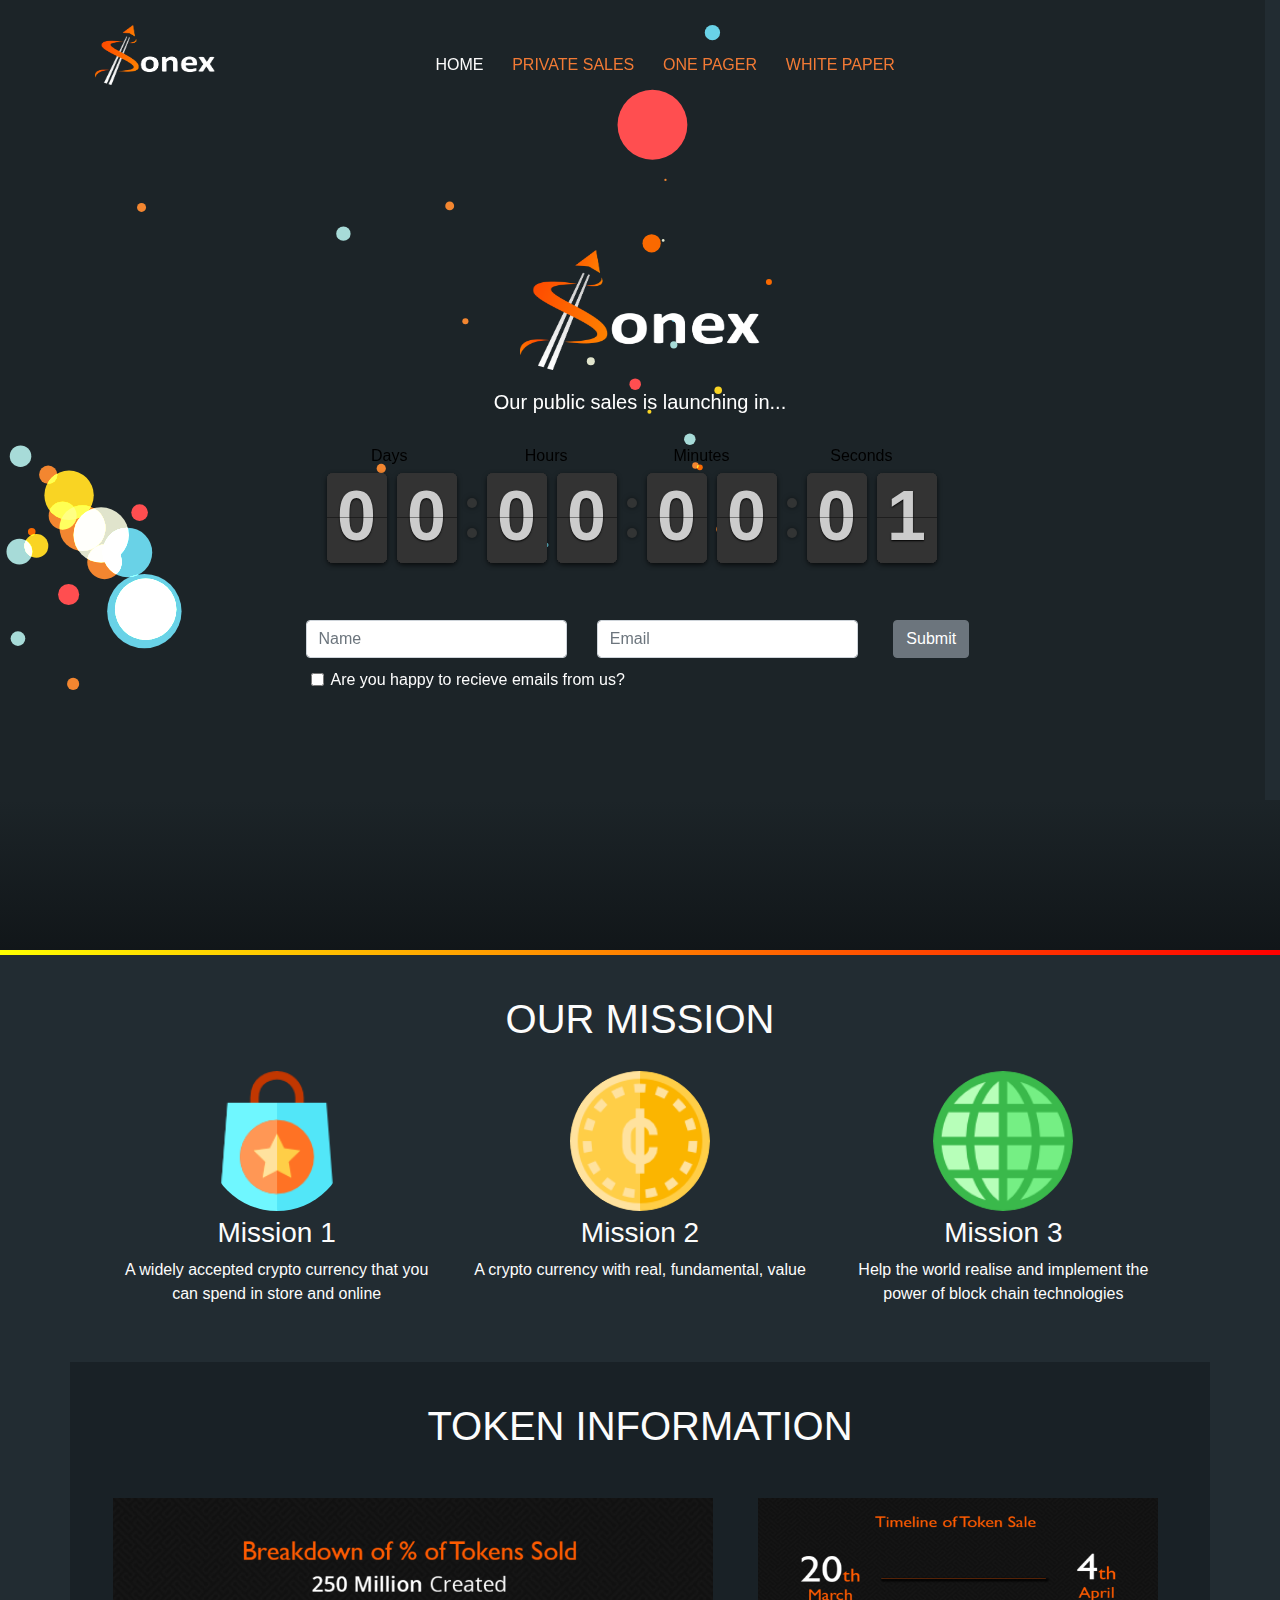
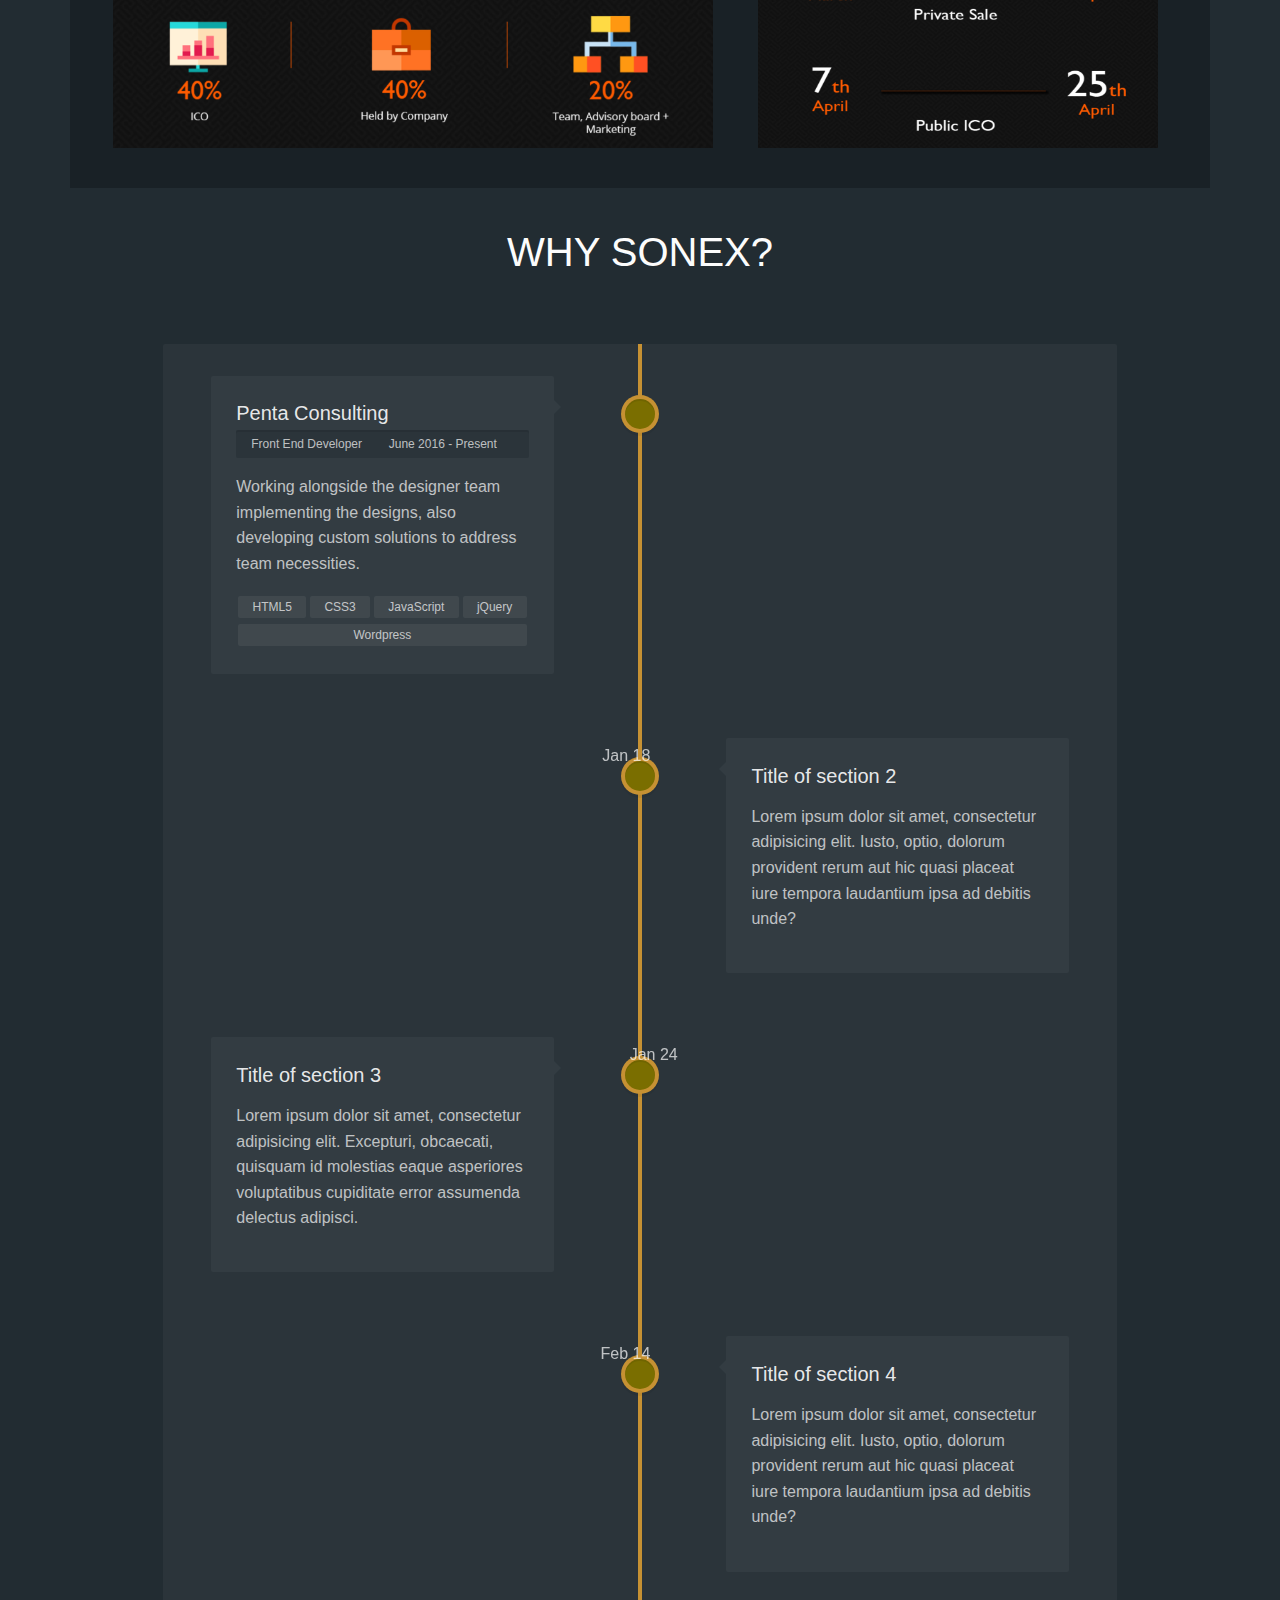
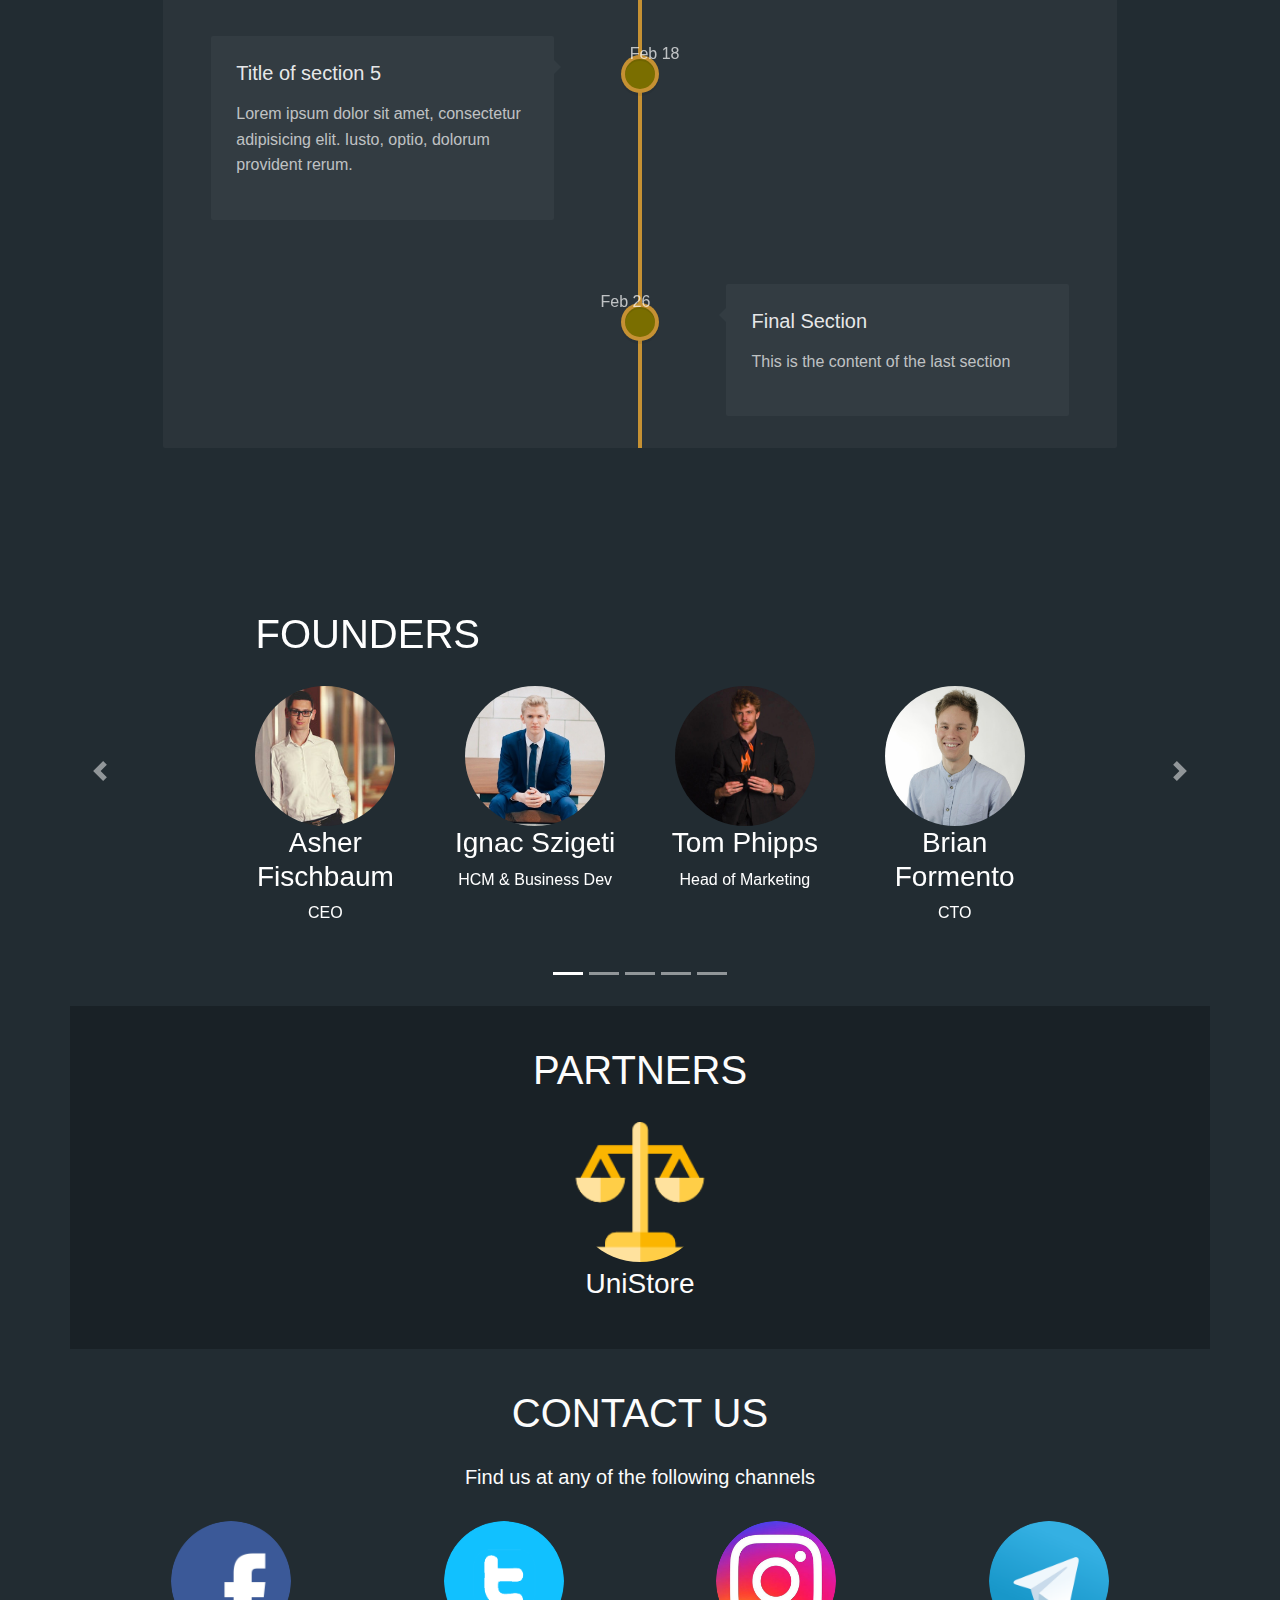
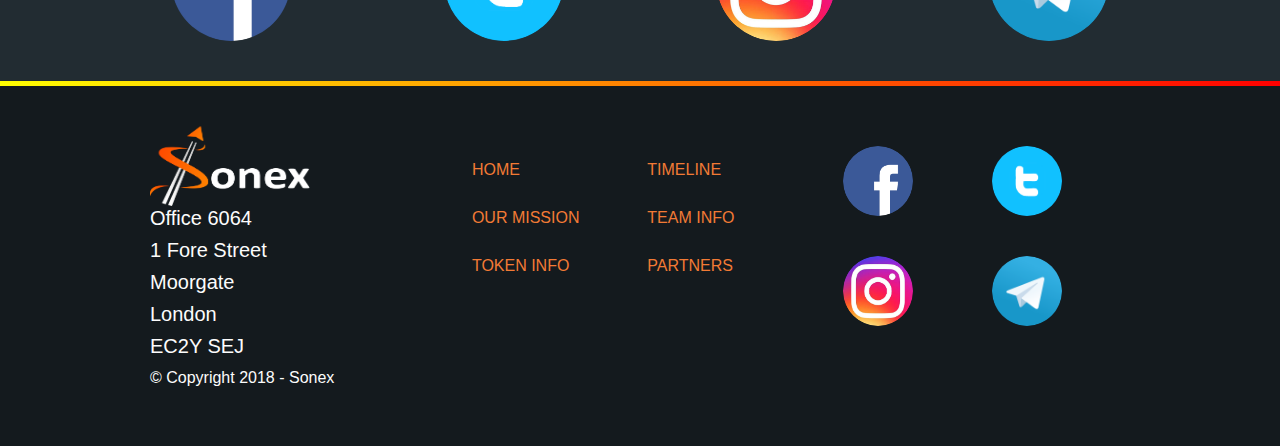
==== commit 468e6d38: "Front page layout - small alterations" ====
--- a/index.html
+++ b/index.html
@@ -48,10 +48,10 @@
 						</ul>
 					</nav>
 				</div>
-
-	<!-- MAIN PAGE -->
-
-			</div>
+			</div>
+
+			<!-- MAIN PAGE -->
+
 			<div class="container">
 				<main role="main" class="inner cover" id="frontpage">
 					<a><img src="img/Sonex_Transparent.png" alt="Sonex Logo" height="120" width="240"></a>
@@ -127,15 +127,9 @@
 					</form>
 			        </p>
 			    </main>
-		      	<!-- <div class="content revealOnScroll animated fadeIn" data-animation="fadeIn" data-timeout="100">
-	        	    <h1>SONEX</h1>
-					<h5>Grav is a modern open source flat-file CMS</h5>
-	        	</div> -->
-			</div>
+			</div>
+			<script src="particle.min.js"></script>
 		</div>
-
-		<script src="particle.min.js"></script>
-
 
 		<div id="gradient-bg"></div>
 		<div class="color-divider"></div>
--- a/css/navigation.css
+++ b/css/navigation.css
@@ -44,14 +44,13 @@
 
 #clock{
     margin: auto;
-    width: 70%;
+    width: 65%;
     padding: 10px;
-    display: contents;
 }
 
 #form{
     margin: auto;
-    width: 60%;
+    width: 65%;
     padding: 10px;
 }
 
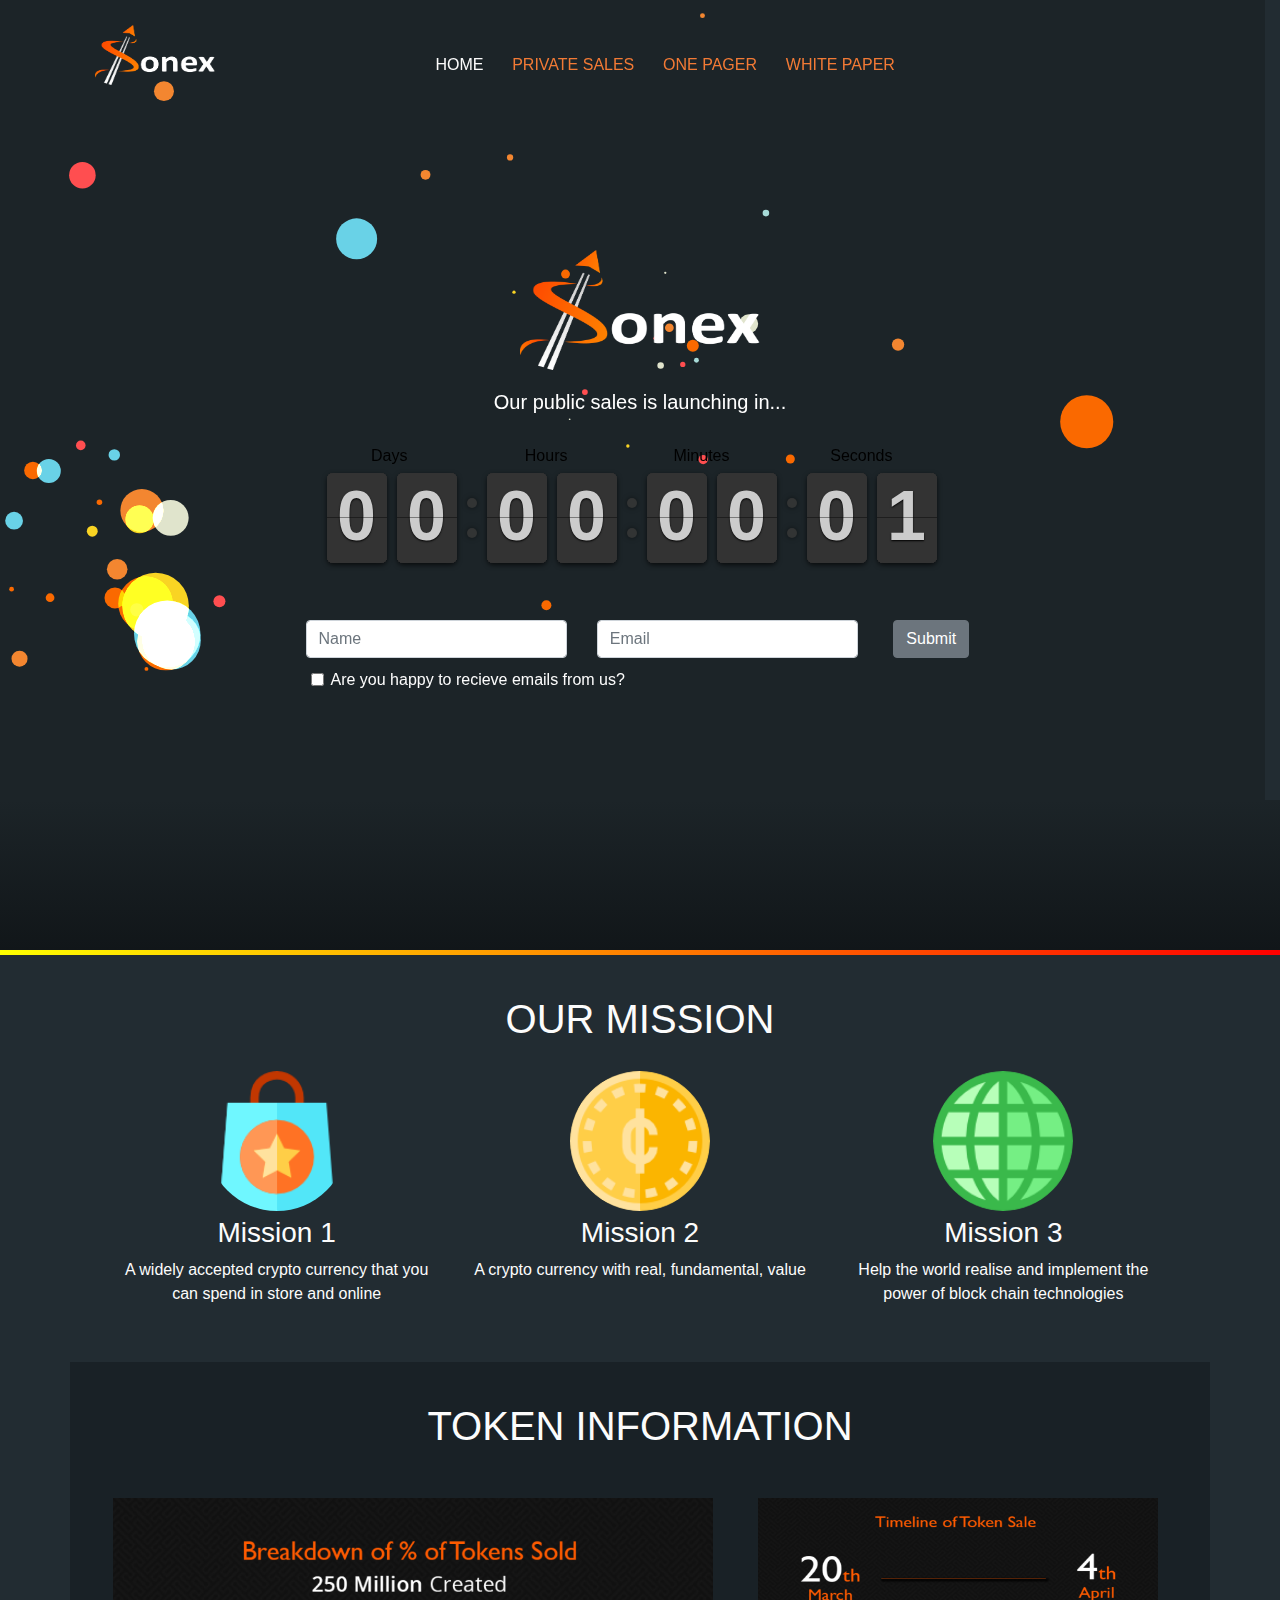
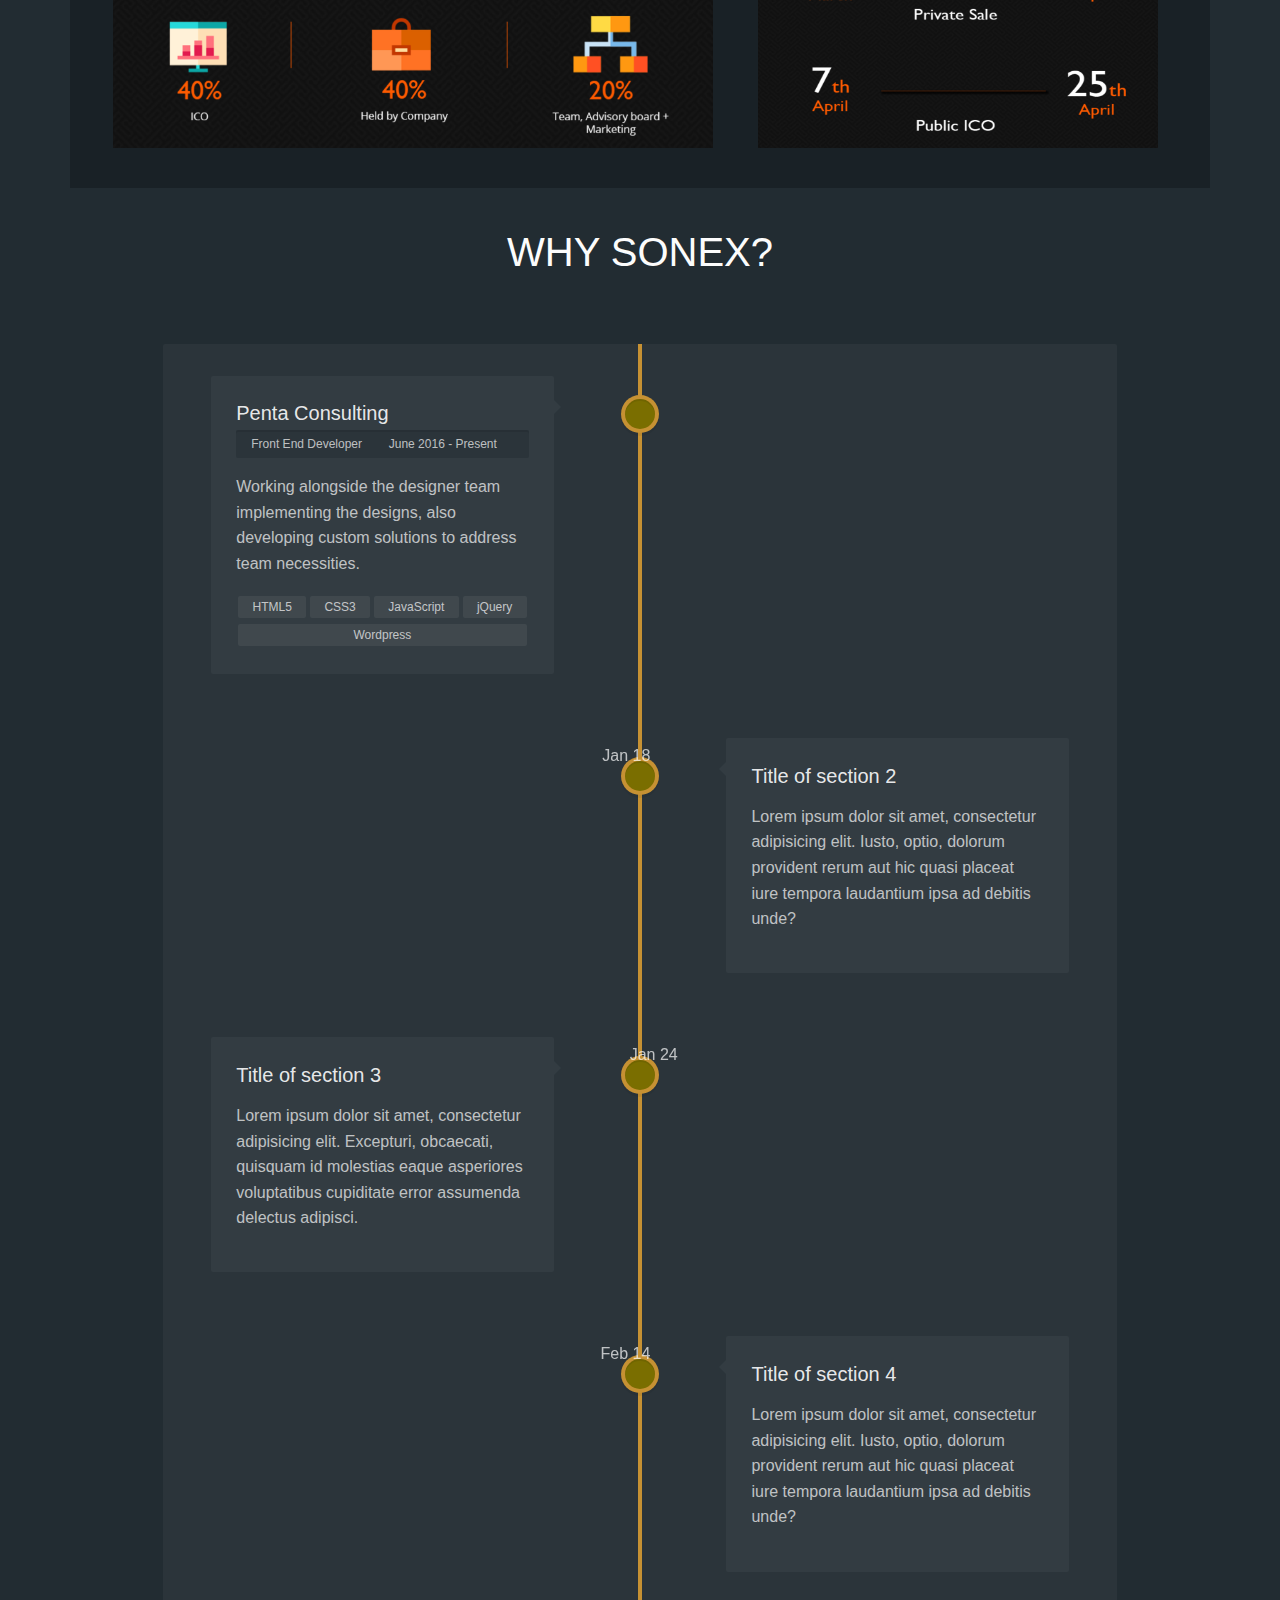
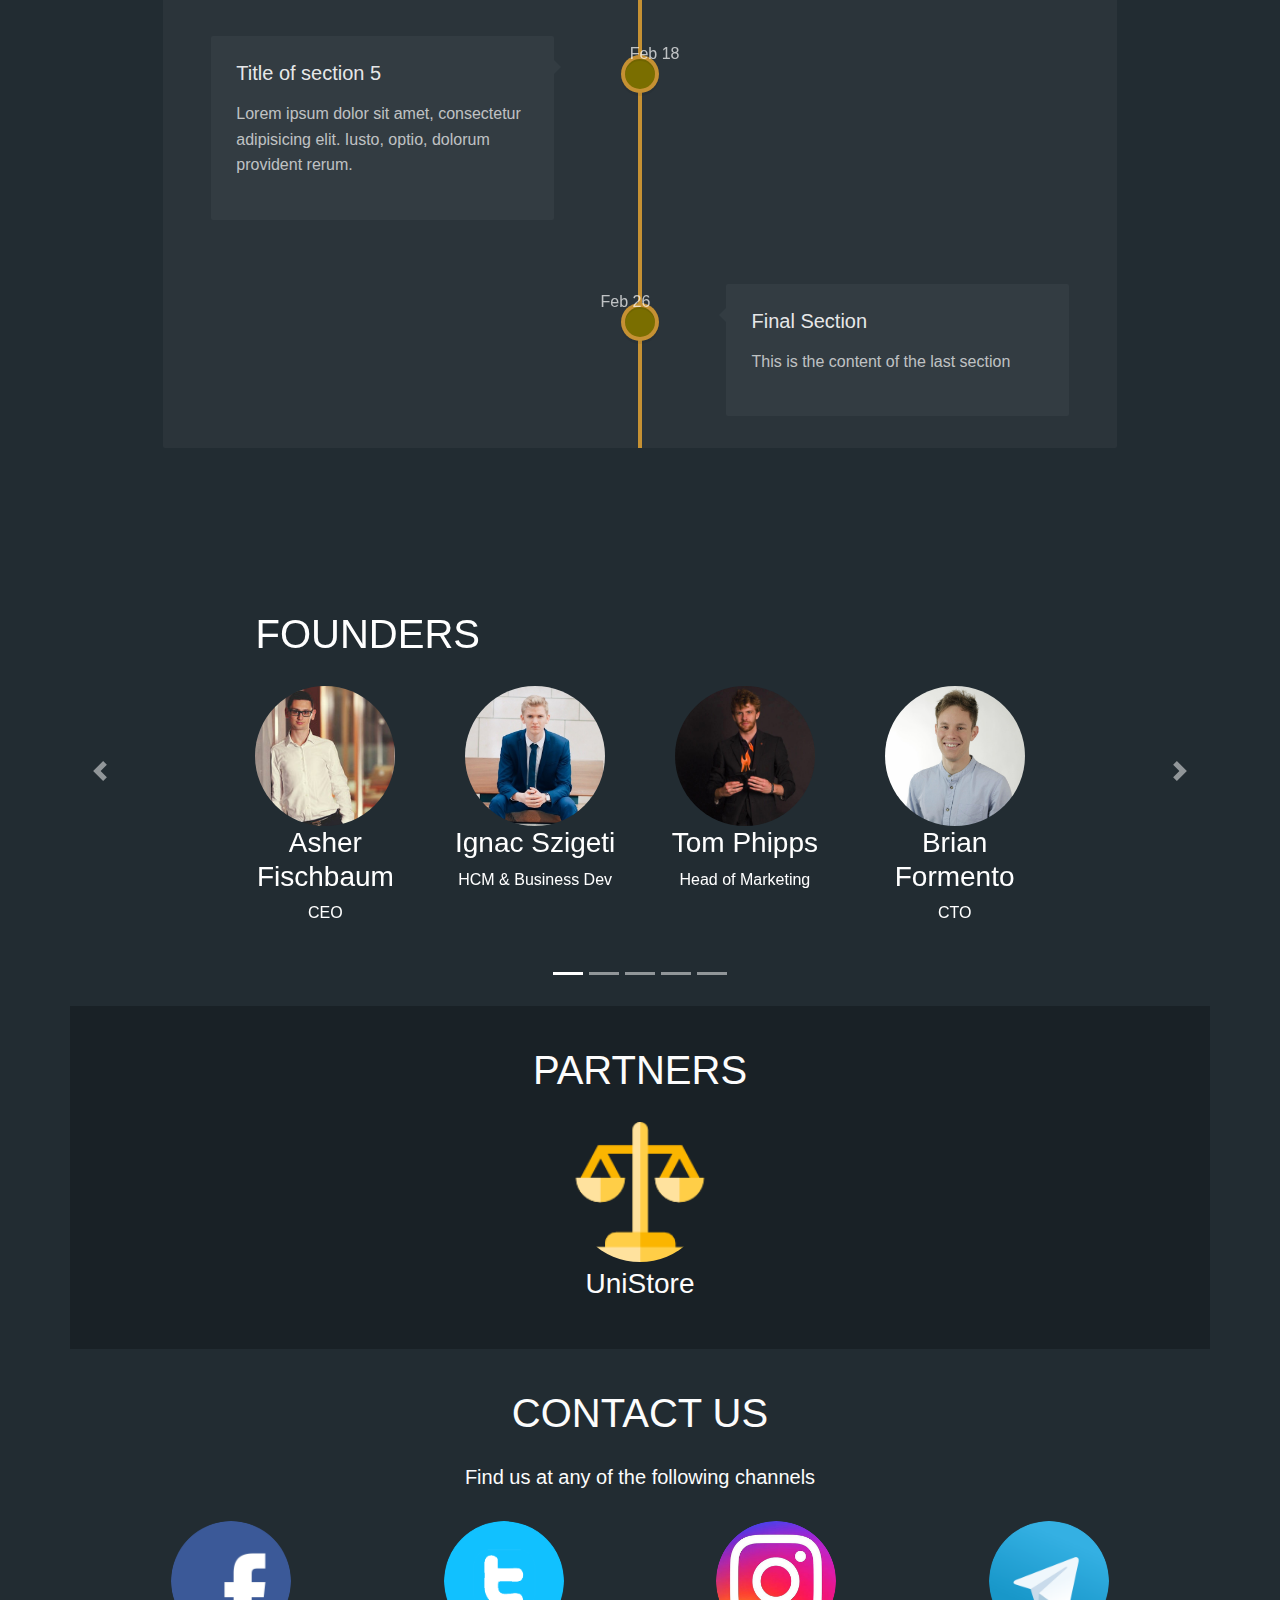
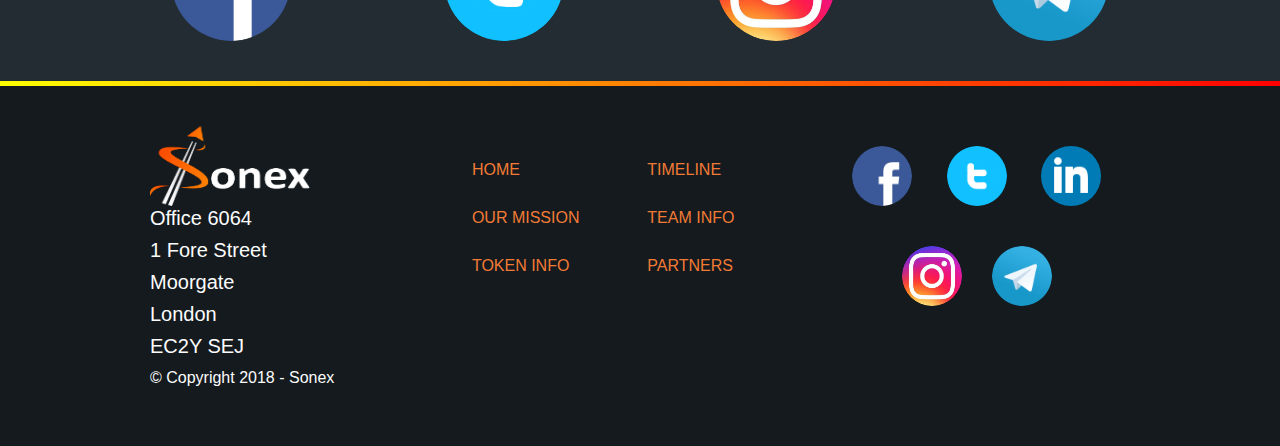
==== commit 346d8bd0: "Linkedin added" ====
--- a/index.html
+++ b/index.html
@@ -495,23 +495,27 @@
 				</div>
 				<div class="col-md-4">
 					<div class="row" style="padding: 20px">
-						<div class="col-md-6">
+						<div class="col-md-4" align="right">
 							<a href="https://www.facebook.com/Sonex.io/">
-								<img class="rounded-circle" src="img/facebook.png" alt="Facebook Logo" width="70" height="70"></a>
-						</div>
-						<div class="col-md-6">
+								<img class="rounded-circle" src="img/facebook.png" alt="Facebook Logo" width="60" height="60"></a>
+						</div>
+						<div class="col-md-4" align="center">
 							<a href="https://www.facebook.com/Sonex.io/">
-								<img class="rounded-circle" src="img/twitter.png" alt="Twitter Logo" width="70" height="70"></a>
+								<img class="rounded-circle" src="img/twitter.png" alt="Twitter Logo" width="60" height="60"></a>
+						</div>
+						<div class="col-md-4" align="left">
+							<a href="https://www.linkedin.com/company/sonex-io/">
+								<img class="rounded-circle" src="img/linkedin.png" alt="LinkedIn Logo" width="60" height="60"></a>
 						</div>
 					</div>
 					<div class="row" style="padding: 20px">
-						<div class="col-md-6">
+						<div class="col-md-6" align="right">
 							<a href="https://www.facebook.com/Sonex.io/">
-								<img class="rounded-circle" src="img/instagram.png" alt="Instagram Logo" width="70" height="70"></a>
-						</div>
-						<div class="col-md-6">
+								<img class="rounded-circle" src="img/instagram.png" alt="Instagram Logo" width="60" height="60"></a>
+						</div>
+						<div class="col-md-6" align="left">
 							<a href="https://t.me/sonexcoin/">
-								<img class="rounded-circle" src="img/telegram.png" alt="Telegram Logo" width="70" height="70"></a>
+								<img class="rounded-circle" src="img/telegram.png" alt="Telegram Logo" width="60" height="60"></a>
 						</div>
 					</div>
 				</div>
